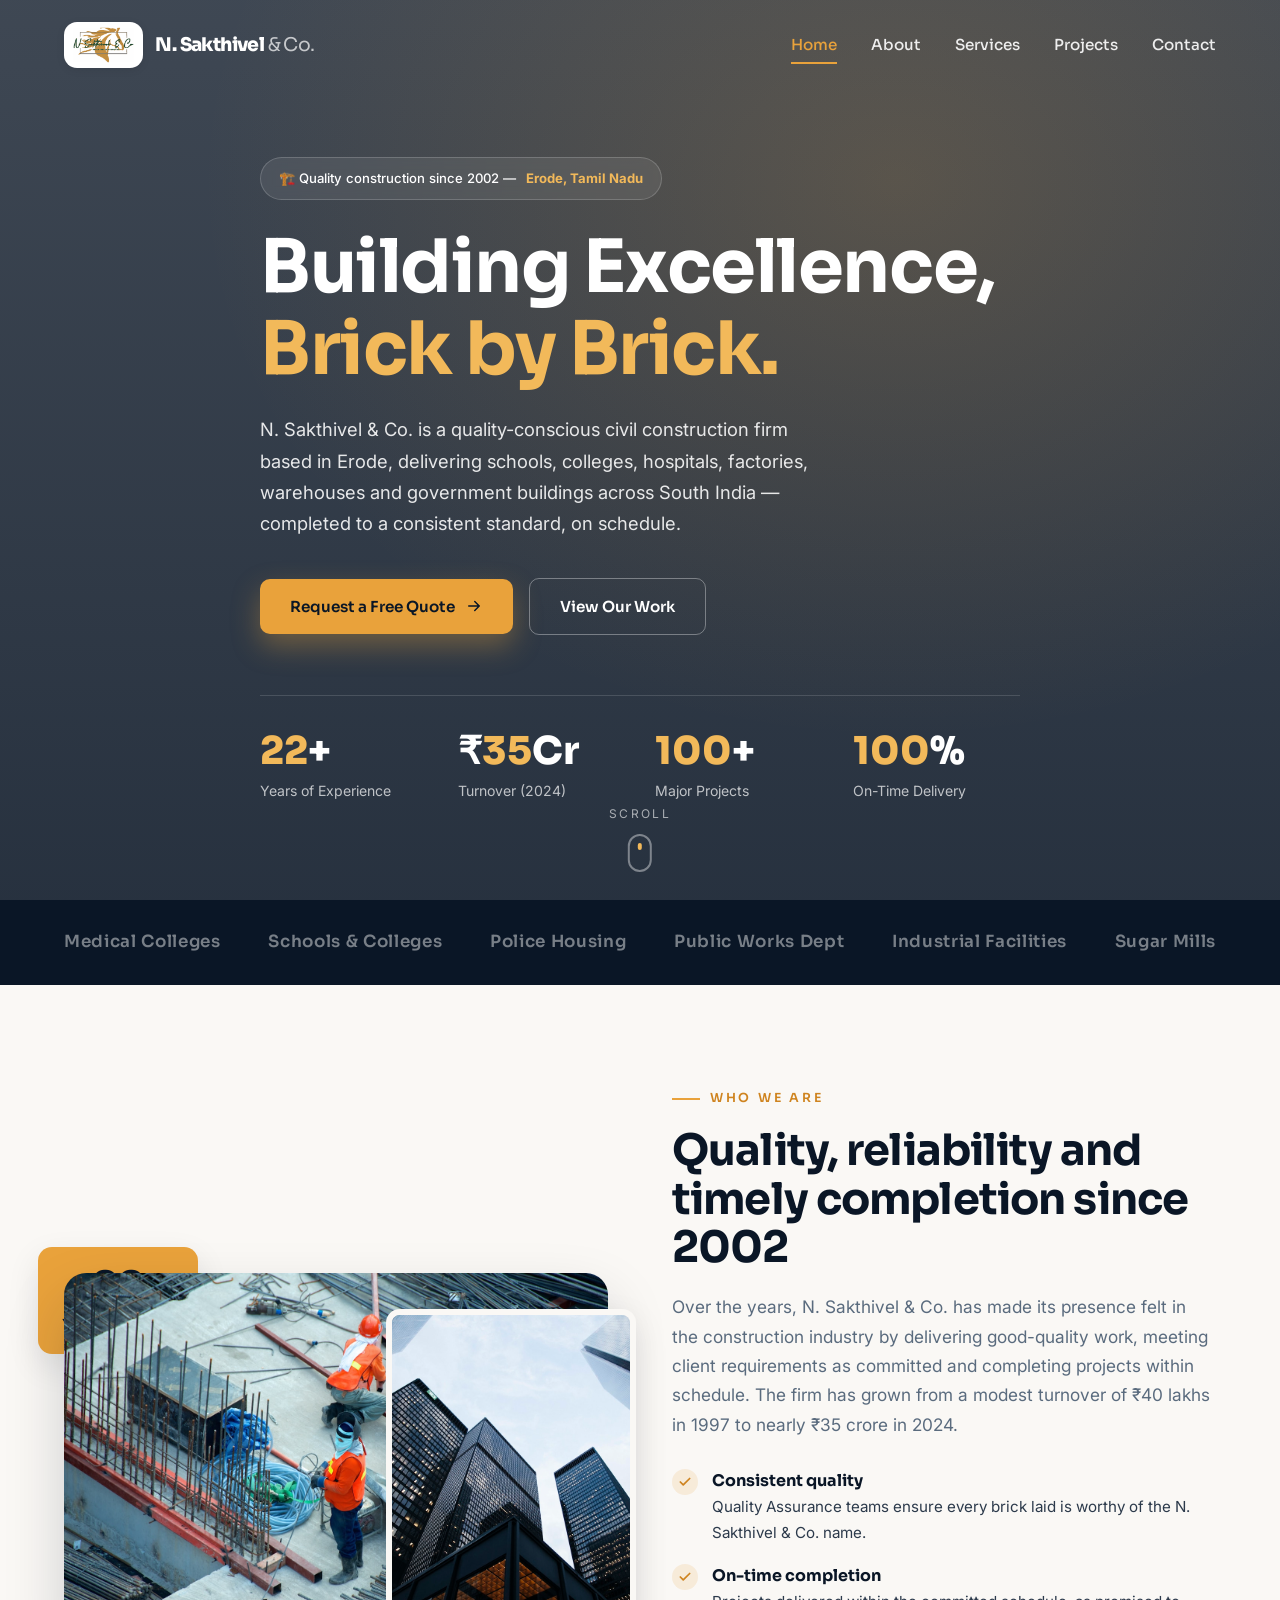
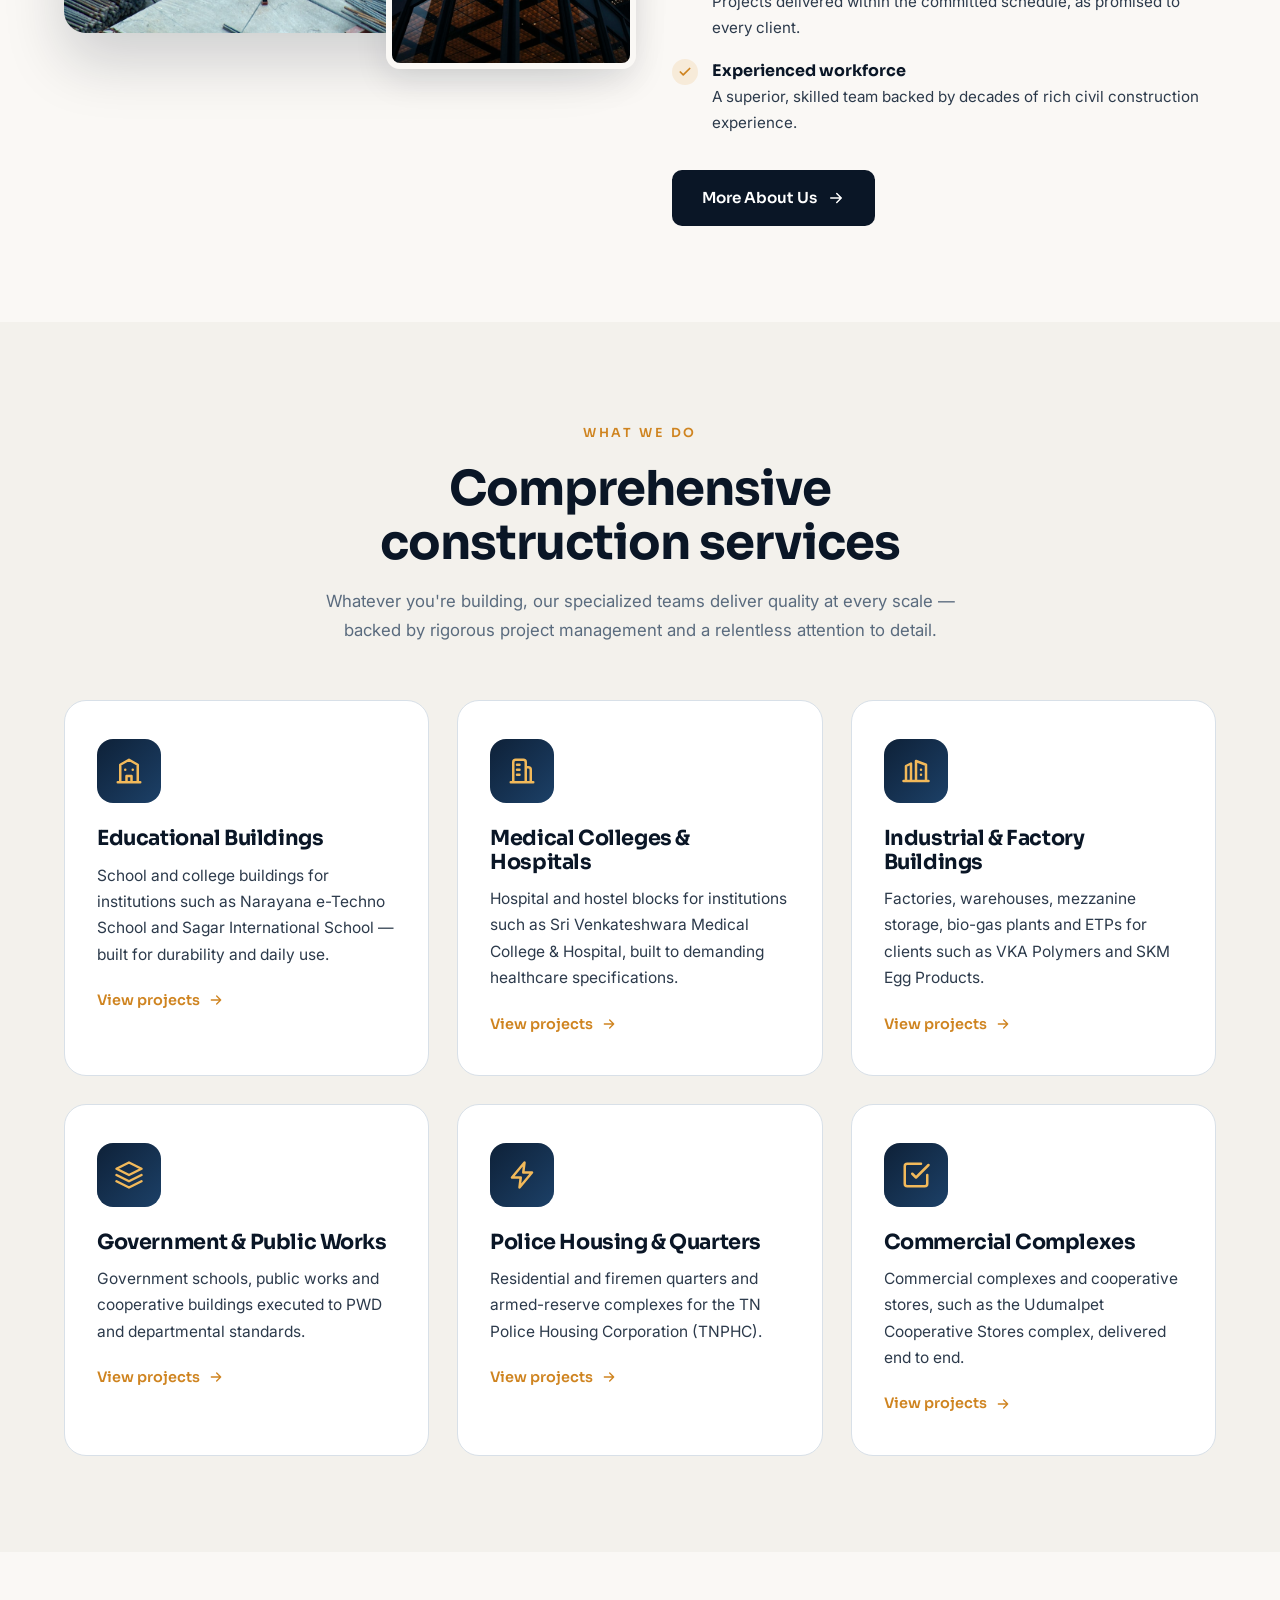
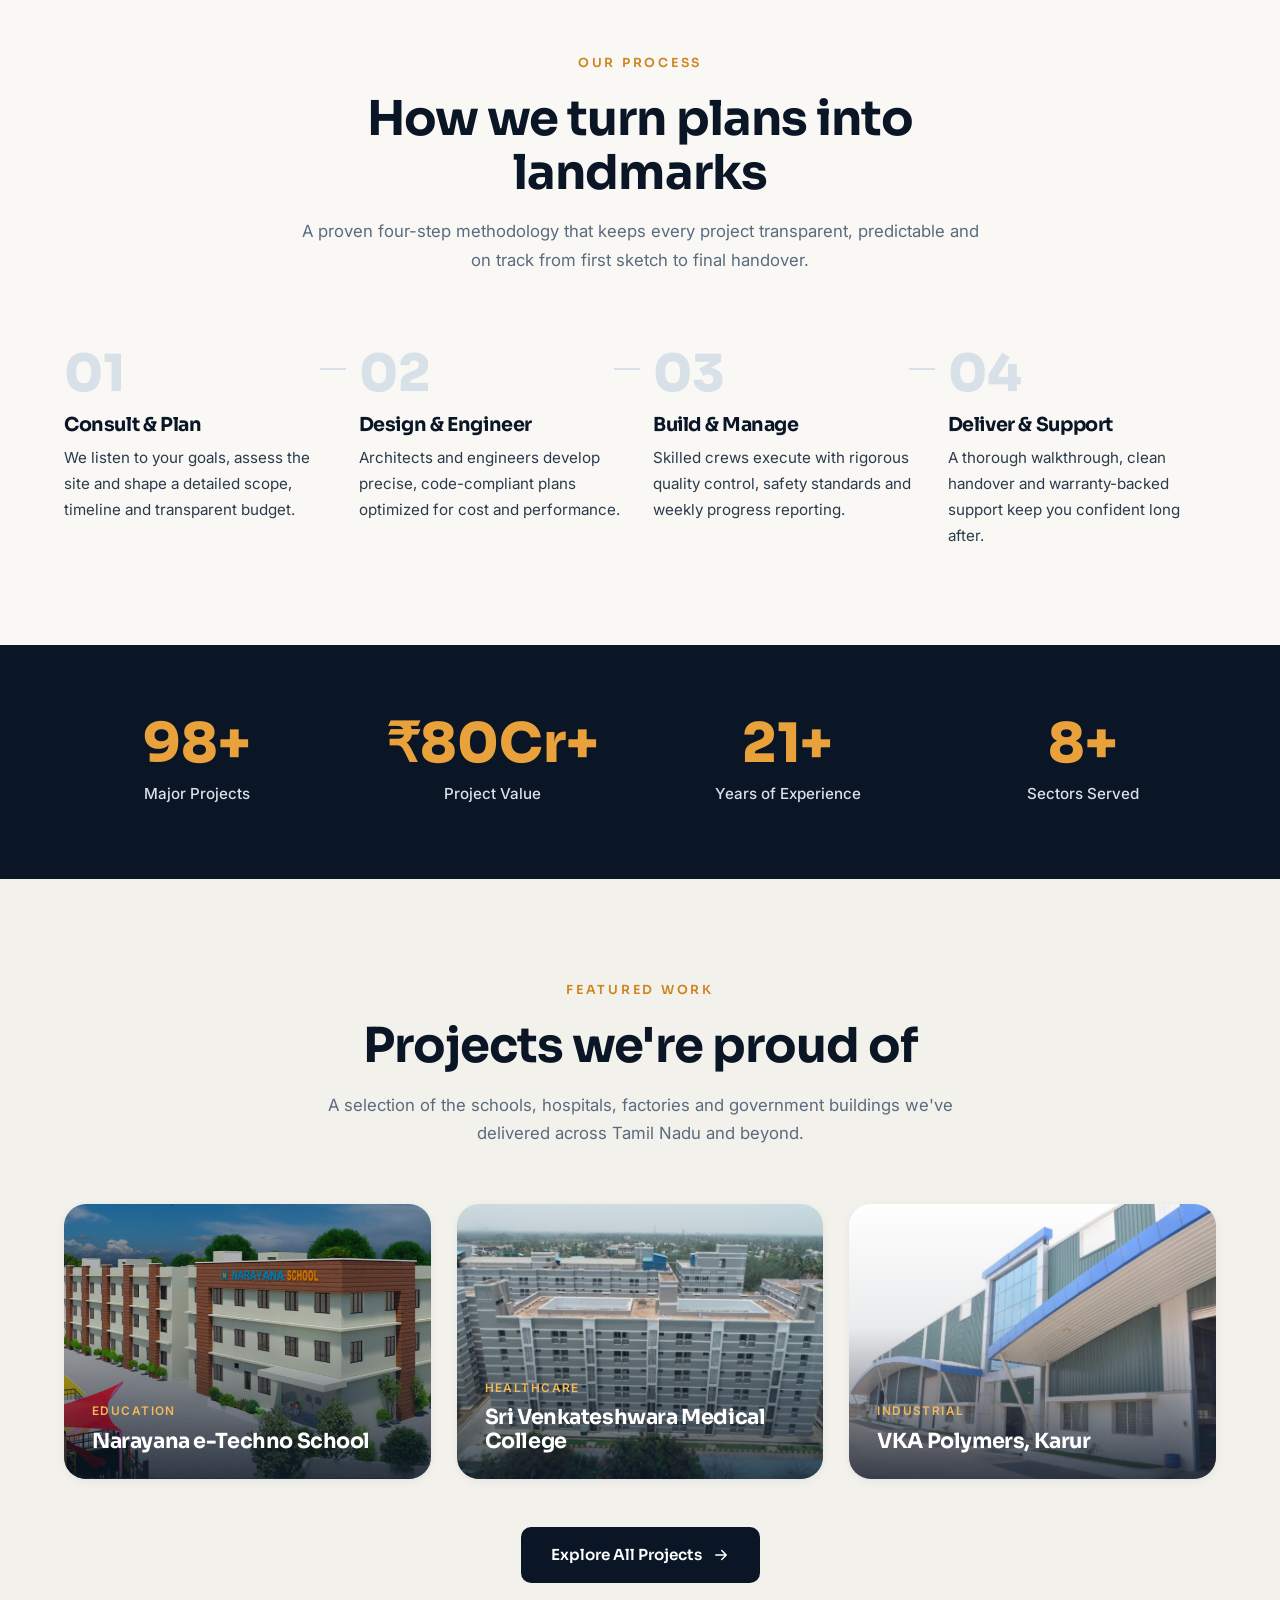
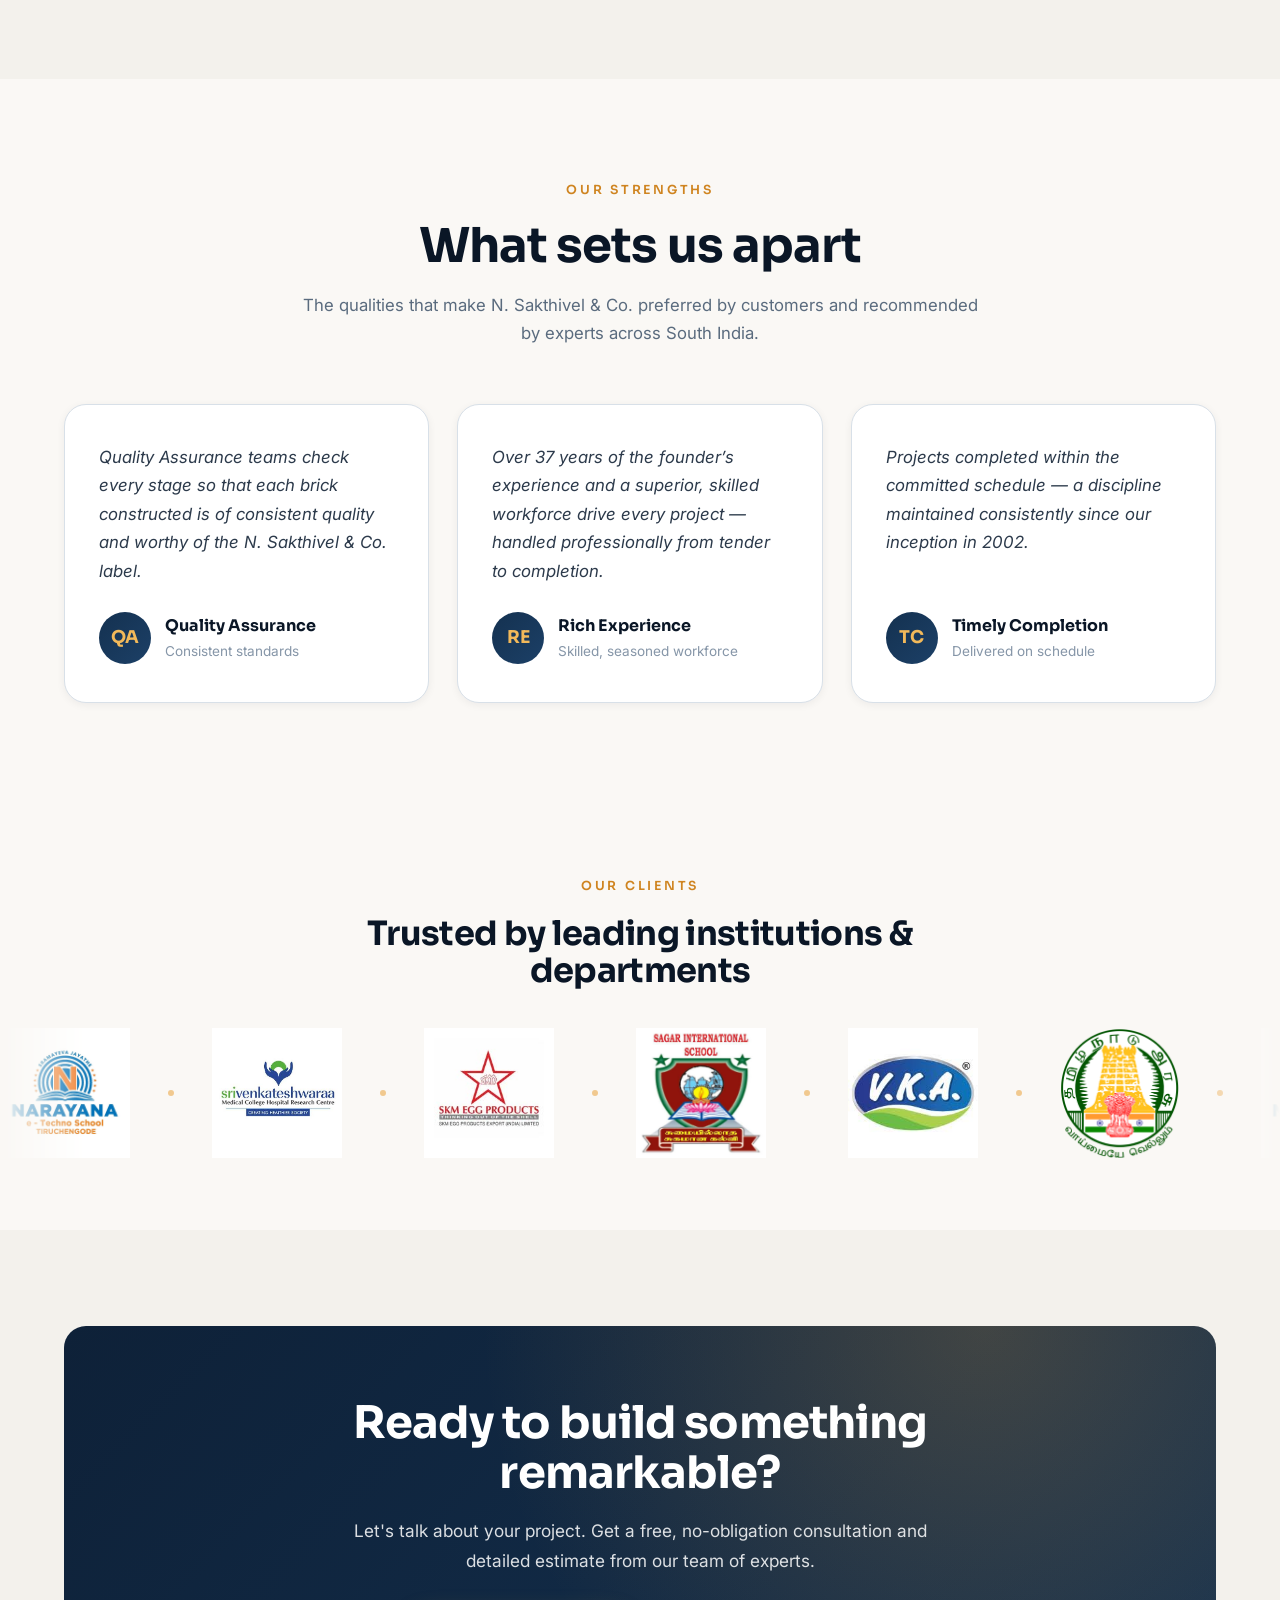
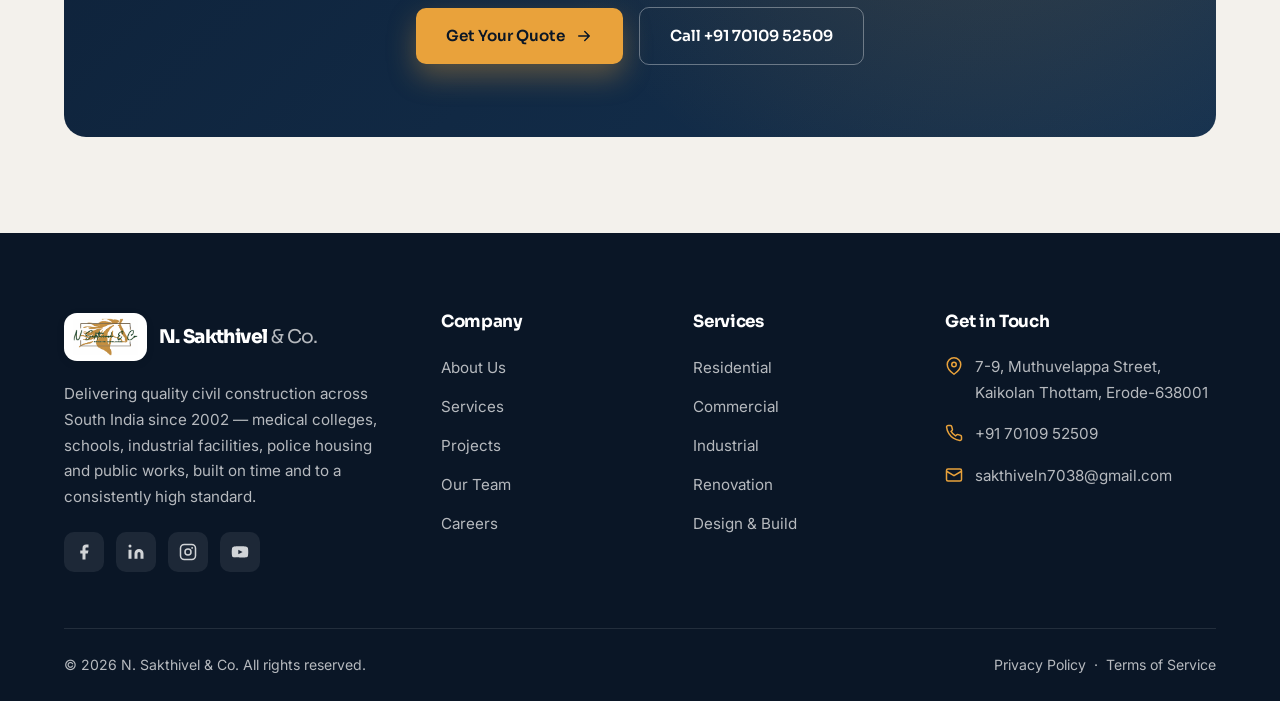
==== index.html @ d34180ec "Refine About images, logo chip, and client marquee - Swap About section to real construction/archite" ====
<!doctype html>
<html lang="en">

<head>
  <meta charset="UTF-8" />
  <meta name="viewport" content="width=device-width, initial-scale=1.0" />
  <title>N. Sakthivel &amp; Co. — Quality Civil Construction Since 2002</title>
  <meta name="description"
    content="N. Sakthivel & Co. is a quality-conscious civil construction firm in Erode, Tamil Nadu, delivering schools, colleges, hospitals, industrial and government projects across South India since 2002." />
  <link rel="preconnect" href="https://fonts.googleapis.com" />
  <link rel="preconnect" href="https://fonts.gstatic.com" crossorigin />
  <link
    href="https://fonts.googleapis.com/css2?family=Sora:wght@400;500;600;700;800&family=Inter:wght@400;500;600&display=swap"
    rel="stylesheet" />
  <link rel="stylesheet" href="css/style.css?v=12" />
  <link rel="icon" type="image/png" href="images/favicon.png" />
  <link rel="canonical" href="https://www.your-domain.com/" />
  <meta property="og:type" content="website" />
  <meta property="og:site_name" content="N. Sakthivel &amp; Co." />
  <meta property="og:title" content="N. Sakthivel &amp; Co. — Quality Civil Construction Since 2002" />
  <meta property="og:description"
    content="N. Sakthivel & Co. is a quality-conscious civil construction firm in Erode, Tamil Nadu, delivering schools, colleges, hospitals, industrial and government projects across South India since 2002." />
  <meta property="og:url" content="https://www.your-domain.com/" />
  <meta property="og:image" content="https://www.your-domain.com/images/logo.png" />
  <meta name="twitter:card" content="summary" />
  <meta name="twitter:title" content="N. Sakthivel &amp; Co. — Quality Civil Construction Since 2002" />
  <meta name="twitter:description"
    content="N. Sakthivel & Co. is a quality-conscious civil construction firm in Erode, Tamil Nadu, delivering schools, colleges, hospitals, industrial and government projects across South India since 2002." />
  <meta name="twitter:image" content="https://www.your-domain.com/images/logo.png" />
  <meta name="theme-color" content="#0a1626" />
  <script type="application/ld+json">
      {
        "@context": "https://schema.org",
        "@type": "GeneralContractor",
        "name": "N. Sakthivel & Co.",
        "alternateName": ["N Sakthivel and Co", "N. Sakthivel and Company", "N Sakthivel & Co"],
        "description": "Quality-conscious civil construction firm in Erode, Tamil Nadu, delivering schools, colleges, medical colleges, hospitals, industrial, government and commercial buildings across South India since 2002.",
        "url": "https://www.your-domain.com/",
        "logo": "https://www.your-domain.com/images/logo.png",
        "image": "https://www.your-domain.com/images/logo.png",
        "telephone": "+91-70109-52509",
        "email": "sakthiveln7038@gmail.com",
        "foundingDate": "2002",
        "priceRange": "₹₹",
        "address": {
          "@type": "PostalAddress",
          "streetAddress": "7-9, Muthuvelappa Street, Kaikolan Thottam",
          "addressLocality": "Erode",
          "addressRegion": "Tamil Nadu",
          "postalCode": "638001",
          "addressCountry": "IN"
        },
        "geo": {
          "@type": "GeoCoordinates",
          "latitude": 11.341,
          "longitude": 77.717
        },
        "areaServed": {
          "@type": "State",
          "name": "Tamil Nadu"
        },
        "contactPoint": [
          {
            "@type": "ContactPoint",
            "telephone": "+91-70109-52509",
            "contactType": "sales",
            "areaServed": "IN"
          },
          {
            "@type": "ContactPoint",
            "telephone": "+91-99655-27112",
            "contactType": "customer service",
            "areaServed": "IN"
          }
        ]
      }
    </script>
</head>

<body>
  <!-- ============ HEADER ============ -->
  <header class="header">
    <div class="container nav">
      <a href="index.html" class="brand">
        <img src="images/logo.png?v=3" class="brand__logo" alt="N. Sakthivel &amp; Co. — Building Contractor" />
        <span class="brand__name">N. Sakthivel <span>&amp; Co.</span></span>
      </a>
      <nav class="nav__links">
        <a href="index.html" class="active">Home</a>
        <a href="about.html">About</a>
        <a href="services.html">Services</a>
        <a href="projects.html">Projects</a>
        <a href="contact.html">Contact</a>
      </nav>

    </div>
  </header>

  <!-- ============ HERO ============ -->
  <section class="hero">
    <div class="container hero__inner">
      <span class="hero__badge">🏗️ Quality construction since 2002 — <b>Erode, Tamil Nadu</b></span>
      <h1>Building Excellence,<br /><span class="accent">Brick by Brick.</span></h1>
      <p>
        N. Sakthivel & Co. is a quality-conscious civil construction firm based in Erode, delivering schools, colleges,
        hospitals, factories, warehouses and government buildings across South India — completed to a
        consistent standard, on schedule.
      </p>
      <div class="hero__actions">
        <a href="contact.html" class="btn btn--primary">Request a Free Quote
          <svg viewBox="0 0 24 24" fill="none">
            <path d="M5 12h14M13 6l6 6-6 6" stroke="currentColor" stroke-width="2" stroke-linecap="round"
              stroke-linejoin="round" />
          </svg>
        </a>
        <a href="projects.html" class="btn btn--ghost">View Our Work</a>
      </div>
      <div class="hero__stats">
        <div class="hero__stat">
          <div class="num"><span data-count="22" data-suffix="">22</span>+</div>
          <div class="label">Years of Experience</div>
        </div>
        <div class="hero__stat">
          <div class="num">₹<span data-count="35" data-suffix="">35</span>Cr</div>
          <div class="label">Turnover (2024)</div>
        </div>
        <div class="hero__stat">
          <div class="num"><span data-count="100" data-suffix="">100</span>+</div>
          <div class="label">Major Projects</div>
        </div>
        <div class="hero__stat">
          <div class="num"><span data-count="100" data-suffix="">100</span>%</div>
          <div class="label">On-Time Delivery</div>
        </div>
      </div>
    </div>
    <div class="scroll-hint"><span>Scroll</span><span class="mouse"></span></div>
  </section>

  <!-- ============ TRUST BAR ============ -->
  <div class="trustbar">
    <div class="container trustbar__inner">
      <span>Medical Colleges</span>
      <span>Schools &amp; Colleges</span>
      <span>Police Housing</span>
      <span>Public Works Dept</span>
      <span>Industrial Facilities</span>
      <span>Sugar Mills</span>
    </div>
  </div>

  <!-- ============ ABOUT ============ -->
  <section class="section bg-paper">
    <div class="container split">
      <div class="split__media reveal">
        <div class="experience-badge">
          <div class="y">22</div>
          <div class="t">Years Strong</div>
        </div>
        <div class="split__frame">
          <img src="images/about-construction.jpg"
            alt="Construction site work in progress" />
        </div>
        <img class="accent-img"
          src="images/about-architecture.jpg"
          alt="Modern high-rise architecture" />
      </div>
      <div class="reveal" data-delay="1">
        <span class="eyebrow">Who We Are</span>
        <h2>Quality, reliability and timely completion since 2002</h2>
        <p class="lead">
          Over the years, N. Sakthivel & Co. has made its presence felt in the construction industry by delivering
          good-quality work, meeting client requirements as committed and completing projects within schedule.
          The firm has grown from a modest turnover of ₹40 lakhs in 1997 to nearly ₹35 crore in 2024.
        </p>
        <ul class="check-list">
          <li>
            <span class="ic"><svg viewBox="0 0 24 24" fill="none">
                <path d="M20 6 9 17l-5-5" stroke="currentColor" stroke-width="3" stroke-linecap="round"
                  stroke-linejoin="round" />
              </svg></span>
            <div>
              <b>Consistent quality</b>
              <p>Quality Assurance teams ensure every brick laid is worthy of the N. Sakthivel &amp; Co. name.</p>
            </div>
          </li>
          <li>
            <span class="ic"><svg viewBox="0 0 24 24" fill="none">
                <path d="M20 6 9 17l-5-5" stroke="currentColor" stroke-width="3" stroke-linecap="round"
                  stroke-linejoin="round" />
              </svg></span>
            <div>
              <b>On-time completion</b>
              <p>Projects delivered within the committed schedule, as promised to every client.</p>
            </div>
          </li>
          <li>
            <span class="ic"><svg viewBox="0 0 24 24" fill="none">
                <path d="M20 6 9 17l-5-5" stroke="currentColor" stroke-width="3" stroke-linecap="round"
                  stroke-linejoin="round" />
              </svg></span>
            <div>
              <b>Experienced workforce</b>
              <p>A superior, skilled team backed by decades of rich civil construction experience.</p>
            </div>
          </li>
        </ul>
        <a href="about.html" class="btn btn--dark">More About Us
          <svg viewBox="0 0 24 24" fill="none">
            <path d="M5 12h14M13 6l6 6-6 6" stroke="currentColor" stroke-width="2" stroke-linecap="round"
              stroke-linejoin="round" />
          </svg>
        </a>
      </div>
    </div>
  </section>

  <!-- ============ SERVICES ============ -->
  <section class="section bg-cloud">
    <div class="container">
      <div class="section-head center reveal">
        <span class="eyebrow">What We Do</span>
        <h2>Comprehensive construction services</h2>
        <p>Whatever you're building, our specialized teams deliver quality at every scale — backed by rigorous project
          management and a relentless attention to detail.</p>
      </div>
      <div class="grid-3">
        <article class="service-card reveal" data-href="projects.html?cat=education">
          <div class="service-card__icon">
            <svg viewBox="0 0 24 24" fill="none">
              <path d="M3 21h18M5 21V7l7-4 7 4v14M10 21v-5h4v5M9 11h.01M15 11h.01" stroke="currentColor"
                stroke-width="2" stroke-linecap="round" stroke-linejoin="round" />
            </svg>
          </div>
          <h3>Educational Buildings</h3>
          <p>School and college buildings for institutions such as Narayana e-Techno School and Sagar International
            School — built for durability and daily use.</p>
          <a href="projects.html?cat=education" class="more">View projects
            <svg viewBox="0 0 24 24" fill="none">
              <path d="M5 12h14M13 6l6 6-6 6" stroke="currentColor" stroke-width="2" stroke-linecap="round"
                stroke-linejoin="round" />
            </svg></a>
        </article>
        <article class="service-card reveal" data-delay="1" data-href="projects.html?cat=medical">
          <div class="service-card__icon">
            <svg viewBox="0 0 24 24" fill="none">
              <path d="M3 21h18M5 21V5a2 2 0 0 1 2-2h6a2 2 0 0 1 2 2v16M15 21V9h2a2 2 0 0 1 2 2v10M8 7h2M8 11h2M8 15h2"
                stroke="currentColor" stroke-width="2" stroke-linecap="round" stroke-linejoin="round" />
            </svg>
          </div>
          <h3>Medical Colleges &amp; Hospitals</h3>
          <p>Hospital and hostel blocks for institutions such as Sri Venkateshwara Medical College &amp; Hospital, built
            to demanding healthcare specifications.</p>
          <a href="projects.html?cat=medical" class="more">View projects
            <svg viewBox="0 0 24 24" fill="none">
              <path d="M5 12h14M13 6l6 6-6 6" stroke="currentColor" stroke-width="2" stroke-linecap="round"
                stroke-linejoin="round" />
            </svg></a>
        </article>
        <article class="service-card reveal" data-delay="2" data-href="projects.html?cat=industrial">
          <div class="service-card__icon">
            <svg viewBox="0 0 24 24" fill="none">
              <path d="M2 20h20M4 20V8l4-2v14M12 20V4l8 3v13M8 11h.01M8 15h.01M16 11h.01M16 15h.01"
                stroke="currentColor" stroke-width="2" stroke-linecap="round" stroke-linejoin="round" />
            </svg>
          </div>
          <h3>Industrial &amp; Factory Buildings</h3>
          <p>Factories, warehouses, mezzanine storage, bio-gas plants and ETPs for clients such as VKA Polymers and SKM
            Egg Products.</p>
          <a href="projects.html?cat=industrial" class="more">View projects
            <svg viewBox="0 0 24 24" fill="none">
              <path d="M5 12h14M13 6l6 6-6 6" stroke="currentColor" stroke-width="2" stroke-linecap="round"
                stroke-linejoin="round" />
            </svg></a>
        </article>
        <article class="service-card reveal" data-href="projects.html?cat=government">
          <div class="service-card__icon">
            <svg viewBox="0 0 24 24" fill="none">
              <path d="M12 2 2 7l10 5 10-5-10-5ZM2 17l10 5 10-5M2 12l10 5 10-5" stroke="currentColor" stroke-width="2"
                stroke-linecap="round" stroke-linejoin="round" />
            </svg>
          </div>
          <h3>Government &amp; Public Works</h3>
          <p>Government schools, public works and cooperative buildings executed to PWD and departmental standards.</p>
          <a href="projects.html?cat=government" class="more">View projects
            <svg viewBox="0 0 24 24" fill="none">
              <path d="M5 12h14M13 6l6 6-6 6" stroke="currentColor" stroke-width="2" stroke-linecap="round"
                stroke-linejoin="round" />
            </svg></a>
        </article>
        <article class="service-card reveal" data-delay="1" data-href="projects.html?cat=police">
          <div class="service-card__icon">
            <svg viewBox="0 0 24 24" fill="none">
              <path d="M14 2 4 14h7l-1 8 10-12h-7l1-8Z" stroke="currentColor" stroke-width="2" stroke-linecap="round"
                stroke-linejoin="round" />
            </svg>
          </div>
          <h3>Police Housing &amp; Quarters</h3>
          <p>Residential and firemen quarters and armed-reserve complexes for the TN Police Housing Corporation (TNPHC).
          </p>
          <a href="projects.html?cat=police" class="more">View projects
            <svg viewBox="0 0 24 24" fill="none">
              <path d="M5 12h14M13 6l6 6-6 6" stroke="currentColor" stroke-width="2" stroke-linecap="round"
                stroke-linejoin="round" />
            </svg></a>
        </article>
        <article class="service-card reveal" data-delay="2" data-href="projects.html?cat=commercial">
          <div class="service-card__icon">
            <svg viewBox="0 0 24 24" fill="none">
              <path d="M9 11l3 3L22 4M21 12v7a2 2 0 0 1-2 2H5a2 2 0 0 1-2-2V5a2 2 0 0 1 2-2h11" stroke="currentColor"
                stroke-width="2" stroke-linecap="round" stroke-linejoin="round" />
            </svg>
          </div>
          <h3>Commercial Complexes</h3>
          <p>Commercial complexes and cooperative stores, such as the Udumalpet Cooperative Stores complex, delivered
            end to end.</p>
          <a href="projects.html?cat=commercial" class="more">View projects
            <svg viewBox="0 0 24 24" fill="none">
              <path d="M5 12h14M13 6l6 6-6 6" stroke="currentColor" stroke-width="2" stroke-linecap="round"
                stroke-linejoin="round" />
            </svg></a>
        </article>
      </div>
    </div>
  </section>

  <!-- ============ WHY US / PROCESS ============ -->
  <section class="section bg-paper">
    <div class="container">
      <div class="section-head center reveal">
        <span class="eyebrow">Our Process</span>
        <h2>How we turn plans into landmarks</h2>
        <p>A proven four-step methodology that keeps every project transparent, predictable and on track from first
          sketch to final handover.</p>
      </div>
      <div class="process">
        <div class="process-step reveal">
          <div class="process-step__num">01</div>
          <h3>Consult &amp; Plan</h3>
          <p>We listen to your goals, assess the site and shape a detailed scope, timeline and transparent budget.</p>
        </div>
        <div class="process-step reveal" data-delay="1">
          <div class="process-step__num">02</div>
          <h3>Design &amp; Engineer</h3>
          <p>Architects and engineers develop precise, code-compliant plans optimized for cost and performance.</p>
        </div>
        <div class="process-step reveal" data-delay="2">
          <div class="process-step__num">03</div>
          <h3>Build &amp; Manage</h3>
          <p>Skilled crews execute with rigorous quality control, safety standards and weekly progress reporting.</p>
        </div>
        <div class="process-step reveal" data-delay="3">
          <div class="process-step__num">04</div>
          <h3>Deliver &amp; Support</h3>
          <p>A thorough walkthrough, clean handover and warranty-backed support keep you confident long after.</p>
        </div>
      </div>
    </div>
  </section>

  <!-- ============ STATS STRIP ============ -->
  <section class="section--tight bg-navy">
    <div class="container">
      <div class="stats-strip">
        <div class="stat-block reveal">
          <div class="num"><span data-count="100">100</span>+</div>
          <div class="label">Major Projects</div>
        </div>
        <div class="stat-block reveal" data-delay="1">
          <div class="num">₹<span data-count="82">82</span>Cr+</div>
          <div class="label">Project Value</div>
        </div>
        <div class="stat-block reveal" data-delay="2">
          <div class="num"><span data-count="22">22</span>+</div>
          <div class="label">Years of Experience</div>
        </div>
        <div class="stat-block reveal" data-delay="3">
          <div class="num"><span data-count="8">8</span>+</div>
          <div class="label">Sectors Served</div>
        </div>
      </div>
    </div>
  </section>

  <!-- ============ FEATURED PROJECTS ============ -->
  <section class="section bg-cloud">
    <div class="container">
      <div class="section-head center reveal">
        <span class="eyebrow">Featured Work</span>
        <h2>Projects we're proud of</h2>
        <p>A selection of the schools, hospitals, factories and government buildings we've delivered across Tamil Nadu
          and beyond.</p>
      </div>
      <div class="project-grid">
        <article class="project-card reveal">
          <img src="images/narayana-school.jpeg" alt="Narayana e-Techno School building" />
          <div class="project-card__body">
            <span class="project-card__tag">Education</span>
            <h3>Narayana e-Techno School</h3>
            <p>School building at Tiruchengode — 60,000 sq.ft.</p>
          </div>
        </article>
        <article class="project-card reveal" data-delay="1">
          <img src="images/venkateshwara-medical.jpeg" alt="Sri Venkateshwara Medical College hostel block" />
          <div class="project-card__body">
            <span class="project-card__tag">Healthcare</span>
            <h3>Sri Venkateshwara Medical College</h3>
            <p>Gents hostel block, Puducherry — 70,000 sq.ft.</p>
          </div>
        </article>
        <article class="project-card reveal" data-delay="2">
          <img src="images/vka-factory.jpeg" alt="VKA Polymers factory and warehouse" />
          <div class="project-card__body">
            <span class="project-card__tag">Industrial</span>
            <h3>VKA Polymers, Karur</h3>
            <p>Factory building &amp; warehouse, Karur.</p>
          </div>
        </article>
      </div>
      <div style="text-align: center; margin-top: 48px" class="reveal">
        <a href="projects.html" class="btn btn--dark">Explore All Projects
          <svg viewBox="0 0 24 24" fill="none">
            <path d="M5 12h14M13 6l6 6-6 6" stroke="currentColor" stroke-width="2" stroke-linecap="round"
              stroke-linejoin="round" />
          </svg>
        </a>
      </div>
    </div>
  </section>

  <!-- ============ TESTIMONIALS ============ -->
  <section class="section bg-paper">
    <div class="container">
      <div class="section-head center reveal">
        <span class="eyebrow">Our Strengths</span>
        <h2>What sets us apart</h2>
        <p>The qualities that make N. Sakthivel & Co. preferred by customers and recommended by experts across South
          India.</p>
      </div>
      <div class="grid-3">
        <div class="testimonial-card reveal">
          <p class="quote">Quality Assurance teams check every stage so that each brick constructed is of consistent
            quality and worthy of the N. Sakthivel &amp; Co. label.</p>
          <div class="who">
            <div class="avatar">QA</div>
            <div>
              <div class="name">Quality Assurance</div>
              <div class="role">Consistent standards</div>
            </div>
          </div>
        </div>
        <div class="testimonial-card reveal" data-delay="1">
          <p class="quote">Over 37 years of the founder’s experience and a superior, skilled workforce drive every
            project — handled professionally from tender to completion.</p>
          <div class="who">
            <div class="avatar">RE</div>
            <div>
              <div class="name">Rich Experience</div>
              <div class="role">Skilled, seasoned workforce</div>
            </div>
          </div>
        </div>
        <div class="testimonial-card reveal" data-delay="2">
          <p class="quote">Projects completed within the committed schedule — a discipline maintained consistently since
            our inception in 2002.</p>
          <div class="who">
            <div class="avatar">TC</div>
            <div>
              <div class="name">Timely Completion</div>
              <div class="role">Delivered on schedule</div>
            </div>
          </div>
        </div>
      </div>
    </div>
  </section>

  <!-- ============ CLIENTS MARQUEE ============ -->
  <section class="section--tight bg-paper clients">
    <div class="container">
      <div class="section-head center reveal" style="margin-bottom: 38px">
        <span class="eyebrow">Our Clients</span>
        <h2 style="font-size: clamp(1.5rem, 3vw, 2.1rem)">Trusted by leading institutions &amp; departments</h2>
      </div>
    </div>
    <div class="marquee reveal" aria-label="Clients and partners">
      <div class="marquee__track">
        <span class="marquee__item">
          <img class="marquee__logo" src="images/clients/narayana.jpg" alt="Narayana e-Techno School" onerror="this.remove()" />
          <span class="marquee__label">Narayana e-Techno School</span>
        </span>
        
        <span class="marquee__item">
          <img class="marquee__logo" src="images/clients/sri-venkateshwara.jpeg" alt="Sri Venkateshwara Medical College" onerror="this.remove()" />
          <span class="marquee__label">Sri Venkateshwara Medical College</span>
        </span>

        <span class="marquee__item">
          <img class="marquee__logo" src="images/clients/skm.jpg" alt="SKM Egg Products" onerror="this.remove()" />
          <span class="marquee__label">SKM Egg Products</span>
        </span>

        <span class="marquee__item">
          <img class="marquee__logo" src="images/clients/sagar.jpeg" alt="Sagar International School" onerror="this.remove()" />
          <span class="marquee__label">Sagar International School</span>
        </span>

        <span class="marquee__item">
          <img class="marquee__logo" src="images/clients/vka.jpeg" alt="VKA Polymers" onerror="this.remove()" />
          <span class="marquee__label">VKA Polymers</span>
        </span>

        <span class="marquee__item">
          <img class="marquee__logo" src="images/clients/pwd.png" alt="TN Police Housing Corporation" onerror="this.remove()" />
          <span class="marquee__label">TN Police Housing Corporation</span>
        </span>

      </div>
    </div>
  </section>

  <!-- ============ CTA ============ -->
  <section class="section bg-cloud">
    <div class="container">
      <div class="cta-band reveal">
        <div class="cta-band__inner">
          <h2>Ready to build something remarkable?</h2>
          <p>Let's talk about your project. Get a free, no-obligation consultation and detailed estimate from our team
            of experts.</p>
          <div class="hero__actions">
            <a href="contact.html" class="btn btn--primary">Get Your Quote
              <svg viewBox="0 0 24 24" fill="none">
                <path d="M5 12h14M13 6l6 6-6 6" stroke="currentColor" stroke-width="2" stroke-linecap="round"
                  stroke-linejoin="round" />
              </svg>
            </a>
            <a href="tel:+917010952509" class="btn btn--ghost">Call +91 70109 52509</a>
          </div>
        </div>
      </div>
    </div>
  </section>

  <!-- ============ FOOTER ============ -->
  <footer class="footer">
    <div class="container">
      <div class="footer__grid">
        <div class="footer__about">
          <a href="index.html" class="brand">
            <img src="images/logo.png?v=3" class="brand__logo" alt="N. Sakthivel &amp; Co. — Building Contractor" />
            <span class="brand__name">N. Sakthivel <span>&amp; Co.</span></span>
          </a>
          <p>
            Delivering quality civil construction across South India since 2002 — medical colleges, schools, industrial
            facilities, police housing and public works, built on time and to a consistently high standard.
          </p>
          <div class="footer__social">
            <a href="#" aria-label="Facebook"><svg viewBox="0 0 24 24" fill="currentColor">
                <path d="M18 2h-3a5 5 0 0 0-5 5v3H7v4h3v8h4v-8h3l1-4h-4V7a1 1 0 0 1 1-1h3z" />
              </svg></a>
            <a href="#" aria-label="LinkedIn"><svg viewBox="0 0 24 24" fill="currentColor">
                <path
                  d="M16 8a6 6 0 0 1 6 6v7h-4v-7a2 2 0 0 0-4 0v7h-4v-7a6 6 0 0 1 6-6zM6 9H2v12h4zM4 6a2 2 0 1 0 0-4 2 2 0 0 0 0 4z" />
              </svg></a>
            <a href="#" aria-label="Instagram"><svg viewBox="0 0 24 24" fill="none">
                <rect x="2" y="2" width="20" height="20" rx="5" stroke="currentColor" stroke-width="2" />
                <circle cx="12" cy="12" r="4" stroke="currentColor" stroke-width="2" />
                <circle cx="17.5" cy="6.5" r="1.2" fill="currentColor" />
              </svg></a>
            <a href="#" aria-label="YouTube"><svg viewBox="0 0 24 24" fill="currentColor">
                <path
                  d="M23 12s0-3.5-.45-5.18a2.78 2.78 0 0 0-1.96-1.96C18.88 4.4 12 4.4 12 4.4s-6.88 0-8.59.46A2.78 2.78 0 0 0 1.45 6.82C1 8.5 1 12 1 12s0 3.5.45 5.18a2.78 2.78 0 0 0 1.96 1.96C5.12 19.6 12 19.6 12 19.6s6.88 0 8.59-.46a2.78 2.78 0 0 0 1.96-1.96C23 15.5 23 12 23 12zM9.75 15.02V8.98L15.5 12z" />
              </svg></a>
          </div>
        </div>
        <div>
          <h4>Company</h4>
          <ul class="footer__links">
            <li><a href="about.html">About Us</a></li>
            <li><a href="services.html">Services</a></li>
            <li><a href="projects.html">Projects</a></li>
            <li><a href="about.html#team">Our Team</a></li>
            <li><a href="contact.html">Careers</a></li>
          </ul>
        </div>
        <div>
          <h4>Services</h4>
          <ul class="footer__links">
            <li><a href="services.html">Residential</a></li>
            <li><a href="services.html">Commercial</a></li>
            <li><a href="services.html">Industrial</a></li>
            <li><a href="services.html">Renovation</a></li>
            <li><a href="services.html">Design &amp; Build</a></li>
          </ul>
        </div>
        <div>
          <h4>Get in Touch</h4>
          <ul class="footer__contact">
            <li>
              <svg viewBox="0 0 24 24" fill="none">
                <path d="M21 10c0 7-9 13-9 13s-9-6-9-13a9 9 0 0 1 18 0Z" stroke="currentColor" stroke-width="2" />
                <circle cx="12" cy="10" r="3" stroke="currentColor" stroke-width="2" />
              </svg>
              7-9, Muthuvelappa Street, Kaikolan Thottam, Erode-638001
            </li>
            <li>
              <svg viewBox="0 0 24 24" fill="none">
                <path
                  d="M22 16.92v3a2 2 0 0 1-2.18 2 19.79 19.79 0 0 1-8.63-3.07 19.5 19.5 0 0 1-6-6 19.79 19.79 0 0 1-3.07-8.67A2 2 0 0 1 4.11 2h3a2 2 0 0 1 2 1.72c.13.96.36 1.9.7 2.81a2 2 0 0 1-.45 2.11L8.09 9.91a16 16 0 0 0 6 6l1.27-1.27a2 2 0 0 1 2.11-.45c.91.34 1.85.57 2.81.7A2 2 0 0 1 22 16.92Z"
                  stroke="currentColor" stroke-width="2" />
              </svg>
              +91 70109 52509
            </li>
            <li>
              <svg viewBox="0 0 24 24" fill="none">
                <rect x="2" y="4" width="20" height="16" rx="2" stroke="currentColor" stroke-width="2" />
                <path d="m22 7-10 6L2 7" stroke="currentColor" stroke-width="2" />
              </svg>
              sakthiveln7038@gmail.com
            </li>
          </ul>
        </div>
      </div>
      <div class="footer__bottom">
        <span>© <span id="year">2026</span> N. Sakthivel &amp; Co. All rights reserved.</span>
        <span><a href="#">Privacy Policy</a> &nbsp;·&nbsp; <a href="#">Terms of Service</a></span>
      </div>
    </div>
  </footer>

  <a href="#" class="to-top" aria-label="Back to top"><svg viewBox="0 0 24 24" fill="none">
      <path d="M12 19V5M5 12l7-7 7 7" stroke="currentColor" stroke-width="2" stroke-linecap="round"
        stroke-linejoin="round" />
    </svg></a>

  <script src="js/main.js?v=8"></script>
</body>

</html>
---- css/style.css ----
/* =================================================================
   CORNERSTONE CONSTRUCTIONS — Global Stylesheet
   Palette: Deep Navy · Warm Amber-Gold · Clean Off-White · Slate
   ================================================================= */

/* ---------- Design Tokens ---------- */
:root {
  /* Brand */
  --navy-900: #0a1626;
  --navy-800: #0e2138;
  --navy-700: #143150;
  --navy-600: #1c4067;
  --amber-500: #e9a23b;
  --amber-400: #f2b95a;
  --amber-600: #cf8420;

  /* Neutrals */
  --ink: #0c1420;
  --slate-700: #2c3a4b;
  --slate-500: #5a6b7e;
  --slate-400: #8696a8;
  --slate-200: #d8e0e8;
  --cloud: #f3f1ec;
  --paper: #faf8f5;
  --white: #ffffff;

  /* Functional */
  --bg: var(--paper);
  --text: var(--slate-700);
  --heading: var(--navy-900);

  /* Type */
  --font-display: "Sora", "Segoe UI", sans-serif;
  --font-body: "Inter", "Segoe UI", sans-serif;

  /* Effects */
  --shadow-sm: 0 2px 8px rgba(10, 22, 38, 0.06);
  --shadow-md: 0 12px 32px rgba(10, 22, 38, 0.1);
  --shadow-lg: 0 28px 60px rgba(10, 22, 38, 0.18);
  --radius: 14px;
  --radius-lg: 22px;
  --container: 1200px;
  --ease: cubic-bezier(0.22, 1, 0.36, 1);
}

/* ---------- Reset ---------- */
*,
*::before,
*::after {
  box-sizing: border-box;
  margin: 0;
  padding: 0;
}

html {
  scroll-behavior: smooth;
  -webkit-text-size-adjust: 100%;
}

body {
  font-family: var(--font-body);
  color: var(--text);
  background: var(--bg);
  line-height: 1.7;
  font-size: 16px;
  overflow-x: hidden;
}

img {
  max-width: 100%;
  display: block;
}

a {
  color: inherit;
  text-decoration: none;
}

ul {
  list-style: none;
}

button {
  font-family: inherit;
  cursor: pointer;
  border: none;
  background: none;
}

h1,
h2,
h3,
h4 {
  font-family: var(--font-display);
  color: var(--heading);
  line-height: 1.12;
  font-weight: 700;
  letter-spacing: -0.02em;
}

/* ---------- Layout Helpers ---------- */
.container {
  width: 100%;
  max-width: var(--container);
  margin-inline: auto;
  padding-inline: 24px;
}

.section {
  padding: 96px 0;
}

.section--tight {
  padding: 72px 0;
}

.bg-paper {
  background: var(--paper);
}

.bg-cloud {
  background: var(--cloud);
}

.bg-navy {
  background: var(--navy-900);
}

.eyebrow {
  display: inline-flex;
  align-items: center;
  gap: 10px;
  font-family: var(--font-display);
  font-weight: 600;
  font-size: 0.78rem;
  letter-spacing: 0.22em;
  text-transform: uppercase;
  color: var(--amber-600);
  margin-bottom: 18px;
}

.eyebrow::before {
  content: "";
  width: 28px;
  height: 2px;
  background: var(--amber-500);
}

.bg-navy .eyebrow {
  color: var(--amber-400);
}

.section-head {
  max-width: 680px;
  margin-bottom: 56px;
}

.section-head.center {
  margin-inline: auto;
  text-align: center;
}

.section-head.center .eyebrow::before {
  display: none;
}

.section-head h2 {
  font-size: clamp(1.9rem, 4vw, 3rem);
  margin-bottom: 18px;
}

.section-head p {
  font-size: 1.05rem;
  color: var(--slate-500);
}

.bg-navy .section-head h2 {
  color: var(--white);
}

.bg-navy .section-head p {
  color: var(--slate-200);
}

/* ---------- Buttons ---------- */
.btn {
  display: inline-flex;
  align-items: center;
  gap: 10px;
  padding: 15px 30px;
  font-family: var(--font-display);
  font-weight: 600;
  font-size: 0.95rem;
  border-radius: 10px;
  transition:
    transform 0.3s var(--ease),
    box-shadow 0.3s var(--ease),
    background 0.3s var(--ease),
    color 0.3s var(--ease);
  white-space: nowrap;
}

.btn svg {
  width: 18px;
  height: 18px;
  transition: transform 0.3s var(--ease);
}

.btn:hover svg {
  transform: translateX(4px);
}

.btn--primary {
  background: var(--amber-500);
  color: var(--navy-900);
  box-shadow: 0 12px 28px rgba(233, 162, 59, 0.35);
  position: relative;
  overflow: hidden;
}

.btn--primary::after {
  content: "";
  position: absolute;
  top: 0;
  left: -100%;
  width: 50%;
  height: 100%;
  background: linear-gradient(to right, rgba(255,255,255,0) 0%, rgba(255,255,255,0.3) 50%, rgba(255,255,255,0) 100%);
  transform: skewX(-20deg);
  transition: all 0.6s ease;
}

.btn--primary:hover::after {
  left: 150%;
}

.btn--primary:hover {
  background: var(--amber-400);
  transform: translateY(-3px);
  box-shadow: 0 18px 36px rgba(233, 162, 59, 0.45);
}

.btn--dark {
  background: var(--navy-900);
  color: var(--white);
  position: relative;
  overflow: hidden;
}

.btn--dark::after {
  content: "";
  position: absolute;
  top: 0;
  left: -100%;
  width: 50%;
  height: 100%;
  background: linear-gradient(to right, rgba(255,255,255,0) 0%, rgba(255,255,255,0.15) 50%, rgba(255,255,255,0) 100%);
  transform: skewX(-20deg);
  transition: all 0.6s ease;
}

.btn--dark:hover::after {
  left: 150%;
}

.btn--dark:hover {
  background: var(--navy-700);
  transform: translateY(-3px);
  box-shadow: var(--shadow-md);
}

.btn--ghost {
  border: 1.5px solid rgba(255, 255, 255, 0.35);
  color: var(--white);
  position: relative;
  overflow: hidden;
}

.btn--ghost::after {
  content: "";
  position: absolute;
  top: 0;
  left: -100%;
  width: 50%;
  height: 100%;
  background: linear-gradient(to right, rgba(255, 255, 255, 0) 0%, rgba(255, 255, 255, 0.25) 50%, rgba(255, 255, 255, 0) 100%);
  transform: skewX(-20deg);
  transition: all 0.6s ease;
}

.btn--ghost:hover::after {
  left: 150%;
}

.btn--ghost:hover {
  background: rgba(255, 255, 255, 0.1);
  border-color: var(--white);
}

.btn--outline {
  border: 1.5px solid var(--slate-200);
  color: var(--navy-900);
  position: relative;
  overflow: hidden;
}

.btn--outline::after {
  content: "";
  position: absolute;
  top: 0;
  left: -100%;
  width: 50%;
  height: 100%;
  background: linear-gradient(to right, rgba(15, 23, 42, 0) 0%, rgba(15, 23, 42, 0.08) 50%, rgba(15, 23, 42, 0) 100%);
  transform: skewX(-20deg);
  transition: all 0.6s ease;
}

.btn--outline:hover::after {
  left: 150%;
}

.btn--outline:hover {
  border-color: var(--navy-900);
  transform: translateY(-3px);
}

/* ---------- Header / Nav ---------- */
.header {
  position: fixed;
  top: 0;
  left: 0;
  right: 0;
  z-index: 100;
  transition:
    background 0.4s var(--ease),
    box-shadow 0.4s var(--ease),
    padding 0.4s var(--ease);
  padding: 22px 0;
}

.header.scrolled {
  background: rgba(250, 248, 245, 0.92);
  backdrop-filter: blur(14px);
  box-shadow: var(--shadow-sm);
  padding: 14px 0;
}

.nav {
  display: flex;
  align-items: center;
  justify-content: space-between;
}

.brand {
  display: flex;
  align-items: center;
  gap: 12px;
  font-family: var(--font-display);
  font-weight: 800;
  font-size: 1.25rem;
  color: var(--white);
  letter-spacing: -0.03em;
}

.header.scrolled .brand {
  color: var(--navy-900);
}

.brand__logo {
  height: 46px;
  width: auto;
  display: block;
  flex-shrink: 0;
  background: #fff;
  border-radius: 13px;
  padding: 3px 7px;
  box-shadow: 0 2px 8px rgba(0, 0, 0, 0.08);
  transition:
    transform 0.4s var(--ease),
    box-shadow 0.4s var(--ease);
}

.brand:hover .brand__logo {
  transform: scale(1.06) rotate(-2deg);
}

.header.scrolled .brand__logo {
  box-shadow: none;
  border: 1px solid var(--slate-200);
}

.footer .brand__logo {
  height: 48px;
}

.brand__name {
  font-family: var(--font-display);
  font-size: 1.18rem;
  line-height: 1.1;
  white-space: nowrap;
}

.brand .brand__name {
  font-weight: 800;
  opacity: 1;
}

.brand__mark {
  width: 40px;
  height: 40px;
  border-radius: 10px;
  flex-shrink: 0;
  background: linear-gradient(135deg, var(--amber-500), var(--amber-600));
  display: grid;
  place-items: center;
  box-shadow: 0 6px 16px rgba(233, 162, 59, 0.4);
}

.brand__mark svg {
  width: 22px;
  height: 22px;
}

.brand span {
  font-weight: 400;
  opacity: 0.7;
}

.nav__links {
  display: flex;
  align-items: center;
  gap: 34px;
}

.nav__links a {
  font-family: var(--font-display);
  font-weight: 500;
  font-size: 0.95rem;
  color: rgba(255, 255, 255, 0.9);
  position: relative;
  padding: 4px 0;
  transition: color 0.25s;
}

.header.scrolled .nav__links a {
  color: var(--slate-700);
}

.nav__links a::after {
  content: "";
  position: absolute;
  left: 0;
  bottom: -2px;
  height: 2px;
  width: 0;
  background: var(--amber-500);
  transition: width 0.3s var(--ease);
}

.nav__links a:hover::after,
.nav__links a.active::after {
  width: 100%;
}

.nav__links a:hover,
.nav__links a.active {
  color: var(--amber-500);
}

.header.scrolled .nav__links a.active {
  color: var(--amber-600);
}

.nav__cta {
  display: flex;
  align-items: center;
  gap: 18px;
}

.nav__phone {
  display: flex;
  align-items: center;
  gap: 9px;
  font-family: var(--font-display);
  font-weight: 600;
  font-size: 0.92rem;
  color: var(--white);
}

.header.scrolled .nav__phone {
  color: var(--navy-900);
}

.nav__phone svg {
  width: 18px;
  height: 18px;
  color: var(--amber-500);
}

.nav__toggle {
  display: none;
  flex-direction: column;
  gap: 5px;
  width: 28px;
}

.nav__toggle span {
  height: 2.5px;
  background: var(--white);
  border-radius: 2px;
  transition: 0.3s;
}

.header.scrolled .nav__toggle span {
  background: var(--navy-900);
}

/* ---------- Hero ---------- */
.hero {
  position: relative;
  min-height: 100vh;
  display: flex;
  align-items: center;
  color: var(--white);
  overflow: hidden;
  background:
    linear-gradient(180deg, rgba(10, 22, 38, 0.78), rgba(10, 22, 38, 0.88)),
    url("https://images.unsplash.com/photo-1503387762-592deb58ef4e?auto=format&fit=crop&w=1920&q=80") center/cover;
}

.hero::after {
  content: "";
  position: absolute;
  inset: 0;
  background: radial-gradient(ellipse at 70% 20%, rgba(233, 162, 59, 0.18), transparent 55%);
}

.hero__inner {
  position: relative;
  z-index: 2;
  padding: 140px 0 80px;
  max-width: 760px;
}

.hero__badge {
  display: inline-flex;
  align-items: center;
  gap: 10px;
  padding: 9px 18px;
  background: rgba(255, 255, 255, 0.08);
  border: 1px solid rgba(255, 255, 255, 0.18);
  border-radius: 100px;
  font-size: 0.82rem;
  font-weight: 500;
  margin-bottom: 26px;
  backdrop-filter: blur(6px);
}

.hero__badge b {
  color: var(--amber-400);
  font-weight: 700;
}

.hero h1 {
  font-size: clamp(2.6rem, 6vw, 4.6rem);
  color: var(--white);
  margin-bottom: 24px;
}

.hero h1 .accent {
  color: var(--amber-400);
}

.hero p {
  font-size: 1.15rem;
  color: rgba(255, 255, 255, 0.88);
  max-width: 560px;
  margin-bottom: 38px;
}

.hero__actions {
  display: flex;
  flex-wrap: wrap;
  gap: 16px;
  align-items: center;
}

.hero__stats {
  position: relative;
  z-index: 2;
  display: grid;
  grid-template-columns: repeat(4, 1fr);
  gap: 30px;
  border-top: 1px solid rgba(255, 255, 255, 0.14);
  padding-top: 36px;
  margin-top: 60px;
}

.hero__stat .num {
  font-family: var(--font-display);
  font-weight: 800;
  font-size: 2.4rem;
  color: var(--white);
  line-height: 1;
}

.hero__stat .num span {
  color: var(--amber-400);
}

.hero__stat .label {
  font-size: 0.88rem;
  color: rgba(255, 255, 255, 0.7);
  margin-top: 8px;
}

.scroll-hint {
  position: absolute;
  bottom: 28px;
  left: 50%;
  transform: translateX(-50%);
  z-index: 2;
  color: rgba(255, 255, 255, 0.6);
  font-size: 0.75rem;
  letter-spacing: 0.2em;
  text-transform: uppercase;
  display: flex;
  flex-direction: column;
  align-items: center;
  gap: 10px;
}

.scroll-hint .mouse {
  width: 24px;
  height: 38px;
  border: 2px solid rgba(255, 255, 255, 0.4);
  border-radius: 14px;
  position: relative;
}

.scroll-hint .mouse::after {
  content: "";
  position: absolute;
  top: 7px;
  left: 50%;
  transform: translateX(-50%);
  width: 4px;
  height: 7px;
  background: var(--amber-400);
  border-radius: 4px;
  animation: wheel 1.6s infinite;
}

@keyframes wheel {
  0% {
    opacity: 1;
    top: 7px;
  }

  100% {
    opacity: 0;
    top: 18px;
  }
}

/* ---------- Page Banner (interior pages) ---------- */
.banner {
  position: relative;
  color: var(--white);
  padding: 200px 0 90px;
  text-align: center;
  background:
    linear-gradient(180deg, rgba(10, 22, 38, 0.82), rgba(10, 22, 38, 0.92)),
    url("https://images.unsplash.com/photo-1541888946425-d81bb19240f5?auto=format&fit=crop&w=1920&q=80") center/cover;
}

.banner h1 {
  font-size: clamp(2.2rem, 5vw, 3.6rem);
  color: var(--white);
  margin-bottom: 16px;
}

.banner p {
  color: rgba(255, 255, 255, 0.85);
  max-width: 580px;
  margin-inline: auto;
}

.crumbs {
  display: flex;
  justify-content: center;
  gap: 10px;
  margin-top: 22px;
  font-size: 0.88rem;
  color: rgba(255, 255, 255, 0.7);
}

.crumbs a:hover {
  color: var(--amber-400);
}

.crumbs .sep {
  color: var(--amber-500);
}

/* ---------- Trust Bar ---------- */
.trustbar {
  background: var(--navy-900);
  padding: 28px 0;
}

.trustbar__inner {
  display: flex;
  flex-wrap: wrap;
  align-items: center;
  justify-content: space-between;
  gap: 28px;
}

.trustbar span {
  font-family: var(--font-display);
  font-weight: 600;
  color: rgba(255, 255, 255, 0.45);
  font-size: 1.05rem;
  letter-spacing: 0.04em;
  display: inline-block;
  transition: color 0.3s, transform 0.4s var(--ease);
}

.trustbar span:hover {
  color: var(--amber-400);
  transform: translateY(-3px) scale(1.02);
}

/* ---------- Clients marquee (auto-scrolling loop) ---------- */
.marquee {
  position: relative;
  overflow: hidden;
  -webkit-mask-image: linear-gradient(to right, transparent, #000 7%, #000 93%, transparent);
  mask-image: linear-gradient(to right, transparent, #000 7%, #000 93%, transparent);
}
.marquee__track {
  display: flex;
  width: max-content;
  animation: marquee-scroll 40s linear infinite;
}
.marquee:hover .marquee__track {
  animation-play-state: paused;
}
.marquee__item {
  flex: 0 0 auto;
  display: flex;
  align-items: center;
  gap: 38px;
  padding-right: 38px;
  font-family: var(--font-display);
  font-weight: 700;
  font-size: 1.15rem;
  color: var(--slate-400);
  white-space: nowrap;
  transition: color 0.3s;
}
.marquee__item::after {
  content: "";
  width: 6px;
  height: 6px;
  border-radius: 50%;
  background: var(--amber-500);
  opacity: 0.55;
  flex-shrink: 0;
}
.marquee__item:hover {
  color: var(--navy-900);
}
.marquee__logo {
  height: 130px;
  width: auto;
  max-width: 320px;
  object-fit: contain;
  transition: transform 0.3s var(--ease);
}
.marquee__item:hover .marquee__logo {
  transform: translateY(-4px) scale(1.03);
}
/* Show the text label only when the logo image is absent (missing/failed) */
.marquee__logo + .marquee__label {
  display: none;
}
@keyframes marquee-scroll {
  from {
    transform: translateX(0);
  }
  to {
    transform: translateX(-50%);
  }
}
@media (prefers-reduced-motion: reduce) {
  .marquee__track {
    animation: none;
  }
}

/* ---------- Feature / About split ---------- */
.split {
  display: grid;
  grid-template-columns: 1fr 1fr;
  gap: 64px;
  align-items: center;
}

.split__media {
  position: relative;
}

.split__media img {
  border-radius: var(--radius-lg);
  box-shadow: var(--shadow-lg);
  width: 100%;
  height: 100%;
  object-fit: cover;
}

/* Frame clips the slow zoom to the rounded corners */
.split__frame {
  position: relative;
  height: 100%;
  border-radius: var(--radius-lg);
  box-shadow: var(--shadow-lg);
  overflow: hidden;
}

.split__frame img {
  border-radius: 0;
  box-shadow: none;
  animation: ken-burns 22s ease-in-out infinite alternate;
}

.split__media:hover .split__frame img {
  transform: scale(1.1);
  transition: transform 0.6s var(--ease);
}

@keyframes ken-burns {
  from {
    transform: scale(1);
  }
  to {
    transform: scale(1.08);
  }
}

.split__media .accent-img {
  position: absolute;
  bottom: -36px;
  right: -28px;
  width: 46%;
  border: 6px solid var(--paper);
  border-radius: var(--radius);
  box-shadow: var(--shadow-md);
  animation: float-soft 6s ease-in-out infinite;
}

@keyframes float-soft {
  0%,
  100% {
    transform: translateY(0);
  }
  50% {
    transform: translateY(-12px);
  }
}

.experience-badge {
  position: absolute;
  top: -26px;
  left: -26px;
  background: var(--amber-500);
  color: var(--navy-900);
  border-radius: var(--radius);
  padding: 20px 24px;
  box-shadow: var(--shadow-md);
  text-align: center;
}

.experience-badge .y {
  font-family: var(--font-display);
  font-weight: 800;
  font-size: 2.6rem;
  line-height: 1;
}

.experience-badge .t {
  font-size: 0.78rem;
  font-weight: 600;
  text-transform: uppercase;
  letter-spacing: 0.1em;
  margin-top: 4px;
}

.split h2 {
  font-size: clamp(1.8rem, 3.5vw, 2.7rem);
  margin-bottom: 20px;
}

.lead {
  font-size: 1.08rem;
  color: var(--slate-500);
  margin-bottom: 26px;
}

.check-list {
  display: grid;
  gap: 16px;
  margin: 28px 0 34px;
}

.check-list li {
  display: flex;
  gap: 14px;
  align-items: flex-start;
  transition: transform 0.3s var(--ease);
}

.check-list li:hover {
  transform: translateX(6px);
}

.check-list .ic {
  flex-shrink: 0;
  width: 26px;
  height: 26px;
  border-radius: 50%;
  background: rgba(233, 162, 59, 0.15);
  display: grid;
  place-items: center;
  margin-top: 2px;
  transition: transform 0.4s var(--ease), background 0.4s var(--ease);
}

.check-list li:hover .ic {
  transform: scale(1.15) rotate(10deg);
  background: var(--amber-500);
}

.check-list .ic svg {
  width: 14px;
  height: 14px;
  color: var(--amber-600);
  transition: color 0.4s var(--ease);
}

.check-list li:hover .ic svg {
  color: var(--navy-900);
}

.check-list b {
  color: var(--heading);
  font-family: var(--font-display);
  display: block;
  font-size: 1rem;
}

.check-list p {
  font-size: 0.95rem;
  margin: 0;
}

/* ---------- Service Cards ---------- */
.grid-3 {
  display: grid;
  grid-template-columns: repeat(3, 1fr);
  gap: 28px;
}

.grid-2 {
  display: grid;
  grid-template-columns: repeat(2, 1fr);
  gap: 28px;
}

.service-card {
  background: var(--white);
  border: 1px solid var(--slate-200);
  border-radius: var(--radius-lg);
  padding: 38px 32px;
  transition:
    transform 0.4s var(--ease),
    box-shadow 0.4s var(--ease),
    border-color 0.4s;
  position: relative;
  overflow: hidden;
}

.service-card::before {
  content: "";
  position: absolute;
  top: 0;
  left: 0;
  width: 100%;
  height: 4px;
  background: var(--amber-500);
  transform: scaleX(0);
  transform-origin: left;
  transition: transform 0.8s var(--ease);
}

.service-card[data-href] {
  cursor: pointer;
}

.service-card:hover {
  transform: translateY(-8px);
  box-shadow: var(--shadow-lg);
  border-color: transparent;
}

.service-card:hover::before {
  transform: scaleX(1);
}

.service-card__icon {
  width: 64px;
  height: 64px;
  border-radius: 16px;
  margin-bottom: 24px;
  background: linear-gradient(135deg, var(--navy-800), var(--navy-600));
  display: grid;
  place-items: center;
  transition: background 0.4s;
}

.service-card:hover .service-card__icon {
  background: linear-gradient(135deg, var(--amber-500), var(--amber-600));
}

.service-card__icon svg {
  width: 30px;
  height: 30px;
  color: var(--amber-400);
  transition: color 0.4s;
}

@keyframes icon-bounce {
  0%, 100% { transform: translateY(0); }
  50% { transform: translateY(-4px); }
}

.service-card:hover .service-card__icon svg {
  color: var(--navy-900);
  animation: icon-bounce 1.2s ease-in-out infinite;
}

.service-card h3 {
  font-size: 1.3rem;
  margin-bottom: 12px;
}

.service-card p {
  font-size: 0.97rem;
  margin-bottom: 18px;
}

.service-card .more {
  font-family: var(--font-display);
  font-weight: 600;
  font-size: 0.9rem;
  color: var(--amber-600);
  display: inline-flex;
  gap: 8px;
  align-items: center;
}

.service-card .more svg {
  width: 16px;
  height: 16px;
  transition: transform 0.3s;
}

.service-card:hover .more svg {
  transform: translateX(4px);
}

/* ---------- Stats strip ---------- */
.stats-strip {
  display: grid;
  grid-template-columns: repeat(4, 1fr);
  gap: 30px;
}

.stat-block {
  text-align: center;
}

.stat-block .num {
  font-family: var(--font-display);
  font-weight: 800;
  font-size: clamp(2.4rem, 5vw, 3.4rem);
  color: var(--amber-500);
  line-height: 1;
}

.stat-block .label {
  color: var(--slate-200);
  font-size: 0.95rem;
  margin-top: 10px;
  font-weight: 500;
}

.bg-paper .stat-block .label {
  color: var(--slate-500);
}

.bg-paper .stat-block .num {
  color: var(--navy-900);
}

/* ---------- Process ---------- */
.process {
  display: grid;
  grid-template-columns: repeat(4, 1fr);
  gap: 26px;
}

.process-step {
  position: relative;
  padding-top: 18px;
}

.process-step__num {
  font-family: var(--font-display);
  font-weight: 800;
  font-size: 3.2rem;
  color: var(--slate-200);
  line-height: 1;
  display: inline-block;
  transition: color 0.4s var(--ease), transform 0.4s var(--ease);
}

.process-step:hover .process-step__num {
  color: var(--amber-500);
  transform: translateY(-6px) scale(1.05);
}

.process-step h3 {
  font-size: 1.2rem;
  margin: 14px 0 10px;
}

.process-step p {
  font-size: 0.95rem;
}

.process-step::after {
  content: "";
  position: absolute;
  top: 38px;
  right: -13px;
  width: 26px;
  height: 2px;
  background: var(--slate-200);
}

.process-step:last-child::after {
  display: none;
}

/* ---------- Project Gallery ---------- */
.project-filters {
  display: flex;
  flex-wrap: wrap;
  gap: 12px;
  justify-content: center;
  margin-bottom: 44px;
}

.filter-btn {
  font-family: var(--font-display);
  font-weight: 600;
  font-size: 0.9rem;
  padding: 10px 22px;
  border-radius: 100px;
  border: 1.5px solid var(--slate-200);
  color: var(--slate-500);
  transition: 0.3s;
}

.filter-btn:hover {
  border-color: var(--navy-900);
  color: var(--navy-900);
}

.filter-btn.active {
  background: var(--navy-900);
  color: var(--white);
  border-color: var(--navy-900);
}

.project-grid {
  display: grid;
  grid-template-columns: repeat(3, 1fr);
  gap: 26px;
}

.project-card {
  position: relative;
  border-radius: var(--radius-lg);
  overflow: hidden;
  aspect-ratio: 4/3;
  box-shadow: var(--shadow-sm);
  transition:
    transform 0.4s var(--ease),
    box-shadow 0.4s var(--ease);
}

.project-card img {
  width: 100%;
  height: 100%;
  object-fit: cover;
  transition: transform 0.6s var(--ease);
}

.project-card::after {
  content: "";
  position: absolute;
  inset: 0;
  background: linear-gradient(to top, rgba(10, 22, 38, 0.92) 0%, rgba(10, 22, 38, 0.1) 55%, transparent 100%);
  opacity: 0.85;
  transition: opacity 0.4s;
}

.project-card:hover {
  transform: translateY(-6px);
  box-shadow: var(--shadow-lg);
}

.project-card:hover img {
  transform: scale(1.08);
}

.project-card__body {
  position: absolute;
  bottom: 0;
  left: 0;
  right: 0;
  padding: 28px;
  z-index: 2;
  color: var(--white);
  transform: translateY(8px);
  transition: transform 0.4s var(--ease);
}

.project-card:hover .project-card__body {
  transform: translateY(0);
}

.project-card__tag {
  display: inline-block;
  font-size: 0.74rem;
  font-weight: 600;
  letter-spacing: 0.12em;
  text-transform: uppercase;
  color: var(--amber-400);
  margin-bottom: 8px;
}

/* Status badge — set data-status="completed" or "ongoing" on a .project-card */
.project-card[data-status]::before {
  content: attr(data-status);
  position: absolute;
  top: 14px;
  left: 14px;
  z-index: 3;
  font-family: var(--font-display);
  font-weight: 700;
  font-size: 0.72rem;
  text-transform: capitalize;
  letter-spacing: 0.02em;
  padding: 6px 13px;
  border-radius: 100px;
  color: #fff;
  box-shadow: 0 4px 12px rgba(10, 22, 38, 0.28);
}

.project-card[data-status="completed"]::before {
  background: #2e9e5b;
}

.project-card[data-status="ongoing"]::before {
  background: var(--amber-500);
  color: var(--navy-900);
}

/* Multi-image slider inside a project card */
.pcard-slider {
  position: absolute;
  inset: 0;
}

.pcard-slider img {
  position: absolute;
  inset: 0;
  width: 100%;
  height: 100%;
  object-fit: cover;
  opacity: 0;
  transition: opacity 0.5s var(--ease);
}

.pcard-slider img.is-active {
  opacity: 1;
}

.pcard-slider:not(.js-ready) img:first-child {
  opacity: 1;
}

/* fallback shown before JS runs */
.project-card::after {
  z-index: 1;
  pointer-events: none;
}

/* gradient above slides, never blocks clicks */
.pcard-nav {
  position: absolute;
  top: 50%;
  transform: translateY(-50%);
  z-index: 4;
  width: 38px;
  height: 38px;
  border-radius: 50%;
  border: none;
  cursor: pointer;
  background: rgba(10, 22, 38, 0.6);
  color: #fff;
  display: grid;
  place-items: center;
  box-shadow: 0 2px 10px rgba(10, 22, 38, 0.35);
  opacity: 0.92;
  transition:
    background 0.25s,
    opacity 0.25s,
    transform 0.25s;
}

.pcard-nav svg {
  width: 18px;
  height: 18px;
}

.pcard-nav:hover {
  background: var(--amber-500);
  color: var(--navy-900);
  opacity: 1;
  transform: translateY(-50%) scale(1.08);
}

.pcard-nav--prev {
  left: 12px;
}

.pcard-nav--next {
  right: 12px;
}

.pcard-dots {
  position: absolute;
  top: 16px;
  right: 14px;
  z-index: 4;
  display: flex;
  gap: 6px;
}

.pcard-dots span {
  width: 8px;
  height: 8px;
  border-radius: 50%;
  cursor: pointer;
  background: rgba(255, 255, 255, 0.55);
  box-shadow: 0 1px 3px rgba(10, 22, 38, 0.4);
  transition:
    background 0.25s,
    transform 0.25s;
}

.pcard-dots span.is-active {
  background: #fff;
  transform: scale(1.25);
}

.project-card h3 {
  color: var(--white);
  font-size: 1.3rem;
  margin-bottom: 6px;
}

.project-card p {
  color: rgba(255, 255, 255, 0.75);
  font-size: 0.9rem;
  opacity: 0;
  max-height: 0;
  transition:
    opacity 0.4s,
    max-height 0.4s;
}

.project-card:hover p {
  opacity: 1;
  max-height: 60px;
}

/* ---------- Testimonials ---------- */
.testimonial-card {
  background: var(--white);
  border-radius: var(--radius-lg);
  padding: 38px 34px;
  box-shadow: var(--shadow-sm);
  border: 1px solid var(--slate-200);
  height: 100%;
  display: flex;
  flex-direction: column;
  transition: transform 0.4s var(--ease), box-shadow 0.4s var(--ease);
}

.testimonial-card:hover {
  transform: translateY(-6px);
  box-shadow: var(--shadow-md);
}

.testimonial-card .stars {
  color: var(--amber-500);
  font-size: 1.05rem;
  letter-spacing: 2px;
  margin-bottom: 18px;
}

.testimonial-card .quote {
  font-size: 1.05rem;
  color: var(--slate-700);
  font-style: italic;
  margin-bottom: 26px;
  flex-grow: 1;
}

.testimonial-card .who {
  display: flex;
  align-items: center;
  gap: 14px;
}

.testimonial-card .avatar {
  width: 52px;
  height: 52px;
  border-radius: 50%;
  background: linear-gradient(135deg, var(--navy-700), var(--navy-600));
  display: grid;
  place-items: center;
  color: var(--amber-400);
  font-family: var(--font-display);
  font-weight: 700;
  font-size: 1.1rem;
  transition: transform 0.5s var(--ease), box-shadow 0.5s var(--ease);
}

.testimonial-card:hover .avatar {
  transform: scale(1.1) rotate(-8deg);
  box-shadow: 0 4px 12px rgba(10, 22, 38, 0.15);
}

.testimonial-card .name {
  font-family: var(--font-display);
  font-weight: 700;
  color: var(--heading);
}

.testimonial-card .role {
  font-size: 0.85rem;
  color: var(--slate-400);
}

/* ---------- CTA Band ---------- */
@keyframes gradient-shift {
  0% { background-position: 0% 50%; }
  50% { background-position: 100% 50%; }
  100% { background-position: 0% 50%; }
}

.cta-band {
  position: relative;
  color: var(--white);
  text-align: center;
  overflow: hidden;
  background: linear-gradient(135deg, var(--navy-800), var(--navy-700), var(--navy-900), var(--navy-600));
  background-size: 300% 300%;
  animation: gradient-shift 12s ease infinite;
  border-radius: var(--radius-lg);
  padding: 72px 40px;
}

.cta-band::before {
  content: "";
  position: absolute;
  inset: 0;
  background: radial-gradient(circle at 80% 0%, rgba(233, 162, 59, 0.22), transparent 50%);
}

.cta-band__inner {
  position: relative;
  z-index: 2;
  max-width: 640px;
  margin-inline: auto;
}

.cta-band h2 {
  color: var(--white);
  font-size: clamp(1.8rem, 4vw, 2.8rem);
  margin-bottom: 18px;
}

.cta-band p {
  color: rgba(255, 255, 255, 0.85);
  margin-bottom: 32px;
  font-size: 1.08rem;
}

.cta-band .hero__actions {
  justify-content: center;
}

/* ---------- Team ---------- */
.team-card {
  text-align: center;
}

.team-card__photo {
  position: relative;
  border-radius: var(--radius-lg);
  overflow: hidden;
  aspect-ratio: 3/4;
  margin-bottom: 18px;
  box-shadow: var(--shadow-sm);
}

.team-card__photo img {
  width: 100%;
  height: 100%;
  object-fit: cover;
  transition: transform 0.5s var(--ease);
}

.team-card:hover .team-card__photo img {
  transform: scale(1.06);
}

.team-card__social {
  position: absolute;
  bottom: 14px;
  left: 50%;
  transform: translateX(-50%) translateY(20px);
  display: flex;
  gap: 10px;
  opacity: 0;
  transition: 0.4s var(--ease);
}

.team-card:hover .team-card__social {
  opacity: 1;
  transform: translateX(-50%) translateY(0);
}

.team-card__social a {
  width: 38px;
  height: 38px;
  border-radius: 50%;
  background: var(--white);
  display: grid;
  place-items: center;
  color: var(--navy-900);
  box-shadow: var(--shadow-sm);
}

.team-card__social a:hover {
  background: var(--amber-500);
}

.team-card__social svg {
  width: 16px;
  height: 16px;
}

.team-card h3 {
  font-size: 1.2rem;
}

.team-card .role {
  color: var(--amber-600);
  font-family: var(--font-display);
  font-weight: 600;
  font-size: 0.9rem;
}

/* Centre the two-partner team grid (smaller cards) */
.grid-3.team-grid {
  grid-template-columns: repeat(2, minmax(0, 240px));
  justify-content: center;
  gap: 40px;
  max-width: 600px;
  margin-inline: auto;
}

@media (max-width: 540px) {
  .grid-3.team-grid {
    grid-template-columns: minmax(0, 260px);
  }
}

/* ---------- Accordion (FAQ) ---------- */
.accordion {
  max-width: 820px;
  margin-inline: auto;
}

.acc-item {
  background: var(--white);
  border: 1px solid var(--slate-200);
  border-radius: var(--radius);
  margin-bottom: 14px;
  overflow: hidden;
}

.acc-head {
  width: 100%;
  text-align: left;
  display: flex;
  justify-content: space-between;
  align-items: center;
  gap: 20px;
  padding: 22px 26px;
  font-family: var(--font-display);
  font-weight: 600;
  font-size: 1.05rem;
  color: var(--heading);
}

.acc-head .plus {
  flex-shrink: 0;
  width: 26px;
  height: 26px;
  position: relative;
  transition: transform 0.3s;
}

.acc-head .plus::before,
.acc-head .plus::after {
  content: "";
  position: absolute;
  top: 50%;
  left: 50%;
  transform: translate(-50%, -50%);
  background: var(--amber-600);
}

.acc-head .plus::before {
  width: 14px;
  height: 2px;
}

.acc-head .plus::after {
  width: 2px;
  height: 14px;
  transition: transform 0.3s;
}

.acc-item.open .acc-head .plus::after {
  transform: translate(-50%, -50%) scaleY(0);
}

.acc-body {
  max-height: 0;
  overflow: hidden;
  transition: max-height 0.4s var(--ease);
}

.acc-body p {
  padding: 0 26px 24px;
  font-size: 0.98rem;
}

/* ---------- Contact ---------- */
.contact-grid {
  display: grid;
  grid-template-columns: 1fr 1.15fr;
  gap: 48px;
  align-items: start;
}

.contact-intro {
  max-width: 660px;
  margin: 0 auto 48px;
  text-align: center;
}

.contact-info {
  display: grid;
  gap: 22px;
}

.contact-info--row {
  grid-template-columns: repeat(auto-fit, minmax(260px, 1fr));
}

.contact-info--row .contact-info__item {
  flex-direction: column;
  align-items: center;
  text-align: center;
  padding: 32px 24px;
}

.contact-info__item {
  display: flex;
  gap: 18px;
  align-items: flex-start;
  background: var(--white);
  border: 1px solid var(--slate-200);
  border-radius: var(--radius);
  padding: 22px 24px;
}

.contact-info__item .ic {
  flex-shrink: 0;
  width: 50px;
  height: 50px;
  border-radius: 12px;
  background: rgba(233, 162, 59, 0.14);
  display: grid;
  place-items: center;
}

.contact-info__item .ic svg {
  width: 22px;
  height: 22px;
  color: var(--amber-600);
}

.contact-info__item h4 {
  font-size: 1.05rem;
  margin-bottom: 4px;
}

.contact-info__item p {
  font-size: 0.95rem;
  margin: 0;
}

.form-card {
  background: var(--white);
  border: 1px solid var(--slate-200);
  border-radius: var(--radius-lg);
  padding: 40px;
  box-shadow: var(--shadow-sm);
}

.form-row {
  display: grid;
  grid-template-columns: 1fr 1fr;
  gap: 18px;
}

.field {
  margin-bottom: 18px;
}

.field label {
  display: block;
  font-family: var(--font-display);
  font-weight: 500;
  font-size: 0.9rem;
  color: var(--heading);
  margin-bottom: 8px;
}

.field input,
.field select,
.field textarea {
  width: 100%;
  padding: 14px 16px;
  border: 1.5px solid var(--slate-200);
  border-radius: 10px;
  font-family: var(--font-body);
  font-size: 0.96rem;
  color: var(--ink);
  background: var(--paper);
  transition:
    border-color 0.25s,
    box-shadow 0.25s;
}

.field input:focus,
.field select:focus,
.field textarea:focus {
  outline: none;
  border-color: var(--amber-500);
  box-shadow: 0 0 0 4px rgba(233, 162, 59, 0.14);
}

.field textarea {
  resize: vertical;
  min-height: 130px;
}

.form-note {
  font-size: 0.85rem;
  color: var(--slate-400);
  margin-top: 8px;
}

.form-success {
  display: none;
  background: rgba(40, 160, 90, 0.1);
  border: 1px solid rgba(40, 160, 90, 0.3);
  color: #1f7a47;
  padding: 14px 18px;
  border-radius: 10px;
  margin-bottom: 18px;
  font-size: 0.95rem;
}

.form-success.show {
  display: block;
}

.map-wrap {
  border-radius: var(--radius-lg);
  overflow: hidden;
  box-shadow: var(--shadow-sm);
  border: 1px solid var(--slate-200);
}

.map-wrap iframe {
  width: 100%;
  height: 420px;
  border: 0;
  display: block;
}

/* ---------- Footer ---------- */
.footer {
  background: var(--navy-900);
  color: rgba(255, 255, 255, 0.7);
  padding: 80px 0 0;
}

.footer__grid {
  display: grid;
  grid-template-columns: 1.6fr 1fr 1fr 1.3fr;
  gap: 44px;
  padding-bottom: 56px;
}

.footer .brand {
  color: var(--white);
  margin-bottom: 20px;
}

.footer__about p {
  font-size: 0.95rem;
  margin-bottom: 22px;
}

.footer__social {
  display: flex;
  gap: 12px;
}

.footer__social a {
  width: 40px;
  height: 40px;
  border-radius: 10px;
  background: rgba(255, 255, 255, 0.08);
  display: grid;
  place-items: center;
  color: rgba(255, 255, 255, 0.8);
  transition: 0.3s;
}

.footer__social a:hover {
  background: var(--amber-500);
  color: var(--navy-900);
  transform: translateY(-3px);
}

.footer__social svg {
  width: 18px;
  height: 18px;
}

.footer h4 {
  color: var(--white);
  font-size: 1.05rem;
  margin-bottom: 22px;
}

.footer__links li {
  margin-bottom: 12px;
}

.footer__links a {
  font-size: 0.95rem;
  transition:
    color 0.25s,
    padding 0.25s;
}

.footer__links a:hover {
  color: var(--amber-400);
  padding-left: 6px;
}

.footer__contact li {
  display: flex;
  gap: 12px;
  margin-bottom: 16px;
  font-size: 0.95rem;
  align-items: flex-start;
}

.footer__contact svg {
  width: 18px;
  height: 18px;
  color: var(--amber-500);
  flex-shrink: 0;
  margin-top: 3px;
}

.footer__bottom {
  border-top: 1px solid rgba(255, 255, 255, 0.1);
  padding: 24px 0;
  display: flex;
  flex-wrap: wrap;
  justify-content: space-between;
  gap: 14px;
  font-size: 0.88rem;
}

.footer__bottom a:hover {
  color: var(--amber-400);
}

/* ---------- Scroll reveal ---------- */
.reveal {
  opacity: 0;
  transform: translateY(34px);
  transition:
    opacity 0.8s var(--ease),
    transform 0.8s var(--ease);
  will-change: opacity, transform;
}

.reveal.visible {
  opacity: 1;
  transform: none;
  will-change: auto;
}

.reveal[data-delay="1"] {
  transition-delay: 0.1s;
}

.reveal[data-delay="2"] {
  transition-delay: 0.2s;
}

.reveal[data-delay="3"] {
  transition-delay: 0.3s;
}

/* ---------- Entrance animations ---------- */
@keyframes intro-up {
  from {
    opacity: 0;
    transform: translateY(28px);
  }
  to {
    opacity: 1;
    transform: none;
  }
}

/* Hero (homepage) — staggered entrance on load */
.hero__badge,
.hero h1,
.hero p,
.hero__actions,
.hero__stats {
  opacity: 0;
  animation: intro-up 0.9s var(--ease) forwards;
}

.hero__badge {
  animation-delay: 0.15s;
}
.hero h1 {
  animation-delay: 0.3s;
}
.hero p {
  animation-delay: 0.45s;
}
.hero__actions {
  animation-delay: 0.6s;
}
.hero__stats {
  animation-delay: 0.75s;
}

/* Inner-page banners — lighter staggered entrance */
.banner h1,
.banner p,
.banner .crumbs {
  opacity: 0;
  animation: intro-up 0.8s var(--ease) forwards;
}

.banner h1 {
  animation-delay: 0.1s;
}
.banner p {
  animation-delay: 0.25s;
}
.banner .crumbs {
  animation-delay: 0.4s;
}

/* Scroll hint fades out once the hero is scrolled past */
.scroll-hint {
  transition: opacity 0.4s ease;
}
.scroll-hint.hide {
  opacity: 0;
  pointer-events: none;
}

/* Counter "pop" when the number finishes counting */
@keyframes count-pop {
  0% {
    transform: scale(1);
  }
  45% {
    transform: scale(1.13);
  }
  100% {
    transform: scale(1);
  }
}
[data-count].count-done {
  display: inline-block;
  animation: count-pop 0.5s var(--ease);
}

/* Respect users who prefer reduced motion */
@media (prefers-reduced-motion: reduce) {
  *,
  *::before,
  *::after {
    animation-duration: 0.001ms !important;
    animation-iteration-count: 1 !important;
    transition-duration: 0.001ms !important;
    scroll-behavior: auto !important;
  }

  .reveal {
    opacity: 1;
    transform: none;
  }

  .hero__badge,
  .hero h1,
  .hero p,
  .hero__actions,
  .hero__stats,
  .banner h1,
  .banner p,
  .banner .crumbs {
    opacity: 1;
  }
}

/* Back to top */
.to-top {
  position: fixed;
  bottom: 28px;
  right: 28px;
  width: 50px;
  height: 50px;
  border-radius: 12px;
  background: var(--amber-500);
  color: var(--navy-900);
  display: grid;
  place-items: center;
  box-shadow: var(--shadow-md);
  opacity: 0;
  pointer-events: none;
  transform: translateY(20px);
  transition: 0.3s var(--ease);
  z-index: 90;
}

.to-top.show {
  opacity: 1;
  pointer-events: auto;
  transform: none;
}

.to-top svg {
  width: 22px;
  height: 22px;
}

.to-top:hover {
  background: var(--amber-400);
  transform: translateY(-3px);
}

/* =================================================================
   Responsive
   ================================================================= */
@media (max-width: 992px) {
  .split,
  .contact-grid {
    grid-template-columns: 1fr;
    gap: 40px;
  }

  .grid-3,
  .process,
  .project-grid {
    grid-template-columns: repeat(2, 1fr);
  }

  .footer__grid {
    grid-template-columns: 1fr 1fr;
    gap: 36px;
  }

  .process-step::after {
    display: none;
  }

  .split__media {
    max-width: 560px;
    margin-inline: auto;
  }

  .banner {
    padding: 170px 0 80px;
  }
}

@media (max-width: 768px) {
  .section {
    padding: 72px 0;
  }

  .nav__links {
    position: fixed;
    top: 0;
    right: -100%;
    width: min(82vw, 320px);
    height: 100vh;
    background: var(--navy-900);
    flex-direction: column;
    align-items: flex-start;
    padding: 100px 36px;
    gap: 26px;
    transition: right 0.4s var(--ease);
    box-shadow: var(--shadow-lg);
    overflow-y: auto;
  }

  .nav__links.open {
    right: 0;
  }

  .nav__links a {
    color: var(--white);
    font-size: 1.1rem;
    opacity: 0;
    transform: translateX(24px);
    transition:
      opacity 0.35s var(--ease),
      transform 0.35s var(--ease);
  }

  .nav__links.open a {
    opacity: 1;
    transform: none;
  }

  .nav__links.open a:nth-child(1) {
    transition-delay: 0.12s;
  }
  .nav__links.open a:nth-child(2) {
    transition-delay: 0.18s;
  }
  .nav__links.open a:nth-child(3) {
    transition-delay: 0.24s;
  }
  .nav__links.open a:nth-child(4) {
    transition-delay: 0.3s;
  }
  .nav__links.open a:nth-child(5) {
    transition-delay: 0.36s;
  }

  .header.scrolled .nav__links a {
    color: var(--white);
  }

  .nav__toggle {
    display: flex;
    z-index: 110;
  }

  .nav__toggle.open span:nth-child(1) {
    transform: translateY(7.5px) rotate(45deg);
  }

  .nav__toggle.open span:nth-child(2) {
    opacity: 0;
  }

  .nav__toggle.open span:nth-child(3) {
    transform: translateY(-7.5px) rotate(-45deg);
  }

  .header.scrolled .nav__toggle.open span {
    background: var(--white);
  }

  .nav__phone {
    display: none;
  }

  .hero__inner {
    padding: 120px 0 64px;
  }

  .hero p {
    font-size: 1.05rem;
  }

  .hero__stats {
    grid-template-columns: repeat(2, 1fr);
    gap: 26px;
    margin-top: 44px;
    padding-top: 28px;
  }

  .stats-strip {
    grid-template-columns: repeat(2, 1fr);
    gap: 28px;
  }

  .form-row {
    grid-template-columns: 1fr;
  }

  .split__media .accent-img {
    display: none;
  }

  .banner {
    padding: 150px 0 70px;
  }

  .cta-band {
    padding: 56px 28px;
  }

  .map-wrap iframe {
    height: 360px;
  }
}

@media (max-width: 540px) {
  .container {
    padding-inline: 18px;
  }

  .section {
    padding: 56px 0;
  }

  .section--tight {
    padding: 52px 0;
  }

  .grid-3,
  .grid-2,
  .process,
  .project-grid {
    grid-template-columns: 1fr;
  }

  .footer__grid {
    grid-template-columns: 1fr;
    gap: 30px;
  }

  .hero__actions {
    width: 100%;
  }

  .hero__actions .btn {
    width: 100%;
    justify-content: center;
  }

  .hero__inner {
    padding: 110px 0 52px;
  }

  .hero__stats {
    gap: 22px 18px;
  }

  .hero__stat .num {
    font-size: 1.95rem;
  }

  .section-head h2 {
    font-size: 1.7rem;
  }

  .lead,
  .hero p,
  .cta-band p {
    font-size: 1rem;
  }

  .trustbar__inner {
    justify-content: center;
    gap: 14px 22px;
  }

  .trustbar span {
    font-size: 0.92rem;
  }

  .service-card {
    padding: 30px 24px;
  }

  .testimonial-card {
    padding: 30px 26px;
  }

  .cta-band {
    padding: 48px 22px;
  }

  .form-card {
    padding: 24px 20px;
  }

  .experience-badge {
    padding: 14px 18px;
    top: -18px;
    left: -18px;
  }

  .experience-badge .y {
    font-size: 2rem;
  }

  .project-filters {
    gap: 8px;
    margin-bottom: 32px;
  }

  .filter-btn {
    padding: 8px 16px;
    font-size: 0.82rem;
  }

  .acc-head {
    padding: 18px;
    font-size: 0.98rem;
    gap: 14px;
  }

  .acc-body p {
    padding: 0 18px 20px;
  }

  .map-wrap iframe {
    height: 300px;
  }

  .footer {
    padding-top: 56px;
  }

  .footer__bottom {
    justify-content: center;
    text-align: center;
  }

  .to-top {
    bottom: 18px;
    right: 18px;
    width: 44px;
    height: 44px;
  }
}

@media (max-width: 380px) {
  .hero h1 {
    font-size: 2.25rem;
  }

  .brand__logo {
    height: 38px;
    padding: 3px 6px;
  }

  .footer .brand__logo {
    height: 42px;
  }
}
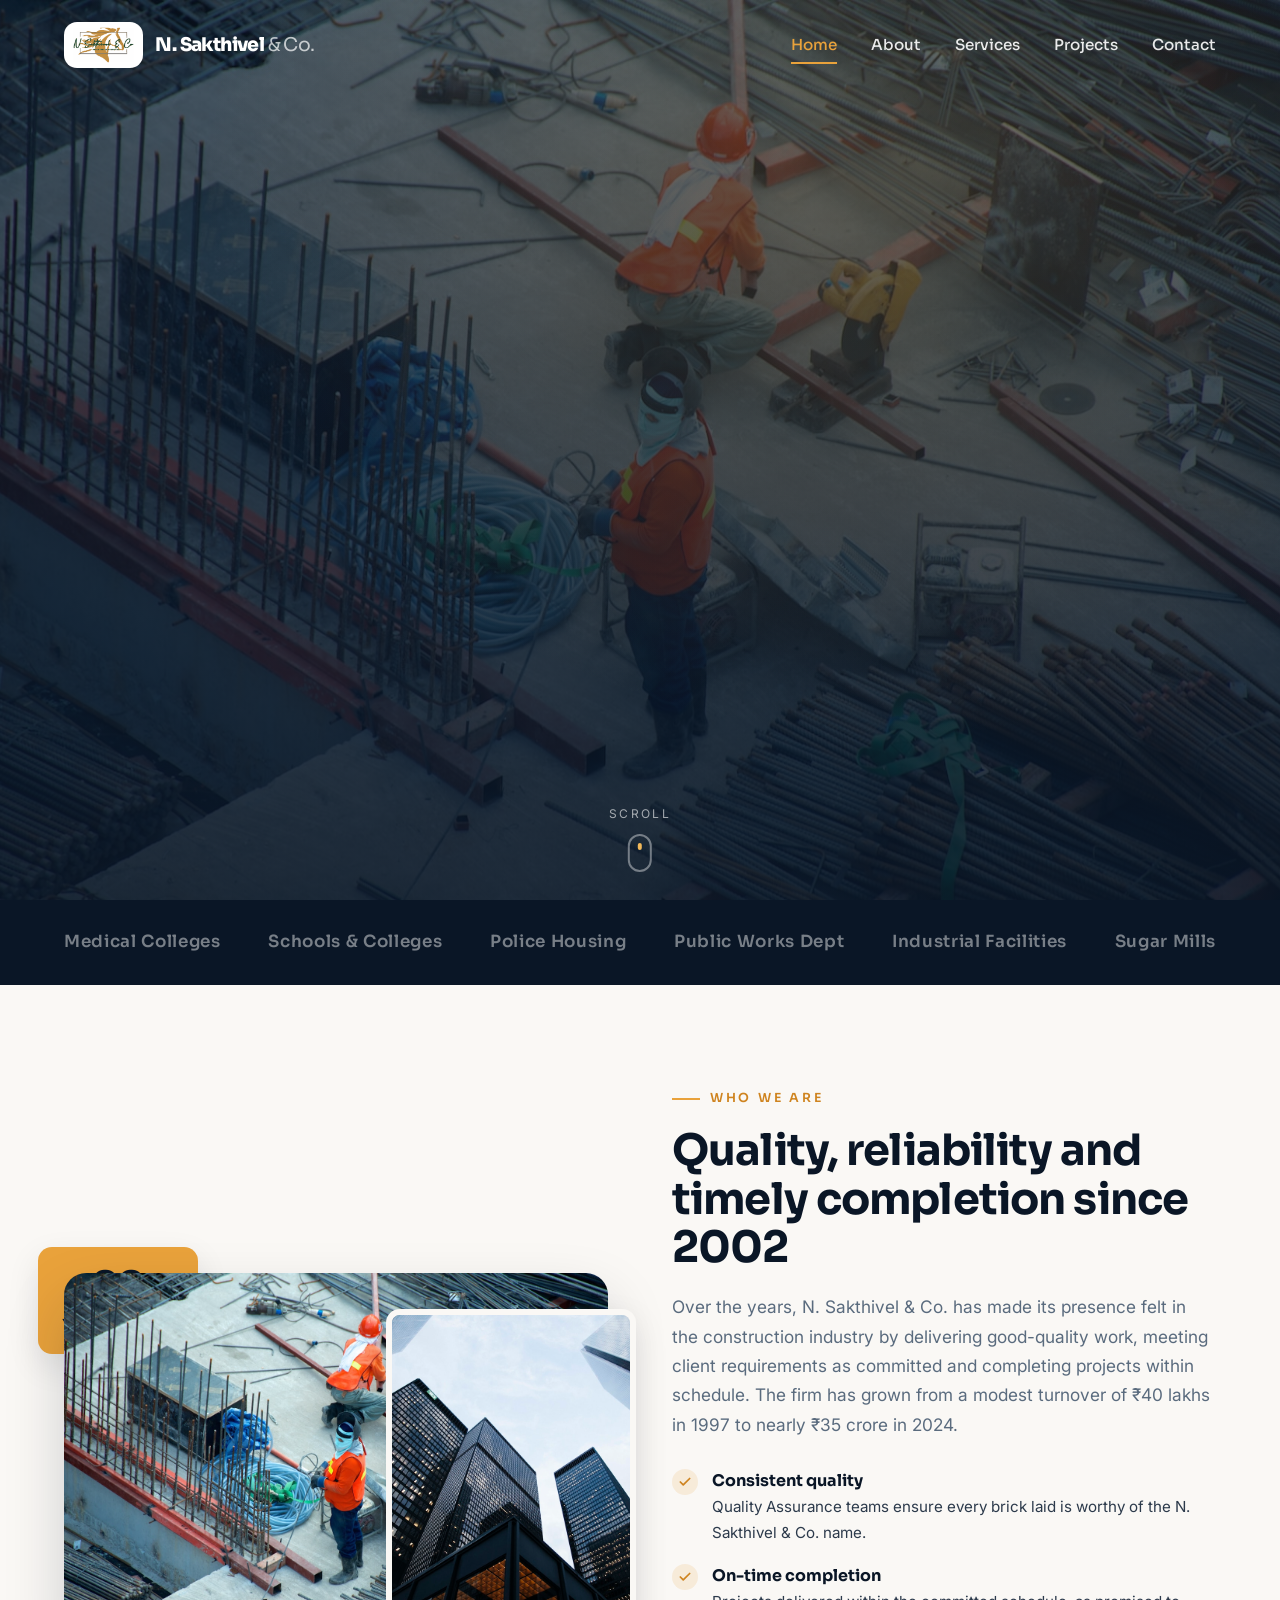
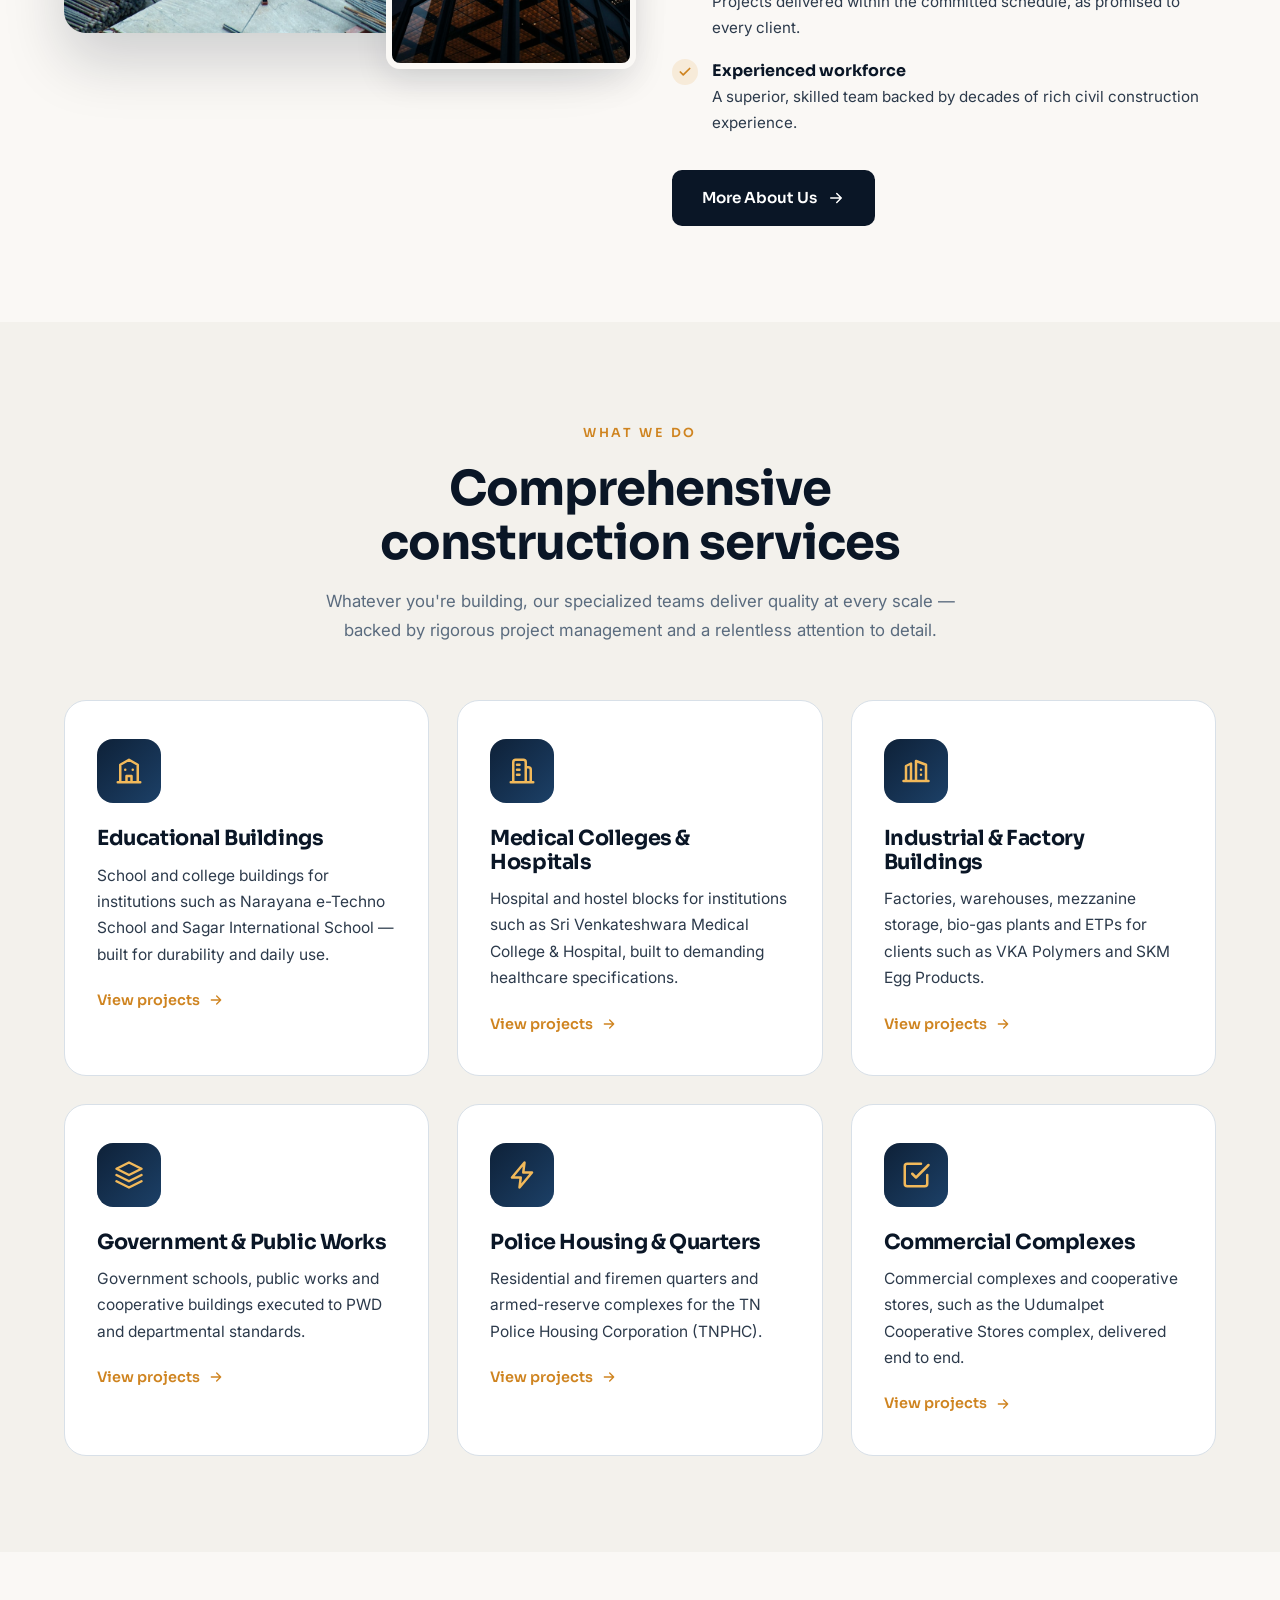
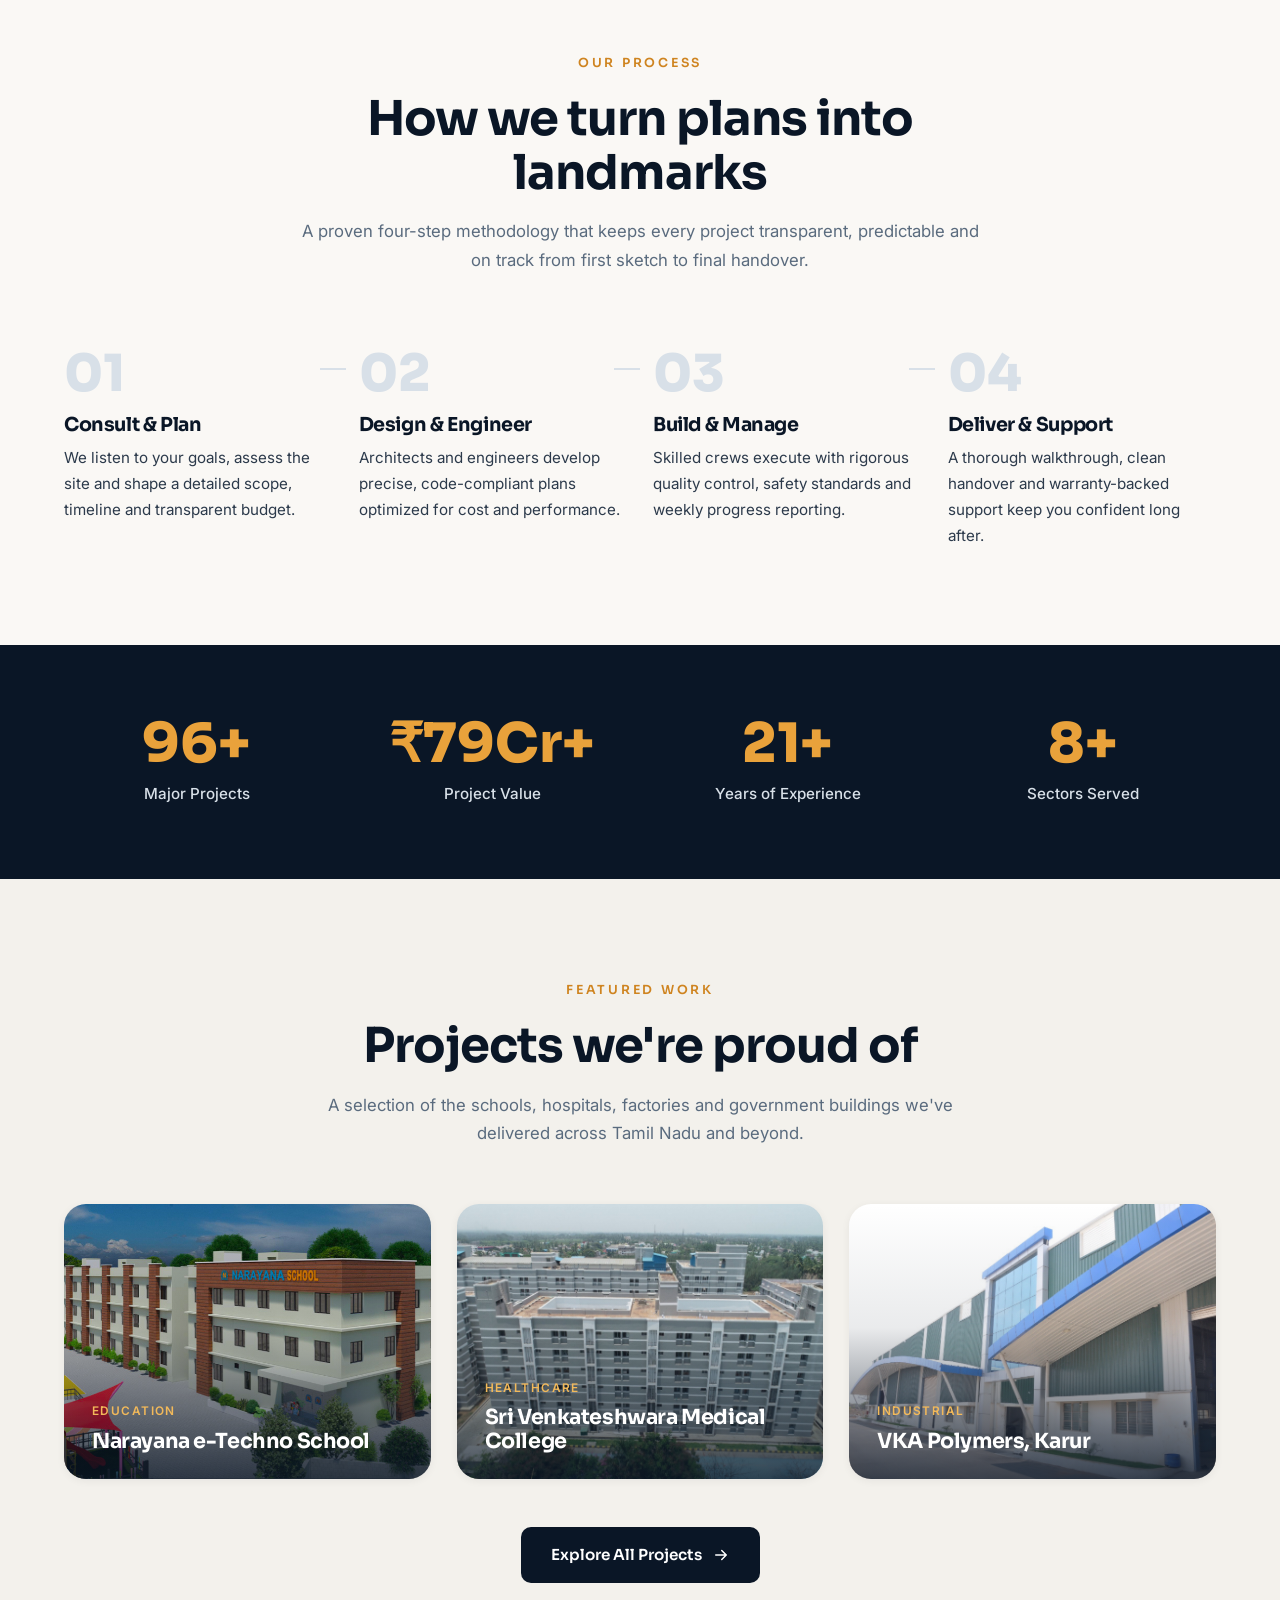
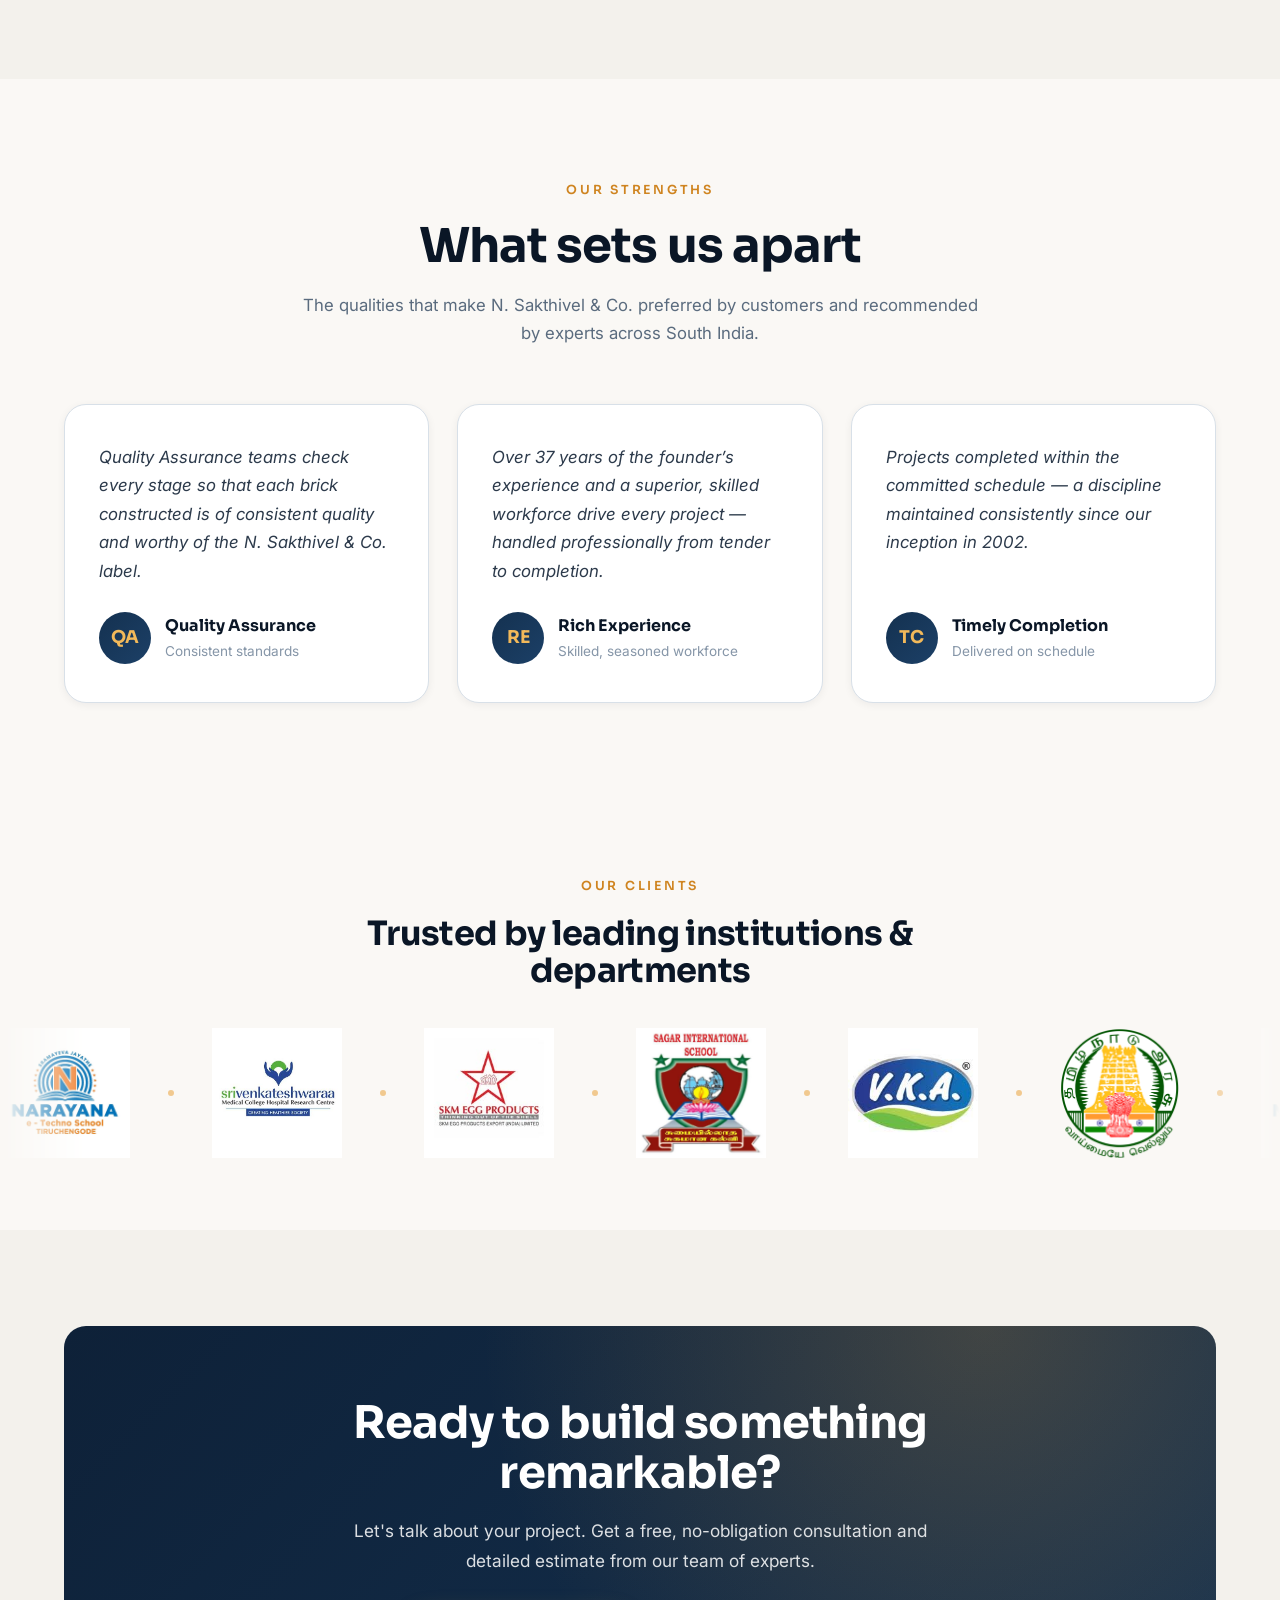
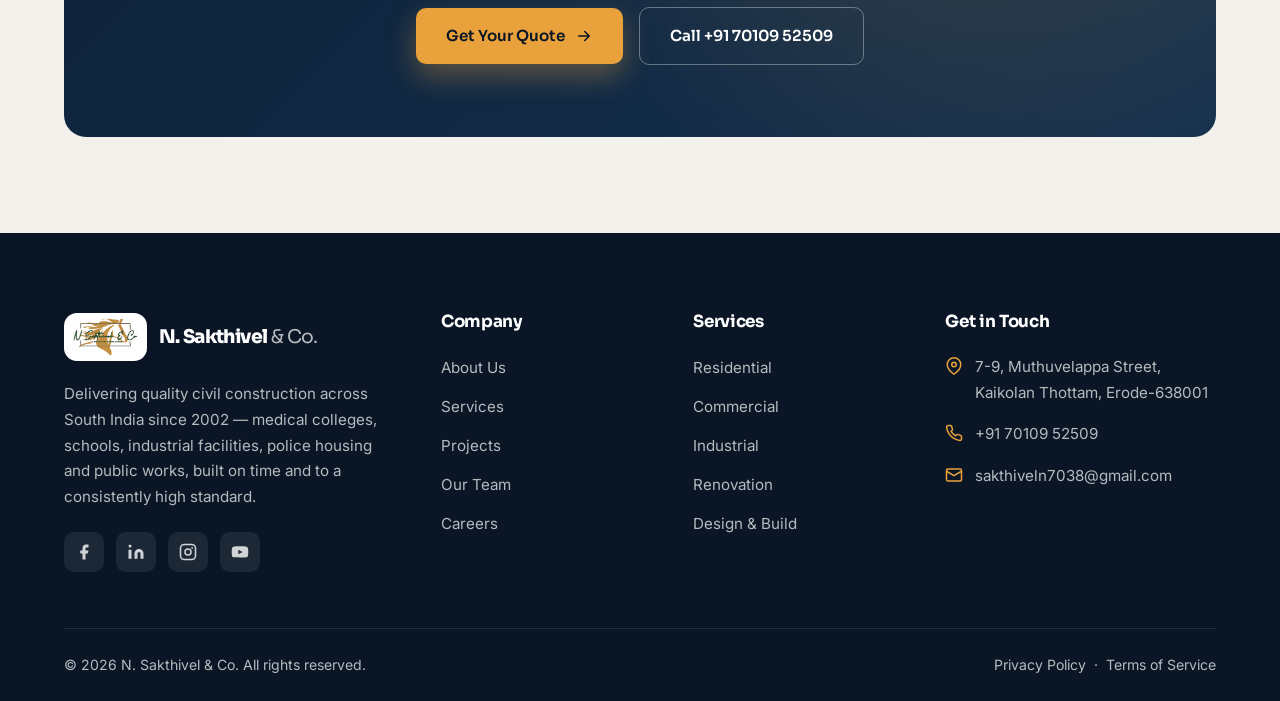
==== commit bbf535ad: "Add cinematic drone-video hero with timed captions - Replace hero background image with a looping mu" ====
--- a/index.html
+++ b/index.html
@@ -12,7 +12,7 @@
   <link
     href="https://fonts.googleapis.com/css2?family=Sora:wght@400;500;600;700;800&family=Inter:wght@400;500;600&display=swap"
     rel="stylesheet" />
-  <link rel="stylesheet" href="css/style.css?v=12" />
+  <link rel="stylesheet" href="css/style.css?v=13" />
   <link rel="icon" type="image/png" href="images/favicon.png" />
   <link rel="canonical" href="https://www.your-domain.com/" />
   <meta property="og:type" content="website" />
@@ -98,7 +98,14 @@
 
   <!-- ============ HERO ============ -->
   <section class="hero">
+    <video class="hero__video" autoplay muted loop playsinline preload="auto" poster="images/about-construction.jpg">
+      <source src="images/hero-drone.mp4" type="video/mp4" />
+    </video>
     <div class="container hero__inner">
+      <div class="hero__captions" aria-hidden="true">
+        <span class="hero__caption">Quality civil construction since 2002.</span>
+        <span class="hero__caption">Schools, hospitals, factories &amp; public works.</span>
+      </div>
       <span class="hero__badge">🏗️ Quality construction since 2002 — <b>Erode, Tamil Nadu</b></span>
       <h1>Building Excellence,<br /><span class="accent">Brick by Brick.</span></h1>
       <p>
@@ -633,7 +640,7 @@
         stroke-linejoin="round" />
     </svg></a>
 
-  <script src="js/main.js?v=8"></script>
+  <script src="js/main.js?v=9"></script>
 </body>
 
 </html>
--- a/css/style.css
+++ b/css/style.css
@@ -524,15 +524,31 @@
   align-items: center;
   color: var(--white);
   overflow: hidden;
-  background:
-    linear-gradient(180deg, rgba(10, 22, 38, 0.78), rgba(10, 22, 38, 0.88)),
-    url("https://images.unsplash.com/photo-1503387762-592deb58ef4e?auto=format&fit=crop&w=1920&q=80") center/cover;
+  background: var(--navy-900);
+}
+
+.hero__video {
+  position: absolute;
+  inset: 0;
+  width: 100%;
+  height: 100%;
+  object-fit: cover;
+  z-index: 0;
+}
+
+.hero::before {
+  content: "";
+  position: absolute;
+  inset: 0;
+  z-index: 1;
+  background: linear-gradient(180deg, rgba(10, 22, 38, 0.68), rgba(10, 22, 38, 0.9));
 }
 
 .hero::after {
   content: "";
   position: absolute;
   inset: 0;
+  z-index: 1;
   background: radial-gradient(ellipse at 70% 20%, rgba(233, 162, 59, 0.18), transparent 55%);
 }
 
@@ -1988,30 +2004,72 @@
   }
 }
 
-/* Hero (homepage) — staggered entrance on load */
-.hero__badge,
-.hero h1,
-.hero p,
-.hero__actions,
-.hero__stats {
+/* Hero (homepage) — cinematic reveal synced to the drone video.
+   Content is hidden only when JS adds .cinematic, so it stays visible without JS. */
+.hero.cinematic .hero__badge,
+.hero.cinematic h1,
+.hero.cinematic p,
+.hero.cinematic .hero__actions,
+.hero.cinematic .hero__stats {
   opacity: 0;
+}
+
+.hero.cinematic.content-in .hero__badge,
+.hero.cinematic.content-in h1,
+.hero.cinematic.content-in p,
+.hero.cinematic.content-in .hero__actions,
+.hero.cinematic.content-in .hero__stats {
   animation: intro-up 0.9s var(--ease) forwards;
 }
 
-.hero__badge {
-  animation-delay: 0.15s;
-}
-.hero h1 {
-  animation-delay: 0.3s;
-}
-.hero p {
-  animation-delay: 0.45s;
-}
-.hero__actions {
-  animation-delay: 0.6s;
-}
-.hero__stats {
-  animation-delay: 0.75s;
+.hero.cinematic.content-in .hero__badge {
+  animation-delay: 0.05s;
+}
+.hero.cinematic.content-in h1 {
+  animation-delay: 0.2s;
+}
+.hero.cinematic.content-in p {
+  animation-delay: 0.35s;
+}
+.hero.cinematic.content-in .hero__actions {
+  animation-delay: 0.5s;
+}
+.hero.cinematic.content-in .hero__stats {
+  animation-delay: 0.65s;
+}
+
+/* Timed caption lines that play during the drone descent */
+.hero__captions {
+  position: absolute;
+  top: 50%;
+  transform: translateY(-50%);
+  max-width: 720px;
+  z-index: 3;
+  pointer-events: none;
+}
+
+.hero__caption {
+  position: absolute;
+  top: 0;
+  left: 0;
+  margin: 0;
+  font-family: var(--font-display);
+  font-weight: 800;
+  font-size: clamp(2rem, 5vw, 3.6rem);
+  line-height: 1.12;
+  letter-spacing: -0.02em;
+  color: var(--white);
+  text-shadow: 0 2px 24px rgba(0, 0, 0, 0.4);
+  opacity: 0;
+  transform: translateY(26px);
+  transition:
+    opacity 0.7s var(--ease),
+    transform 0.7s var(--ease);
+}
+
+.hero__caption.is-active {
+  opacity: 1;
+  transform: none;
 }
 
 /* Inner-page banners — lighter staggered entrance */
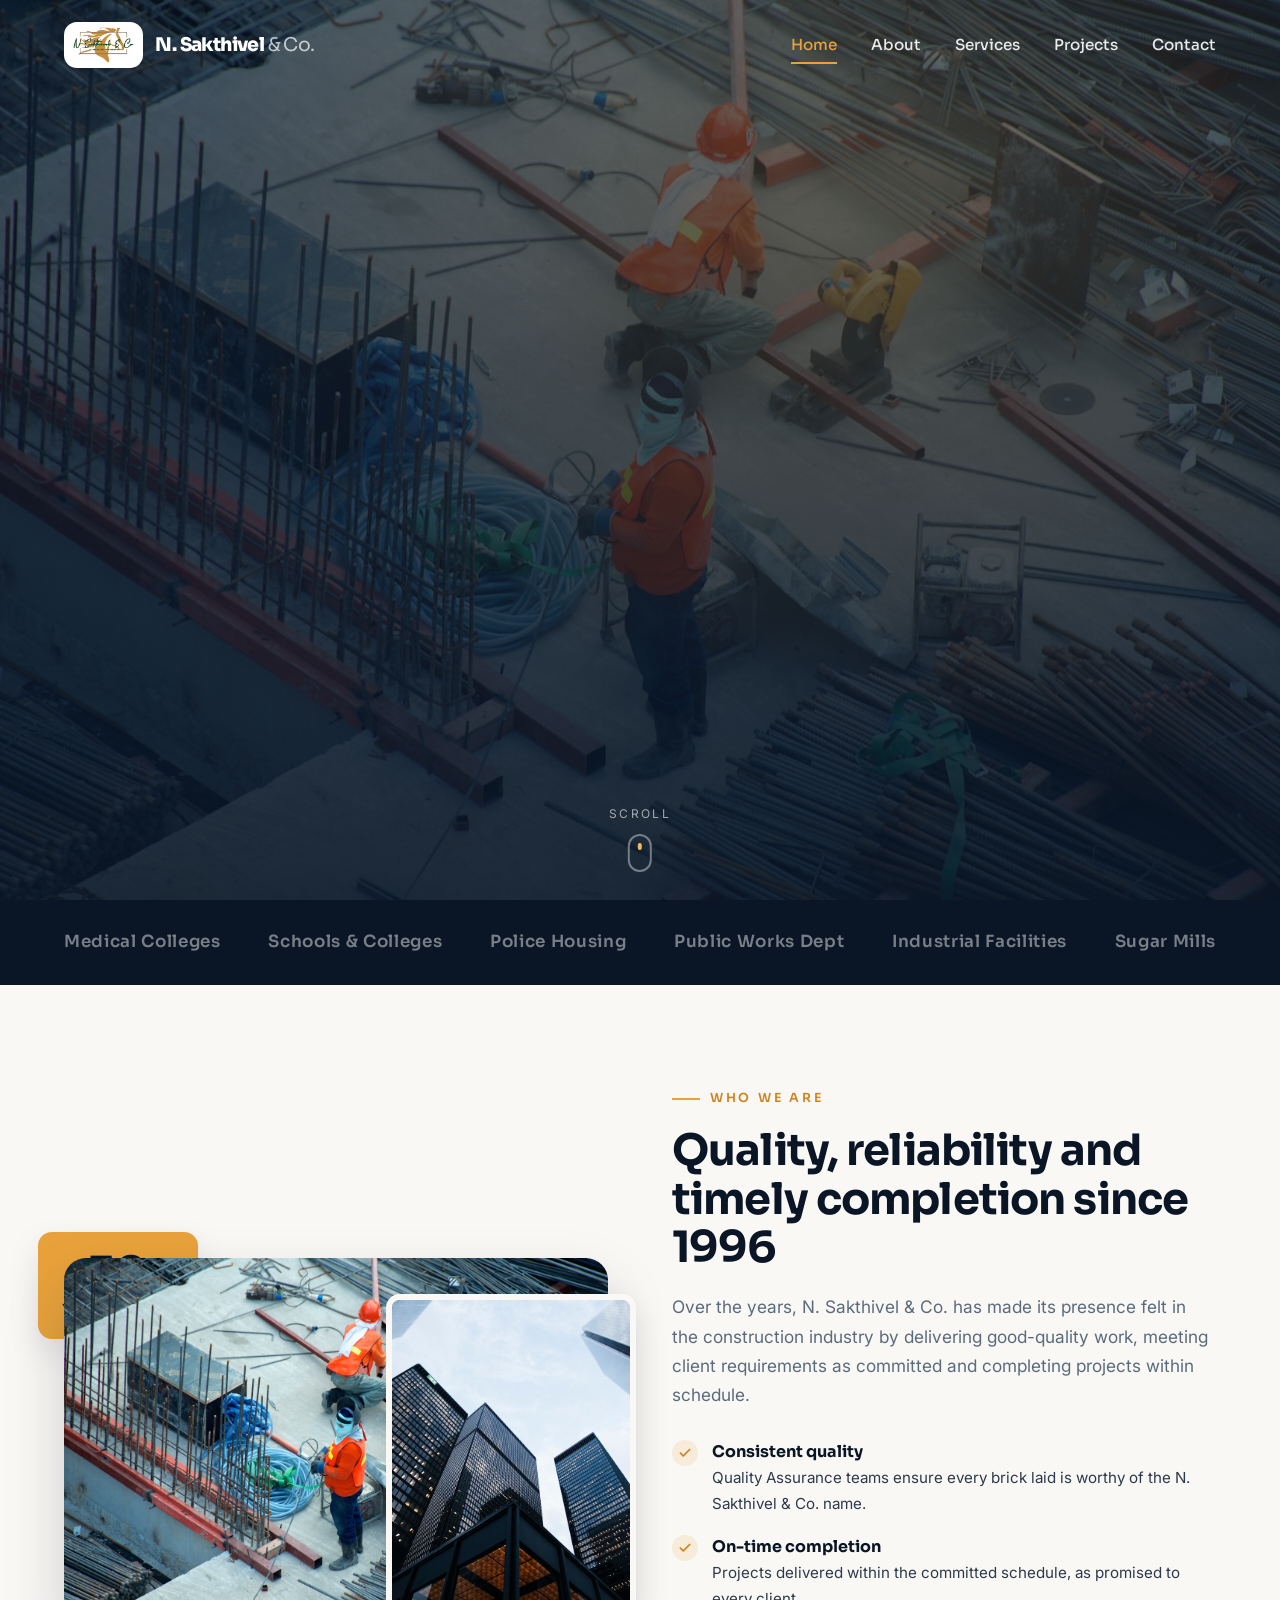
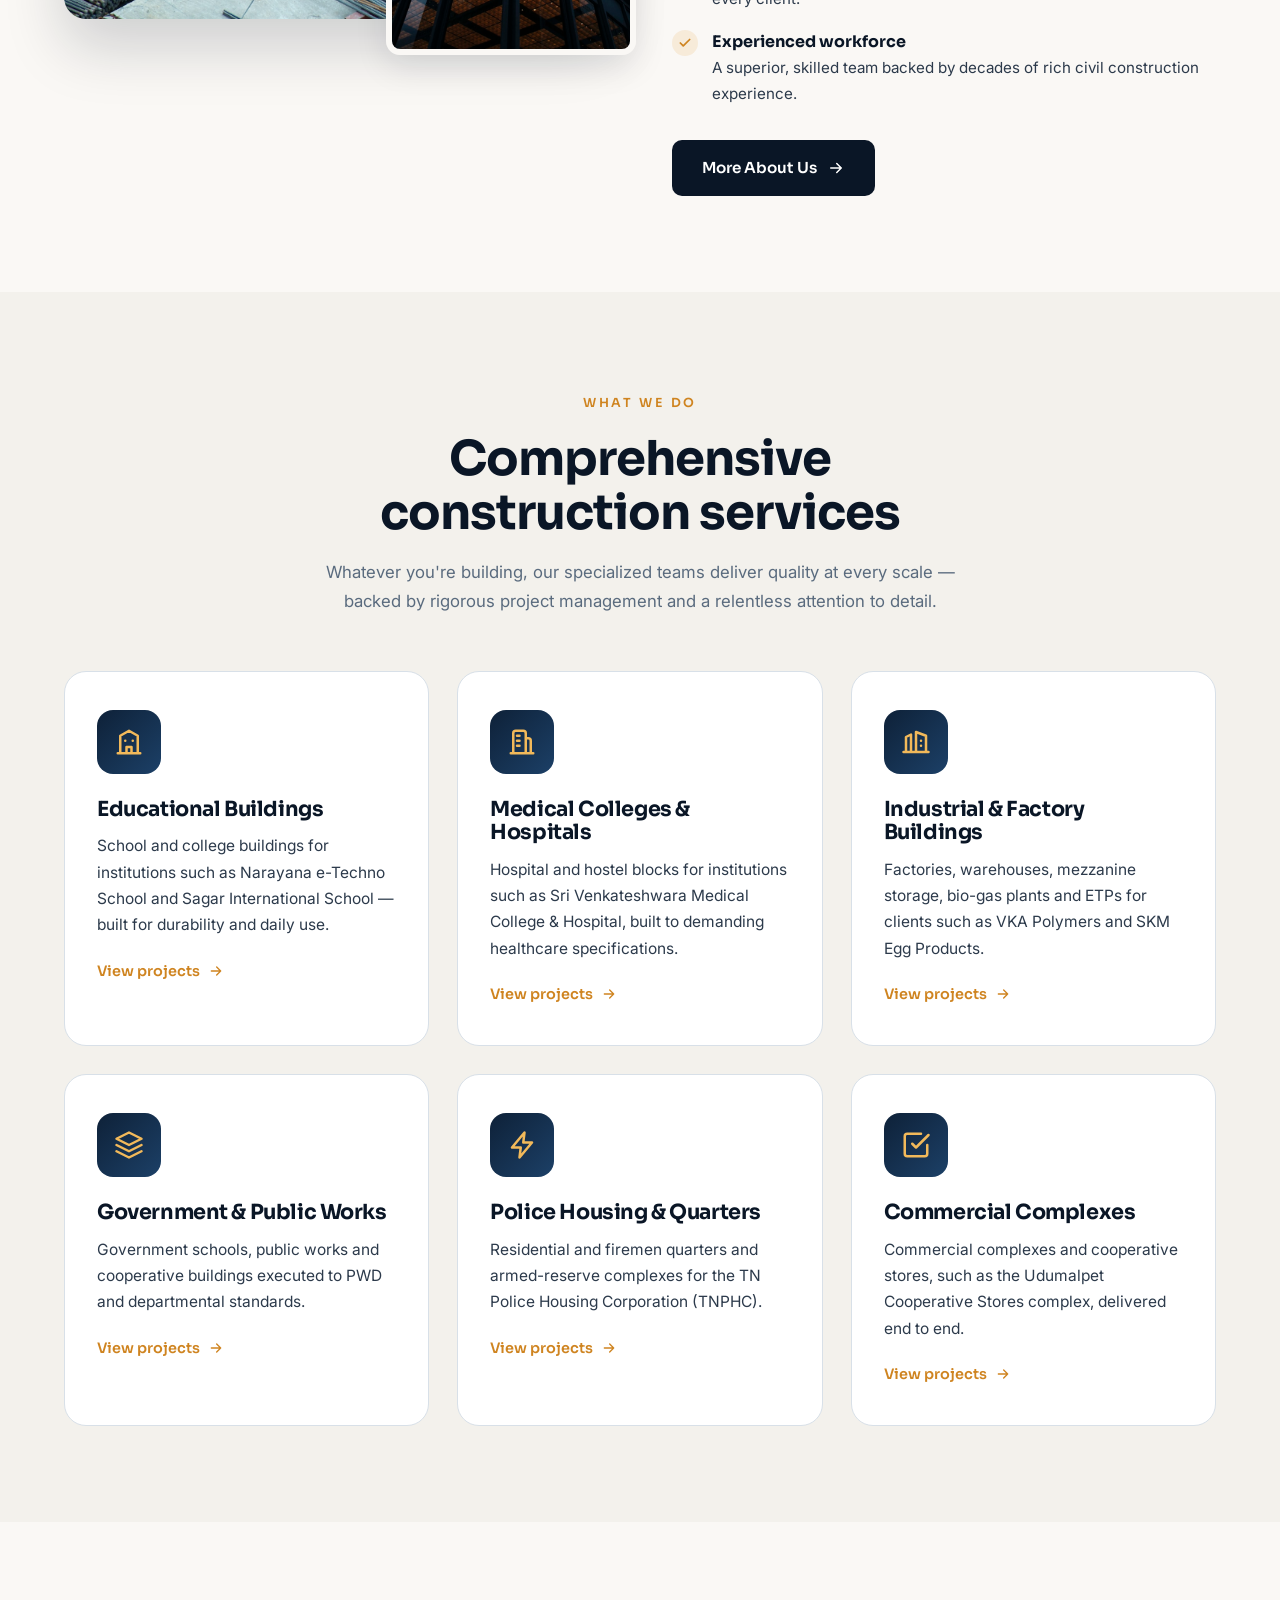
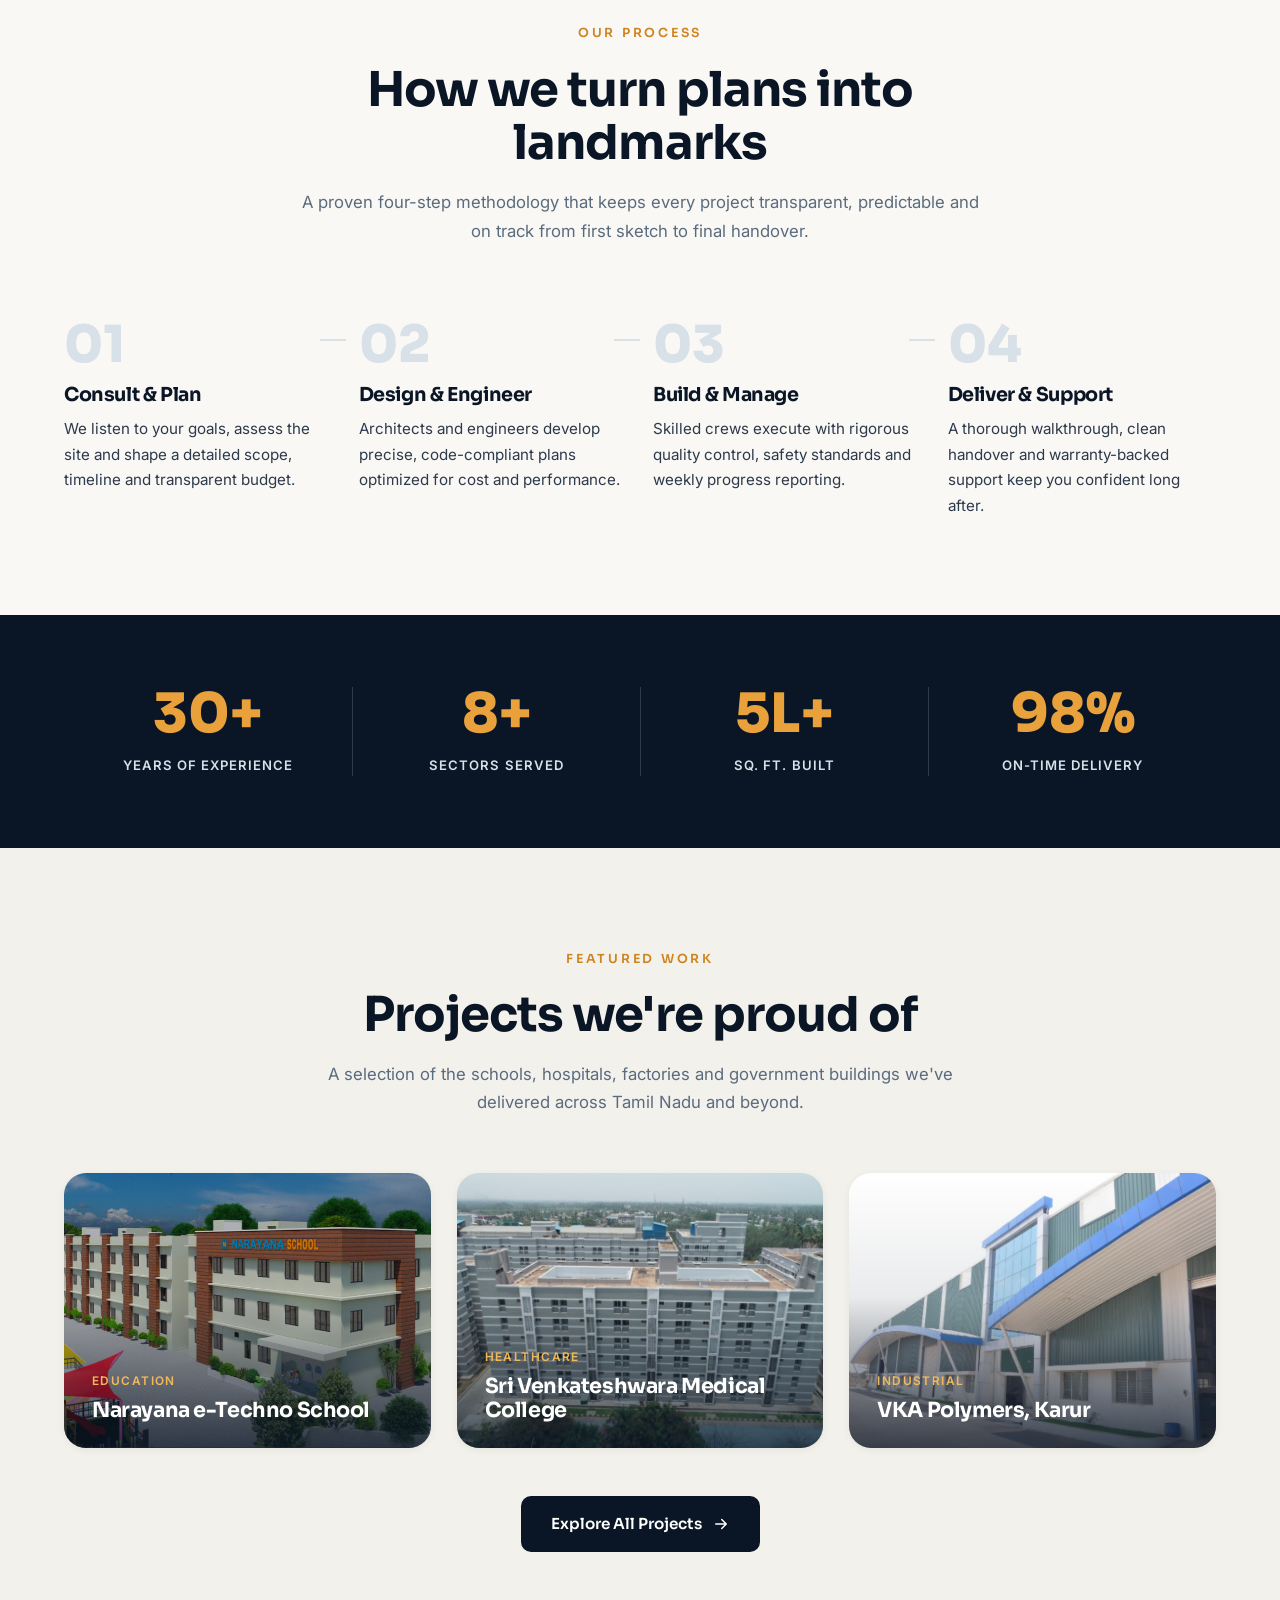
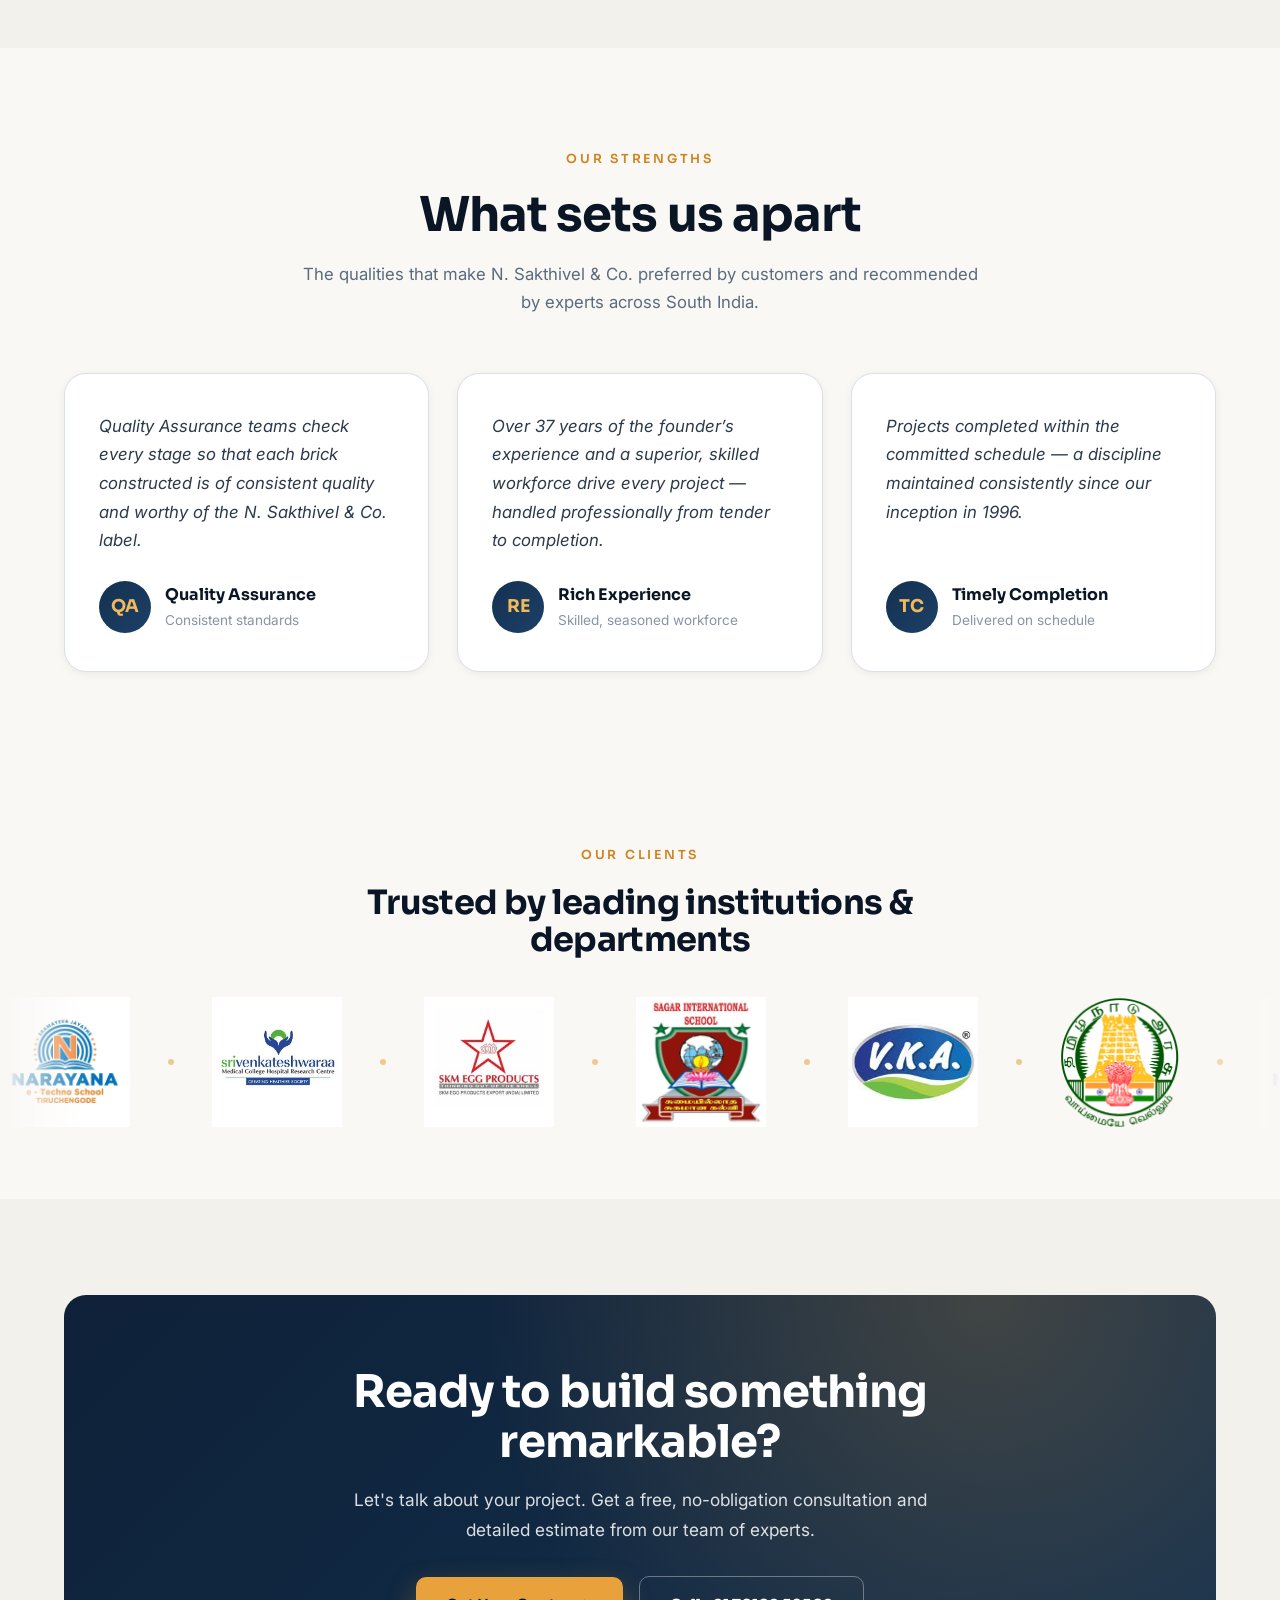
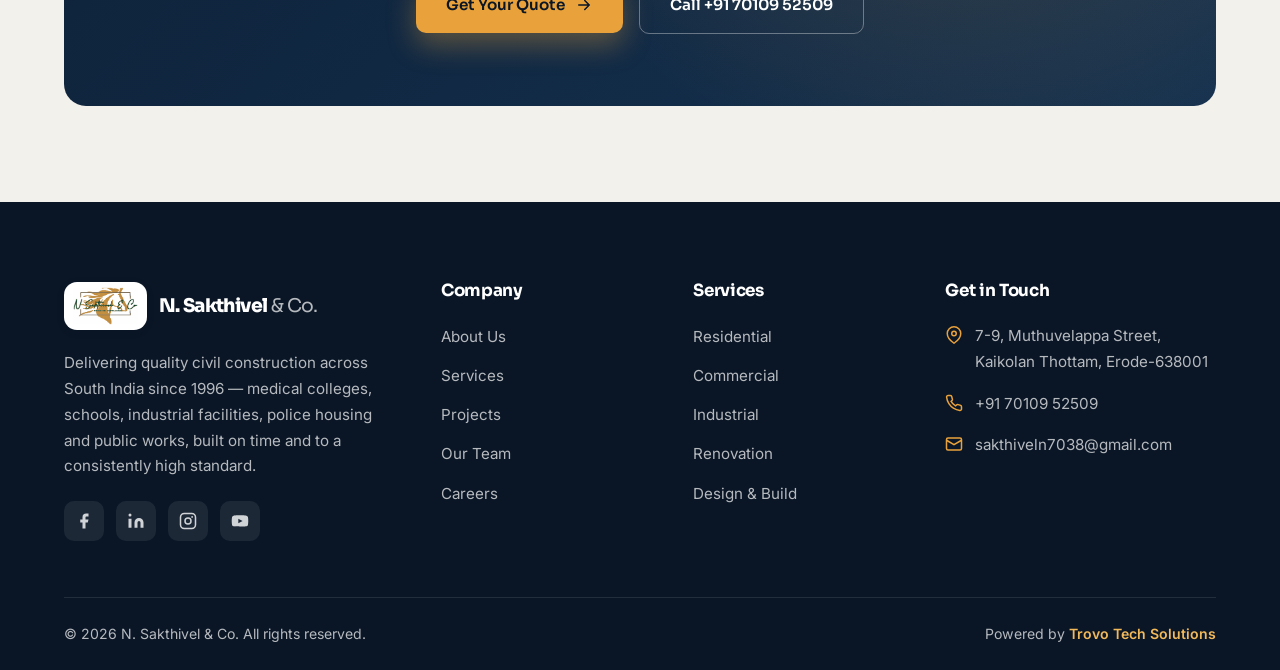
==== commit 071ac2fd: "Correct founding year to 1996, rework stats, footer credit link - Change founding year from 2002 to " ====
--- a/index.html
+++ b/index.html
@@ -4,28 +4,28 @@
 <head>
   <meta charset="UTF-8" />
   <meta name="viewport" content="width=device-width, initial-scale=1.0" />
-  <title>N. Sakthivel &amp; Co. — Quality Civil Construction Since 2002</title>
+  <title>N. Sakthivel &amp; Co. — Quality Civil Construction Since 1996</title>
   <meta name="description"
-    content="N. Sakthivel & Co. is a quality-conscious civil construction firm in Erode, Tamil Nadu, delivering schools, colleges, hospitals, industrial and government projects across South India since 2002." />
+    content="N. Sakthivel & Co. is a quality-conscious civil construction firm in Erode, Tamil Nadu, delivering schools, colleges, hospitals, industrial and government projects across South India since 1996." />
   <link rel="preconnect" href="https://fonts.googleapis.com" />
   <link rel="preconnect" href="https://fonts.gstatic.com" crossorigin />
   <link
     href="https://fonts.googleapis.com/css2?family=Sora:wght@400;500;600;700;800&family=Inter:wght@400;500;600&display=swap"
     rel="stylesheet" />
-  <link rel="stylesheet" href="css/style.css?v=13" />
+  <link rel="stylesheet" href="css/style.css?v=16" />
   <link rel="icon" type="image/png" href="images/favicon.png" />
   <link rel="canonical" href="https://www.your-domain.com/" />
   <meta property="og:type" content="website" />
   <meta property="og:site_name" content="N. Sakthivel &amp; Co." />
-  <meta property="og:title" content="N. Sakthivel &amp; Co. — Quality Civil Construction Since 2002" />
+  <meta property="og:title" content="N. Sakthivel &amp; Co. — Quality Civil Construction Since 1996" />
   <meta property="og:description"
-    content="N. Sakthivel & Co. is a quality-conscious civil construction firm in Erode, Tamil Nadu, delivering schools, colleges, hospitals, industrial and government projects across South India since 2002." />
+    content="N. Sakthivel & Co. is a quality-conscious civil construction firm in Erode, Tamil Nadu, delivering schools, colleges, hospitals, industrial and government projects across South India since 1996." />
   <meta property="og:url" content="https://www.your-domain.com/" />
   <meta property="og:image" content="https://www.your-domain.com/images/logo.png" />
   <meta name="twitter:card" content="summary" />
-  <meta name="twitter:title" content="N. Sakthivel &amp; Co. — Quality Civil Construction Since 2002" />
+  <meta name="twitter:title" content="N. Sakthivel &amp; Co. — Quality Civil Construction Since 1996" />
   <meta name="twitter:description"
-    content="N. Sakthivel & Co. is a quality-conscious civil construction firm in Erode, Tamil Nadu, delivering schools, colleges, hospitals, industrial and government projects across South India since 2002." />
+    content="N. Sakthivel & Co. is a quality-conscious civil construction firm in Erode, Tamil Nadu, delivering schools, colleges, hospitals, industrial and government projects across South India since 1996." />
   <meta name="twitter:image" content="https://www.your-domain.com/images/logo.png" />
   <meta name="theme-color" content="#0a1626" />
   <script type="application/ld+json">
@@ -34,13 +34,13 @@
         "@type": "GeneralContractor",
         "name": "N. Sakthivel & Co.",
         "alternateName": ["N Sakthivel and Co", "N. Sakthivel and Company", "N Sakthivel & Co"],
-        "description": "Quality-conscious civil construction firm in Erode, Tamil Nadu, delivering schools, colleges, medical colleges, hospitals, industrial, government and commercial buildings across South India since 2002.",
+        "description": "Quality-conscious civil construction firm in Erode, Tamil Nadu, delivering schools, colleges, medical colleges, hospitals, industrial, government and commercial buildings across South India since 1996.",
         "url": "https://www.your-domain.com/",
         "logo": "https://www.your-domain.com/images/logo.png",
         "image": "https://www.your-domain.com/images/logo.png",
         "telephone": "+91-70109-52509",
         "email": "sakthiveln7038@gmail.com",
-        "foundingDate": "2002",
+        "foundingDate": "1996",
         "priceRange": "₹₹",
         "address": {
           "@type": "PostalAddress",
@@ -103,10 +103,10 @@
     </video>
     <div class="container hero__inner">
       <div class="hero__captions" aria-hidden="true">
-        <span class="hero__caption">Quality civil construction since 2002.</span>
+        <span class="hero__caption">Quality civil construction since 1996.</span>
         <span class="hero__caption">Schools, hospitals, factories &amp; public works.</span>
       </div>
-      <span class="hero__badge">🏗️ Quality construction since 2002 — <b>Erode, Tamil Nadu</b></span>
+      <span class="hero__badge">🏗️ Quality construction since 1996 — <b>Erode, Tamil Nadu</b></span>
       <h1>Building Excellence,<br /><span class="accent">Brick by Brick.</span></h1>
       <p>
         N. Sakthivel & Co. is a quality-conscious civil construction firm based in Erode, delivering schools, colleges,
@@ -124,16 +124,16 @@
       </div>
       <div class="hero__stats">
         <div class="hero__stat">
-          <div class="num"><span data-count="22" data-suffix="">22</span>+</div>
+          <div class="num"><span data-count="30" data-suffix="" data-since="1996">30</span>+</div>
           <div class="label">Years of Experience</div>
         </div>
         <div class="hero__stat">
-          <div class="num">₹<span data-count="35" data-suffix="">35</span>Cr</div>
-          <div class="label">Turnover (2024)</div>
+          <div class="num"><span data-count="8" data-suffix="">8</span>+</div>
+          <div class="label">Sectors Served</div>
         </div>
         <div class="hero__stat">
-          <div class="num"><span data-count="100" data-suffix="">100</span>+</div>
-          <div class="label">Major Projects</div>
+          <div class="num"><span data-count="5" data-suffix="">5</span>L+</div>
+          <div class="label">Sq. Ft. Built</div>
         </div>
         <div class="hero__stat">
           <div class="num"><span data-count="100" data-suffix="">100</span>%</div>
@@ -161,7 +161,7 @@
     <div class="container split">
       <div class="split__media reveal">
         <div class="experience-badge">
-          <div class="y">22</div>
+          <div class="y" data-since="1996">30</div>
           <div class="t">Years Strong</div>
         </div>
         <div class="split__frame">
@@ -174,11 +174,10 @@
       </div>
       <div class="reveal" data-delay="1">
         <span class="eyebrow">Who We Are</span>
-        <h2>Quality, reliability and timely completion since 2002</h2>
+        <h2>Quality, reliability and timely completion since 1996</h2>
         <p class="lead">
           Over the years, N. Sakthivel & Co. has made its presence felt in the construction industry by delivering
           good-quality work, meeting client requirements as committed and completing projects within schedule.
-          The firm has grown from a modest turnover of ₹40 lakhs in 1997 to nearly ₹35 crore in 2024.
         </p>
         <ul class="check-list">
           <li>
@@ -370,20 +369,20 @@
     <div class="container">
       <div class="stats-strip">
         <div class="stat-block reveal">
-          <div class="num"><span data-count="100">100</span>+</div>
-          <div class="label">Major Projects</div>
+          <div class="num"><span data-count="30" data-since="1996">30</span>+</div>
+          <div class="label">Years of Experience</div>
         </div>
         <div class="stat-block reveal" data-delay="1">
-          <div class="num">₹<span data-count="82">82</span>Cr+</div>
-          <div class="label">Project Value</div>
-        </div>
-        <div class="stat-block reveal" data-delay="2">
-          <div class="num"><span data-count="22">22</span>+</div>
-          <div class="label">Years of Experience</div>
-        </div>
-        <div class="stat-block reveal" data-delay="3">
           <div class="num"><span data-count="8">8</span>+</div>
           <div class="label">Sectors Served</div>
+        </div>
+        <div class="stat-block reveal" data-delay="2">
+          <div class="num"><span data-count="5">5</span>L+</div>
+          <div class="label">Sq. Ft. Built</div>
+        </div>
+        <div class="stat-block reveal" data-delay="3">
+          <div class="num"><span data-count="100">100</span>%</div>
+          <div class="label">On-Time Delivery</div>
         </div>
       </div>
     </div>
@@ -469,7 +468,7 @@
         </div>
         <div class="testimonial-card reveal" data-delay="2">
           <p class="quote">Projects completed within the committed schedule — a discipline maintained consistently since
-            our inception in 2002.</p>
+            our inception in 1996.</p>
           <div class="who">
             <div class="avatar">TC</div>
             <div>
@@ -558,7 +557,7 @@
             <span class="brand__name">N. Sakthivel <span>&amp; Co.</span></span>
           </a>
           <p>
-            Delivering quality civil construction across South India since 2002 — medical colleges, schools, industrial
+            Delivering quality civil construction across South India since 1996 — medical colleges, schools, industrial
             facilities, police housing and public works, built on time and to a consistently high standard.
           </p>
           <div class="footer__social">
@@ -630,7 +629,7 @@
       </div>
       <div class="footer__bottom">
         <span>© <span id="year">2026</span> N. Sakthivel &amp; Co. All rights reserved.</span>
-        <span><a href="#">Privacy Policy</a> &nbsp;·&nbsp; <a href="#">Terms of Service</a></span>
+        <span>Powered by <a href="https://www.trovotechsolutions.in" target="_blank" rel="noopener">Trovo Tech Solutions</a></span>
       </div>
     </div>
   </footer>
--- a/css/style.css
+++ b/css/style.css
@@ -607,16 +607,26 @@
   z-index: 2;
   display: grid;
   grid-template-columns: repeat(4, 1fr);
-  gap: 30px;
+  gap: 0;
   border-top: 1px solid rgba(255, 255, 255, 0.14);
   padding-top: 36px;
   margin-top: 60px;
 }
 
+.hero__stat {
+  padding: 0 22px;
+}
+.hero__stat:first-child {
+  padding-left: 0;
+}
+.hero__stat + .hero__stat {
+  border-left: 1px solid rgba(255, 255, 255, 0.18);
+}
+
 .hero__stat .num {
   font-family: var(--font-display);
   font-weight: 800;
-  font-size: 2.4rem;
+  font-size: 2.2rem;
   color: var(--white);
   line-height: 1;
 }
@@ -626,9 +636,11 @@
 }
 
 .hero__stat .label {
-  font-size: 0.88rem;
-  color: rgba(255, 255, 255, 0.7);
-  margin-top: 8px;
+  font-size: 0.78rem;
+  text-transform: uppercase;
+  letter-spacing: 0.1em;
+  color: rgba(255, 255, 255, 0.62);
+  margin-top: 12px;
 }
 
 .scroll-hint {
@@ -1101,11 +1113,16 @@
 .stats-strip {
   display: grid;
   grid-template-columns: repeat(4, 1fr);
-  gap: 30px;
+  gap: 0;
 }
 
 .stat-block {
   text-align: center;
+  padding: 0 30px;
+}
+
+.stat-block + .stat-block {
+  border-left: 1px solid rgba(255, 255, 255, 0.16);
 }
 
 .stat-block .num {
@@ -1118,9 +1135,11 @@
 
 .stat-block .label {
   color: var(--slate-200);
-  font-size: 0.95rem;
-  margin-top: 10px;
-  font-weight: 500;
+  font-size: 0.82rem;
+  text-transform: uppercase;
+  letter-spacing: 0.08em;
+  margin-top: 12px;
+  font-weight: 600;
 }
 
 .bg-paper .stat-block .label {
@@ -1960,8 +1979,13 @@
   font-size: 0.88rem;
 }
 
+.footer__bottom a {
+  color: var(--amber-400);
+  font-weight: 600;
+}
+
 .footer__bottom a:hover {
-  color: var(--amber-400);
+  text-decoration: underline;
 }
 
 /* ---------- Scroll reveal ---------- */
@@ -2310,14 +2334,24 @@
 
   .hero__stats {
     grid-template-columns: repeat(2, 1fr);
-    gap: 26px;
+    gap: 26px 18px;
     margin-top: 44px;
     padding-top: 28px;
   }
 
   .stats-strip {
     grid-template-columns: repeat(2, 1fr);
-    gap: 28px;
+    gap: 30px 18px;
+  }
+
+  /* No dividers/horizontal padding when stats wrap to a 2-column grid */
+  .hero__stat,
+  .stat-block {
+    padding: 0;
+  }
+  .hero__stat + .hero__stat,
+  .stat-block + .stat-block {
+    border-left: none;
   }
 
   .form-row {
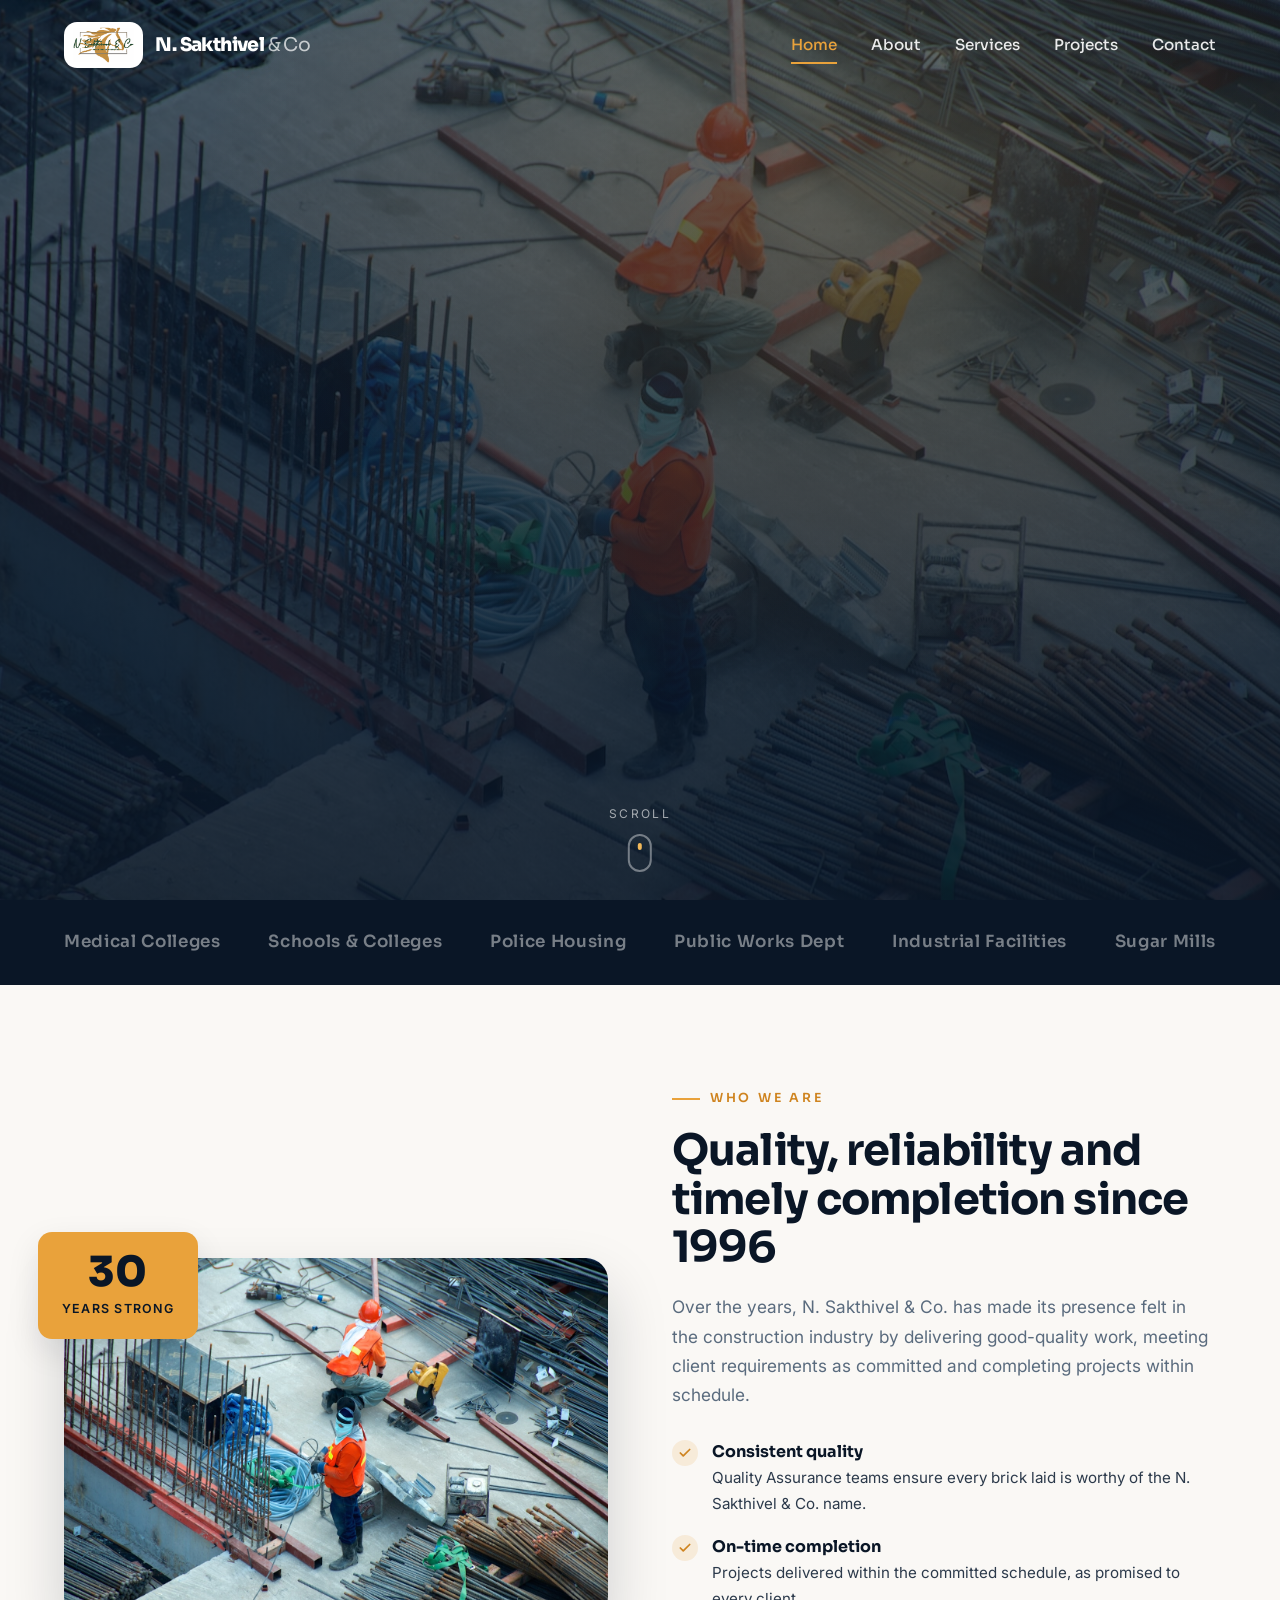
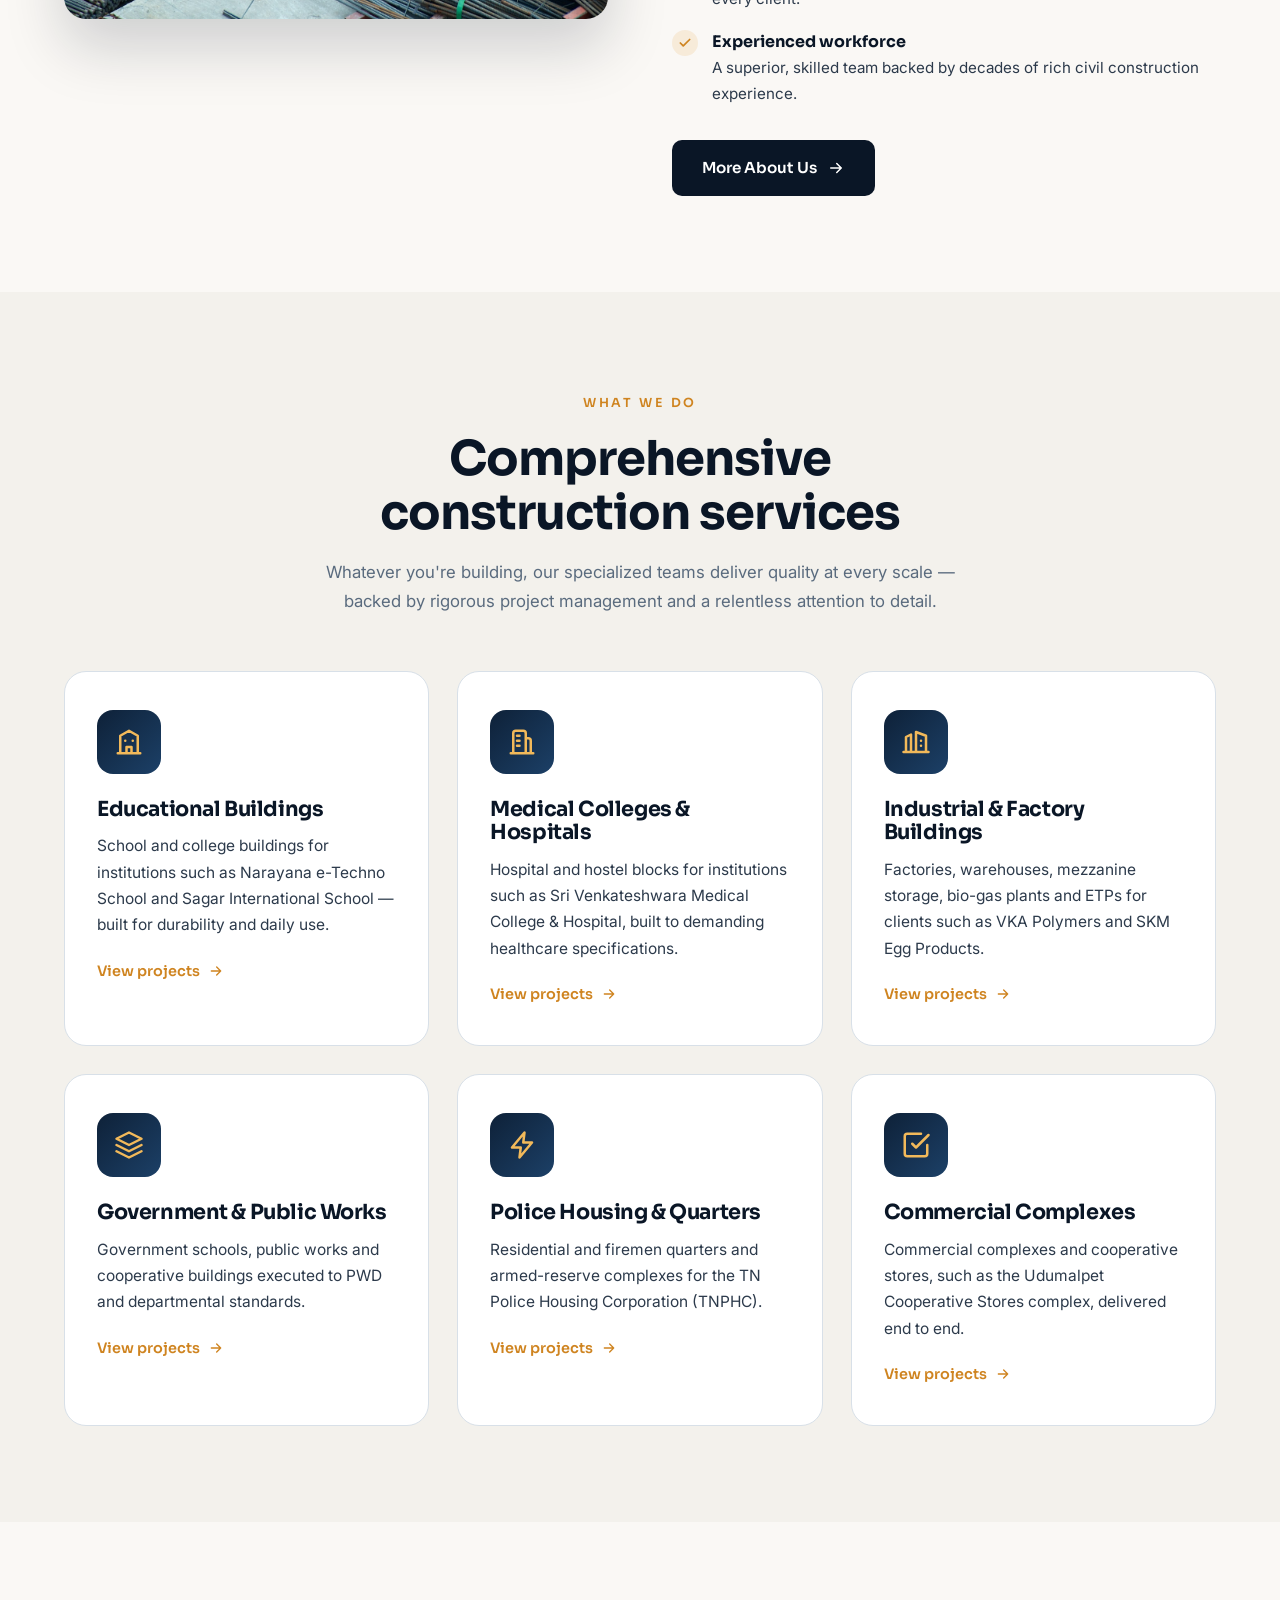
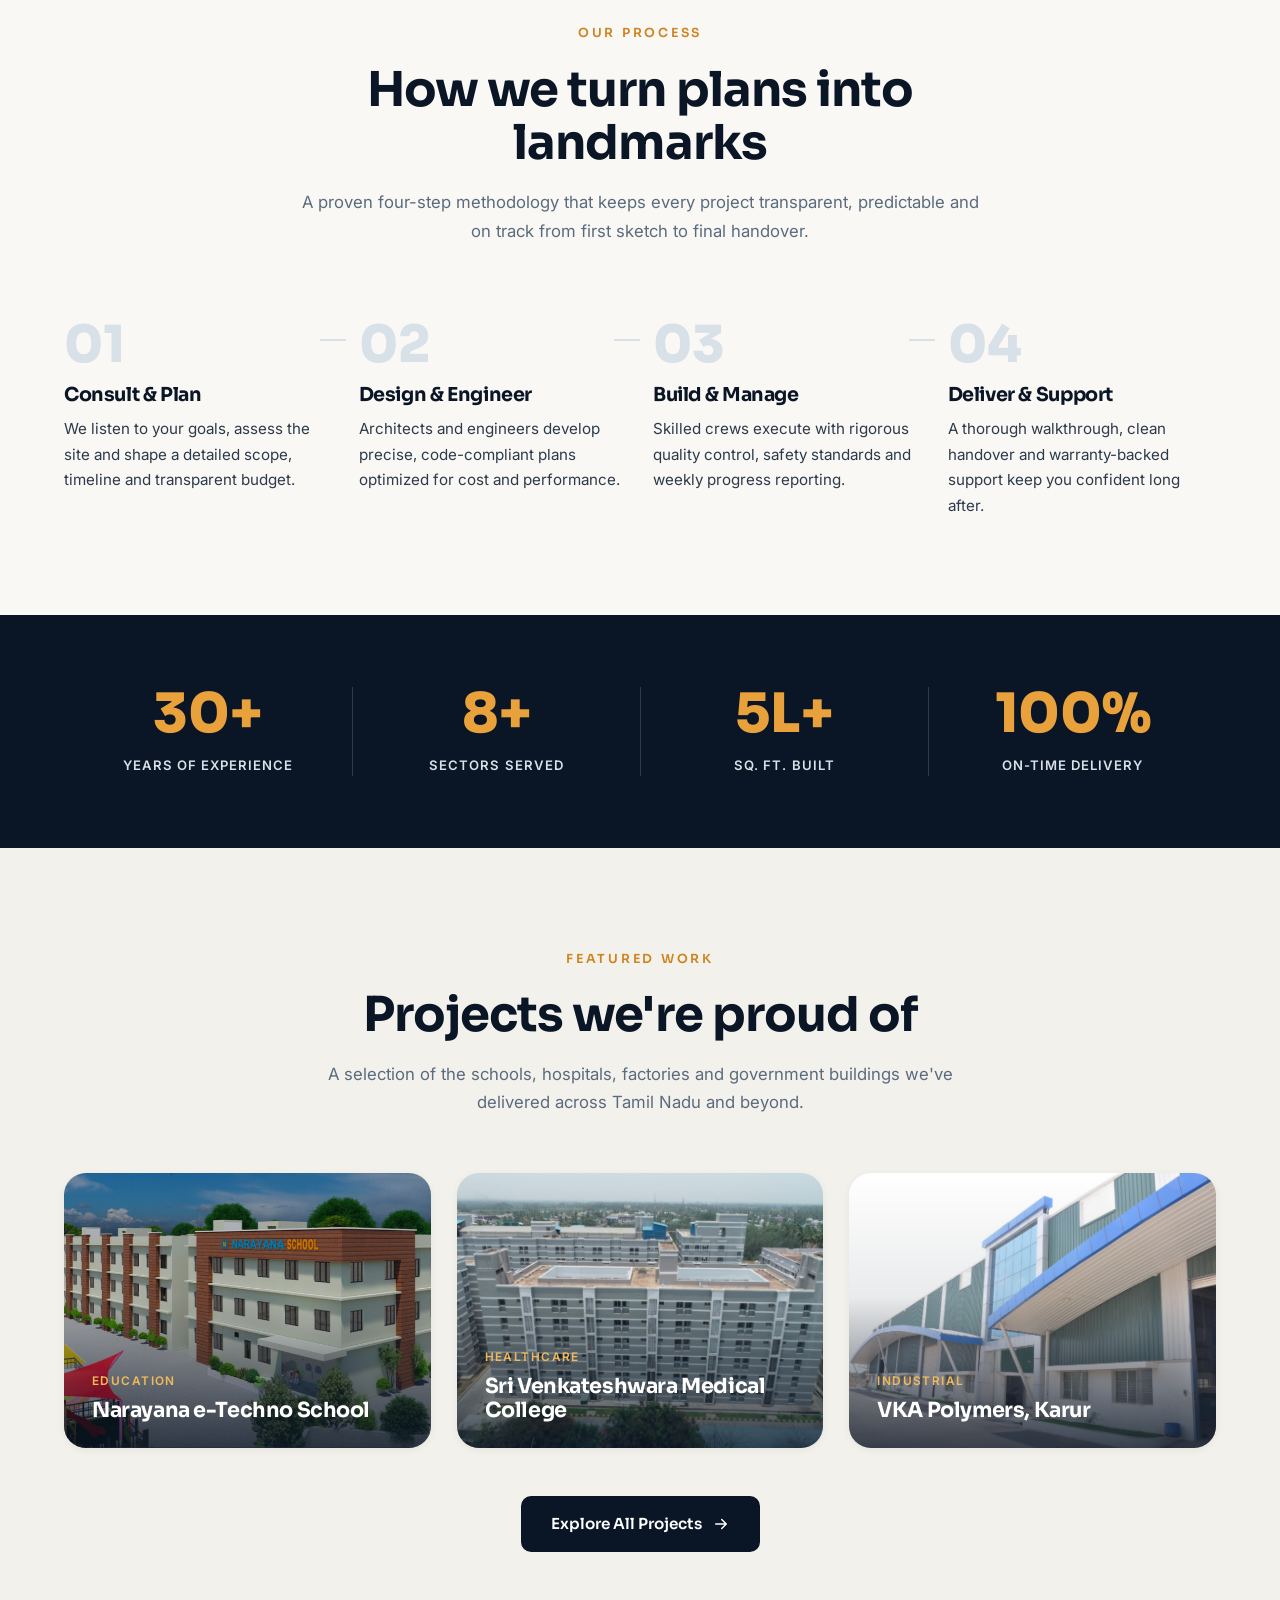
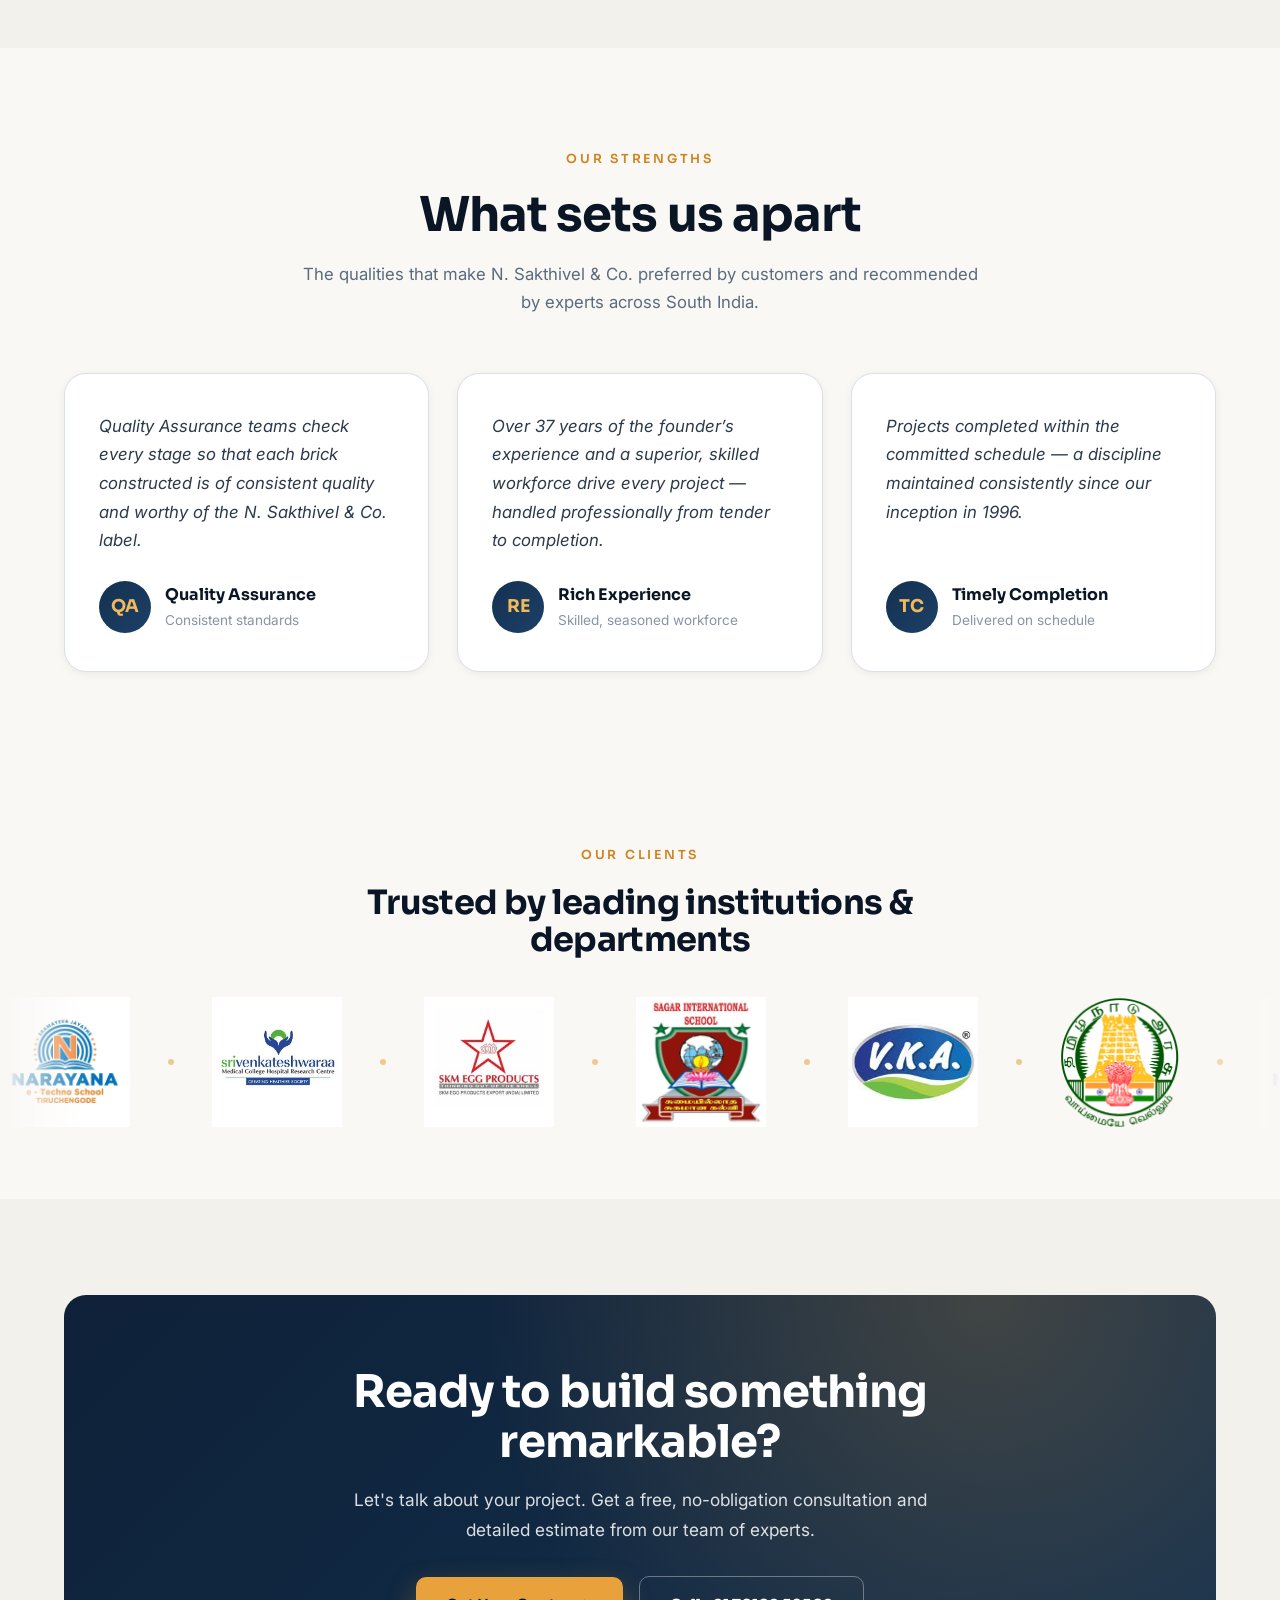
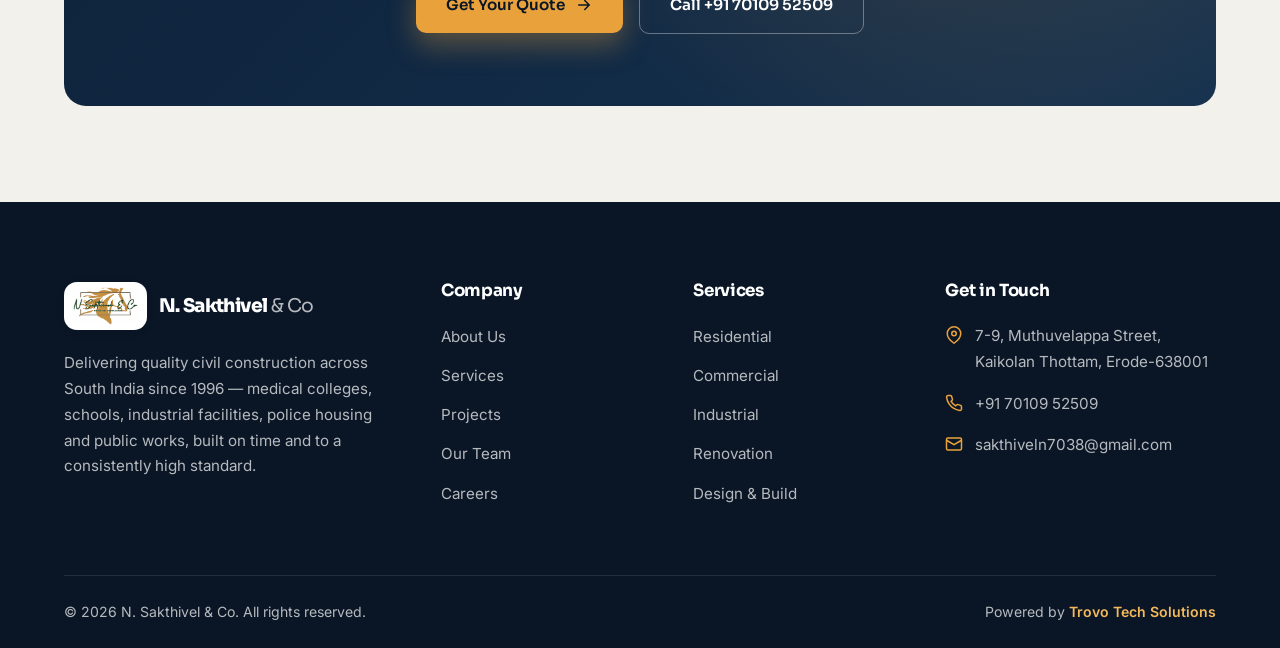
==== commit 2623f64a: "Clean up brand name, footer, hero CTA, contact email and About images - Remove trailing full stop fr" ====
--- a/index.html
+++ b/index.html
@@ -12,7 +12,7 @@
   <link
     href="https://fonts.googleapis.com/css2?family=Sora:wght@400;500;600;700;800&family=Inter:wght@400;500;600&display=swap"
     rel="stylesheet" />
-  <link rel="stylesheet" href="css/style.css?v=16" />
+  <link rel="stylesheet" href="css/style.css?v=18" />
   <link rel="icon" type="image/png" href="images/favicon.png" />
   <link rel="canonical" href="https://www.your-domain.com/" />
   <meta property="og:type" content="website" />
@@ -83,7 +83,7 @@
     <div class="container nav">
       <a href="index.html" class="brand">
         <img src="images/logo.png?v=3" class="brand__logo" alt="N. Sakthivel &amp; Co. — Building Contractor" />
-        <span class="brand__name">N. Sakthivel <span>&amp; Co.</span></span>
+        <span class="brand__name">N. Sakthivel <span>&amp; Co</span></span>
       </a>
       <nav class="nav__links">
         <a href="index.html" class="active">Home</a>
@@ -114,7 +114,7 @@
         consistent standard, on schedule.
       </p>
       <div class="hero__actions">
-        <a href="contact.html" class="btn btn--primary">Request a Free Quote
+        <a href="contact.html" class="btn btn--primary">Request a Quote
           <svg viewBox="0 0 24 24" fill="none">
             <path d="M5 12h14M13 6l6 6-6 6" stroke="currentColor" stroke-width="2" stroke-linecap="round"
               stroke-linejoin="round" />
@@ -168,9 +168,6 @@
           <img src="images/about-construction.jpg"
             alt="Construction site work in progress" />
         </div>
-        <img class="accent-img"
-          src="images/about-architecture.jpg"
-          alt="Modern high-rise architecture" />
       </div>
       <div class="reveal" data-delay="1">
         <span class="eyebrow">Who We Are</span>
@@ -554,30 +551,12 @@
         <div class="footer__about">
           <a href="index.html" class="brand">
             <img src="images/logo.png?v=3" class="brand__logo" alt="N. Sakthivel &amp; Co. — Building Contractor" />
-            <span class="brand__name">N. Sakthivel <span>&amp; Co.</span></span>
+            <span class="brand__name">N. Sakthivel <span>&amp; Co</span></span>
           </a>
           <p>
             Delivering quality civil construction across South India since 1996 — medical colleges, schools, industrial
             facilities, police housing and public works, built on time and to a consistently high standard.
           </p>
-          <div class="footer__social">
-            <a href="#" aria-label="Facebook"><svg viewBox="0 0 24 24" fill="currentColor">
-                <path d="M18 2h-3a5 5 0 0 0-5 5v3H7v4h3v8h4v-8h3l1-4h-4V7a1 1 0 0 1 1-1h3z" />
-              </svg></a>
-            <a href="#" aria-label="LinkedIn"><svg viewBox="0 0 24 24" fill="currentColor">
-                <path
-                  d="M16 8a6 6 0 0 1 6 6v7h-4v-7a2 2 0 0 0-4 0v7h-4v-7a6 6 0 0 1 6-6zM6 9H2v12h4zM4 6a2 2 0 1 0 0-4 2 2 0 0 0 0 4z" />
-              </svg></a>
-            <a href="#" aria-label="Instagram"><svg viewBox="0 0 24 24" fill="none">
-                <rect x="2" y="2" width="20" height="20" rx="5" stroke="currentColor" stroke-width="2" />
-                <circle cx="12" cy="12" r="4" stroke="currentColor" stroke-width="2" />
-                <circle cx="17.5" cy="6.5" r="1.2" fill="currentColor" />
-              </svg></a>
-            <a href="#" aria-label="YouTube"><svg viewBox="0 0 24 24" fill="currentColor">
-                <path
-                  d="M23 12s0-3.5-.45-5.18a2.78 2.78 0 0 0-1.96-1.96C18.88 4.4 12 4.4 12 4.4s-6.88 0-8.59.46A2.78 2.78 0 0 0 1.45 6.82C1 8.5 1 12 1 12s0 3.5.45 5.18a2.78 2.78 0 0 0 1.96 1.96C5.12 19.6 12 19.6 12 19.6s6.88 0 8.59-.46a2.78 2.78 0 0 0 1.96-1.96C23 15.5 23 12 23 12zM9.75 15.02V8.98L15.5 12z" />
-              </svg></a>
-          </div>
         </div>
         <div>
           <h4>Company</h4>
@@ -622,7 +601,7 @@
                 <rect x="2" y="4" width="20" height="16" rx="2" stroke="currentColor" stroke-width="2" />
                 <path d="m22 7-10 6L2 7" stroke="currentColor" stroke-width="2" />
               </svg>
-              sakthiveln7038@gmail.com
+              <a href="mailto:sakthiveln7038@gmail.com">sakthiveln7038@gmail.com</a>
             </li>
           </ul>
         </div>
--- a/css/style.css
+++ b/css/style.css
@@ -903,6 +903,7 @@
   position: absolute;
   top: -26px;
   left: -26px;
+  z-index: 4;
   background: var(--amber-500);
   color: var(--navy-900);
   border-radius: var(--radius);
@@ -1969,6 +1970,26 @@
   margin-top: 3px;
 }
 
+.footer__contact a {
+  color: inherit;
+  transition: color 0.3s;
+  word-break: break-word;
+}
+
+.footer__contact a:hover {
+  color: var(--amber-400);
+}
+
+/* Contact page email link */
+.contact-info__item a {
+  color: inherit;
+  transition: color 0.3s;
+}
+
+.contact-info__item a:hover {
+  color: var(--amber-600);
+}
+
 .footer__bottom {
   border-top: 1px solid rgba(255, 255, 255, 0.1);
   padding: 24px 0;
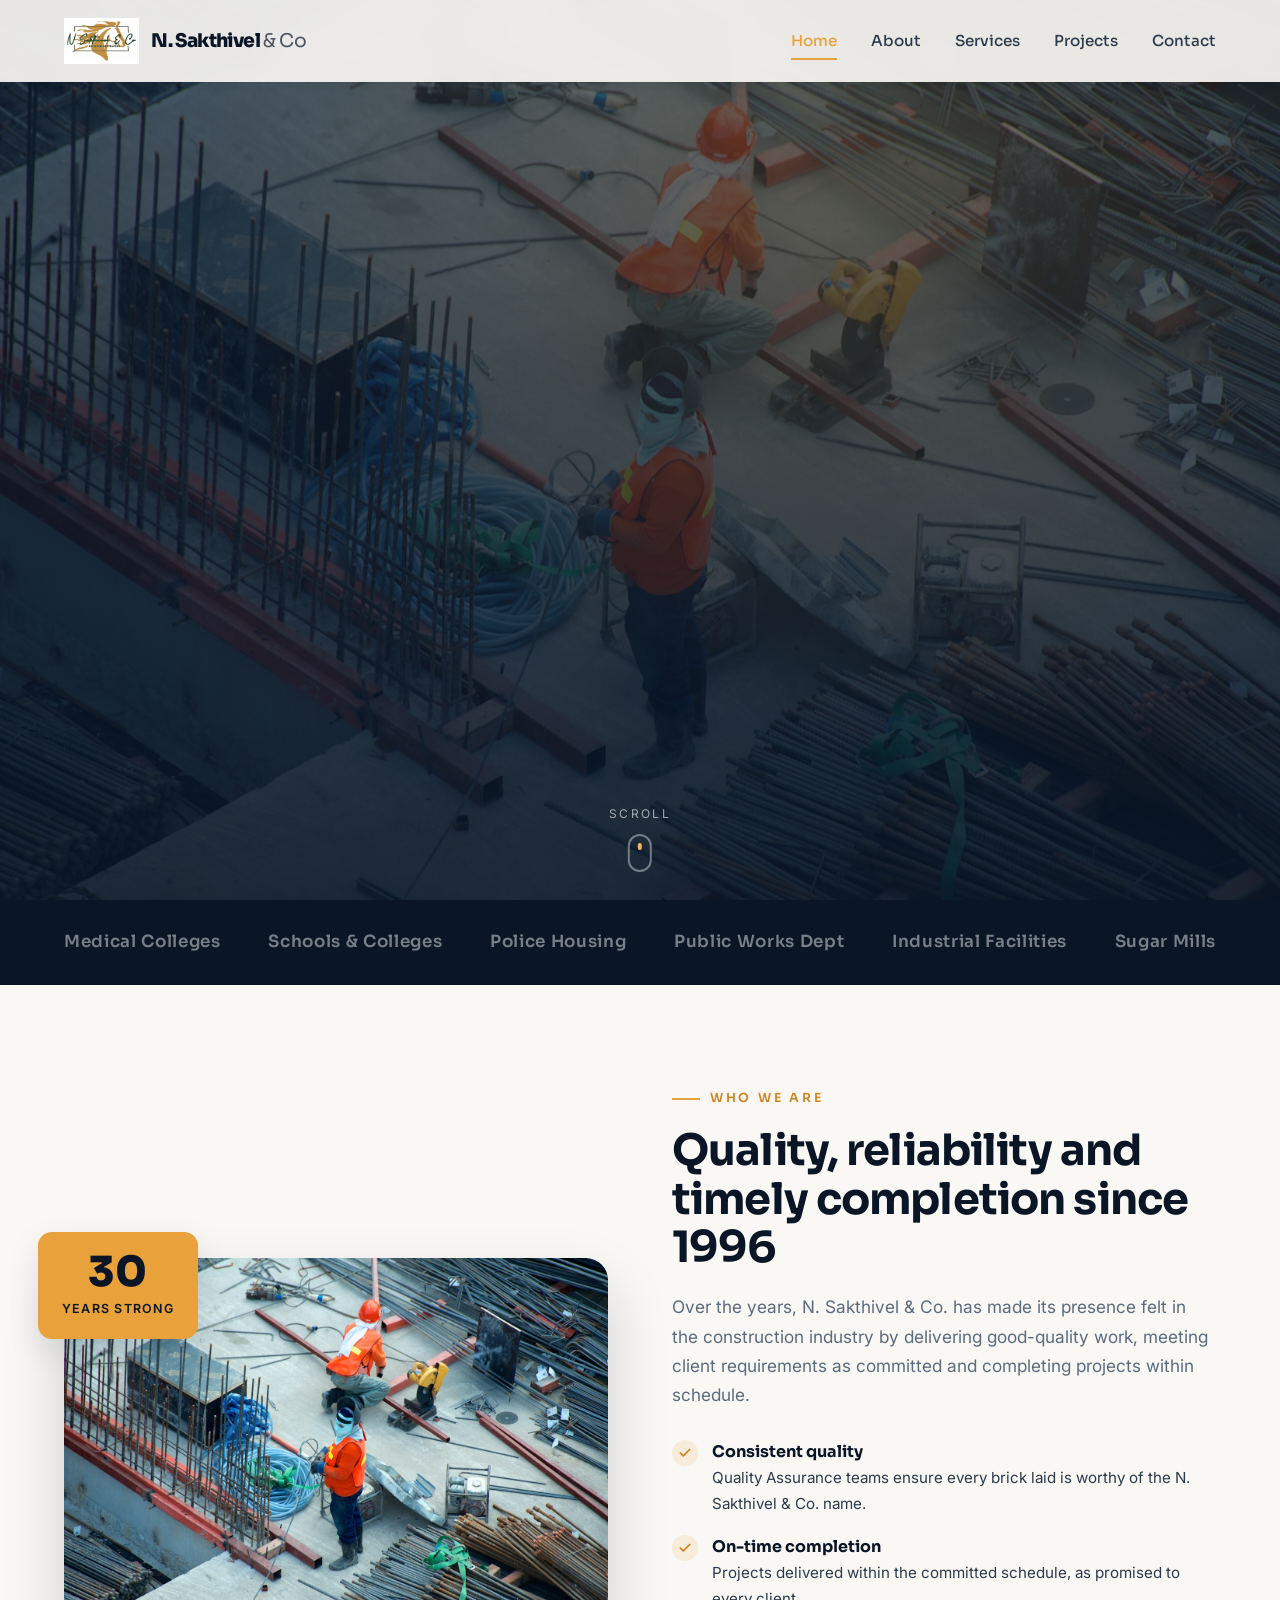
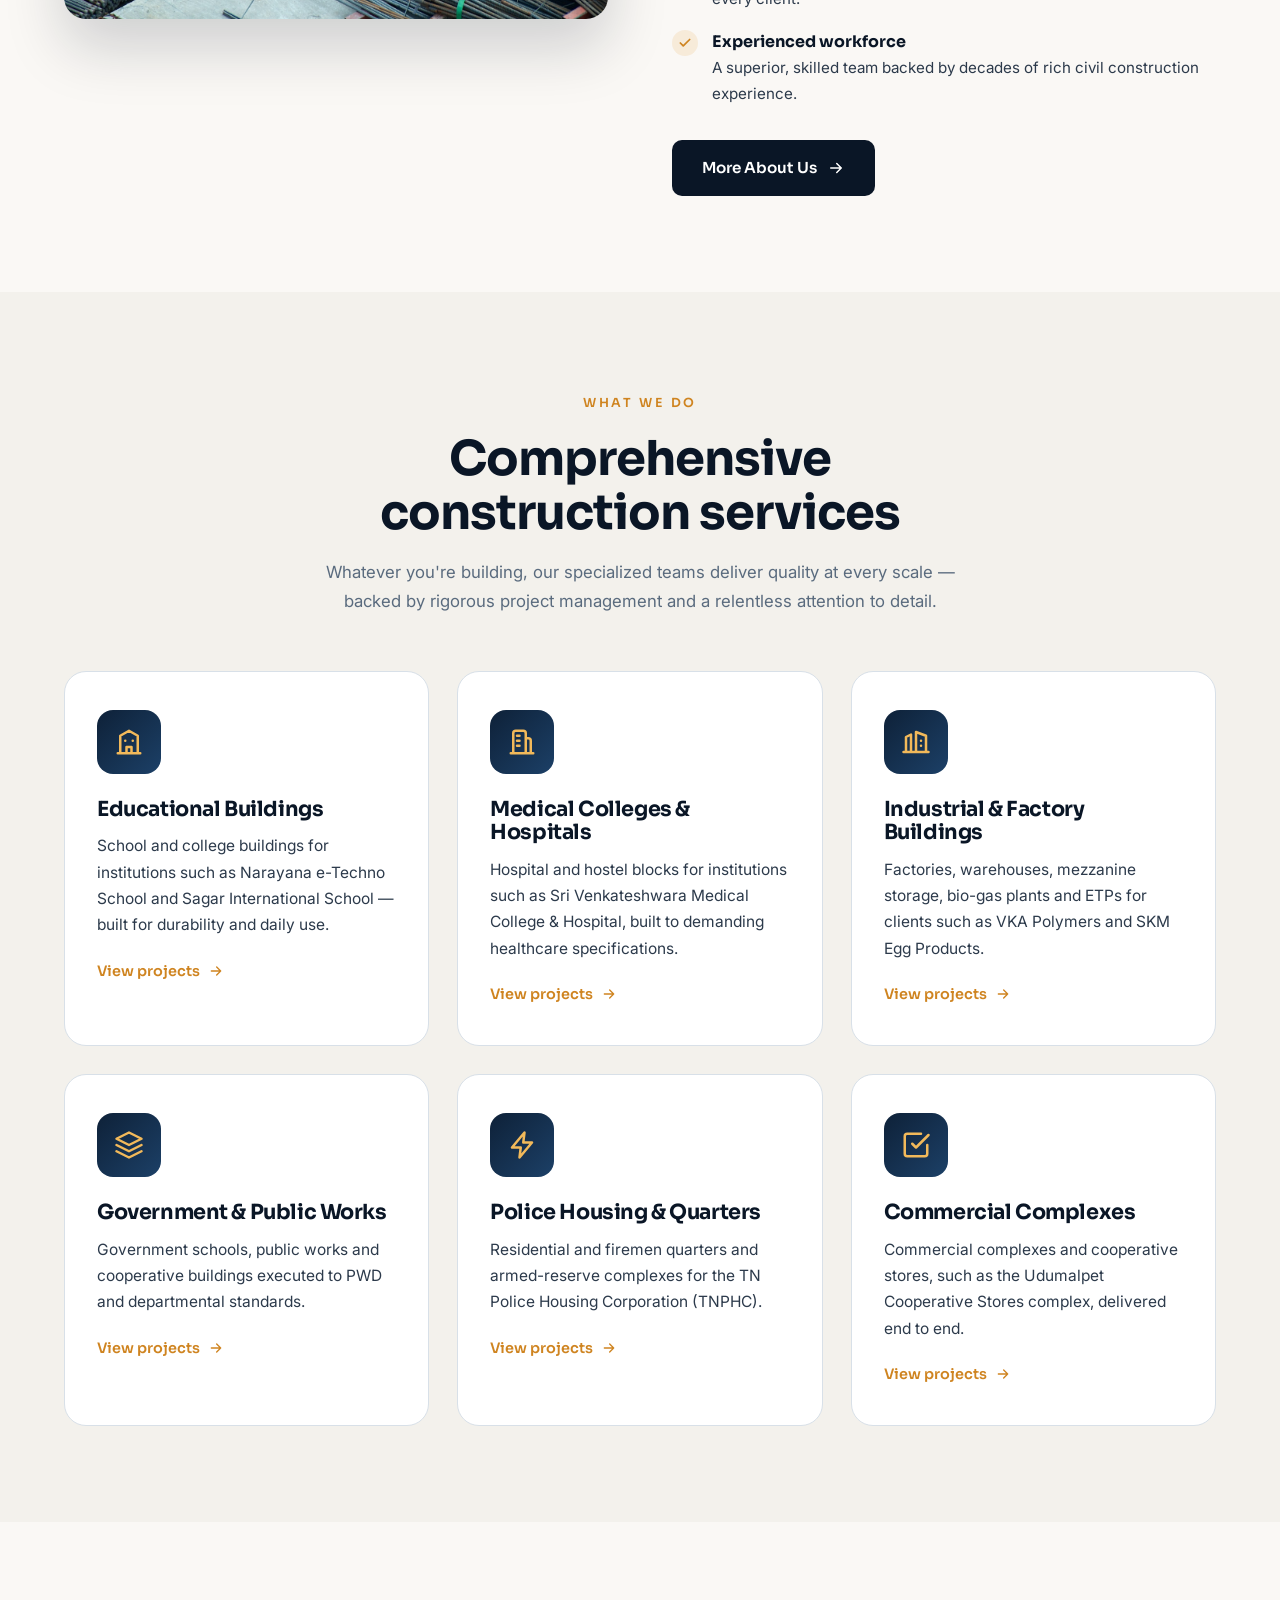
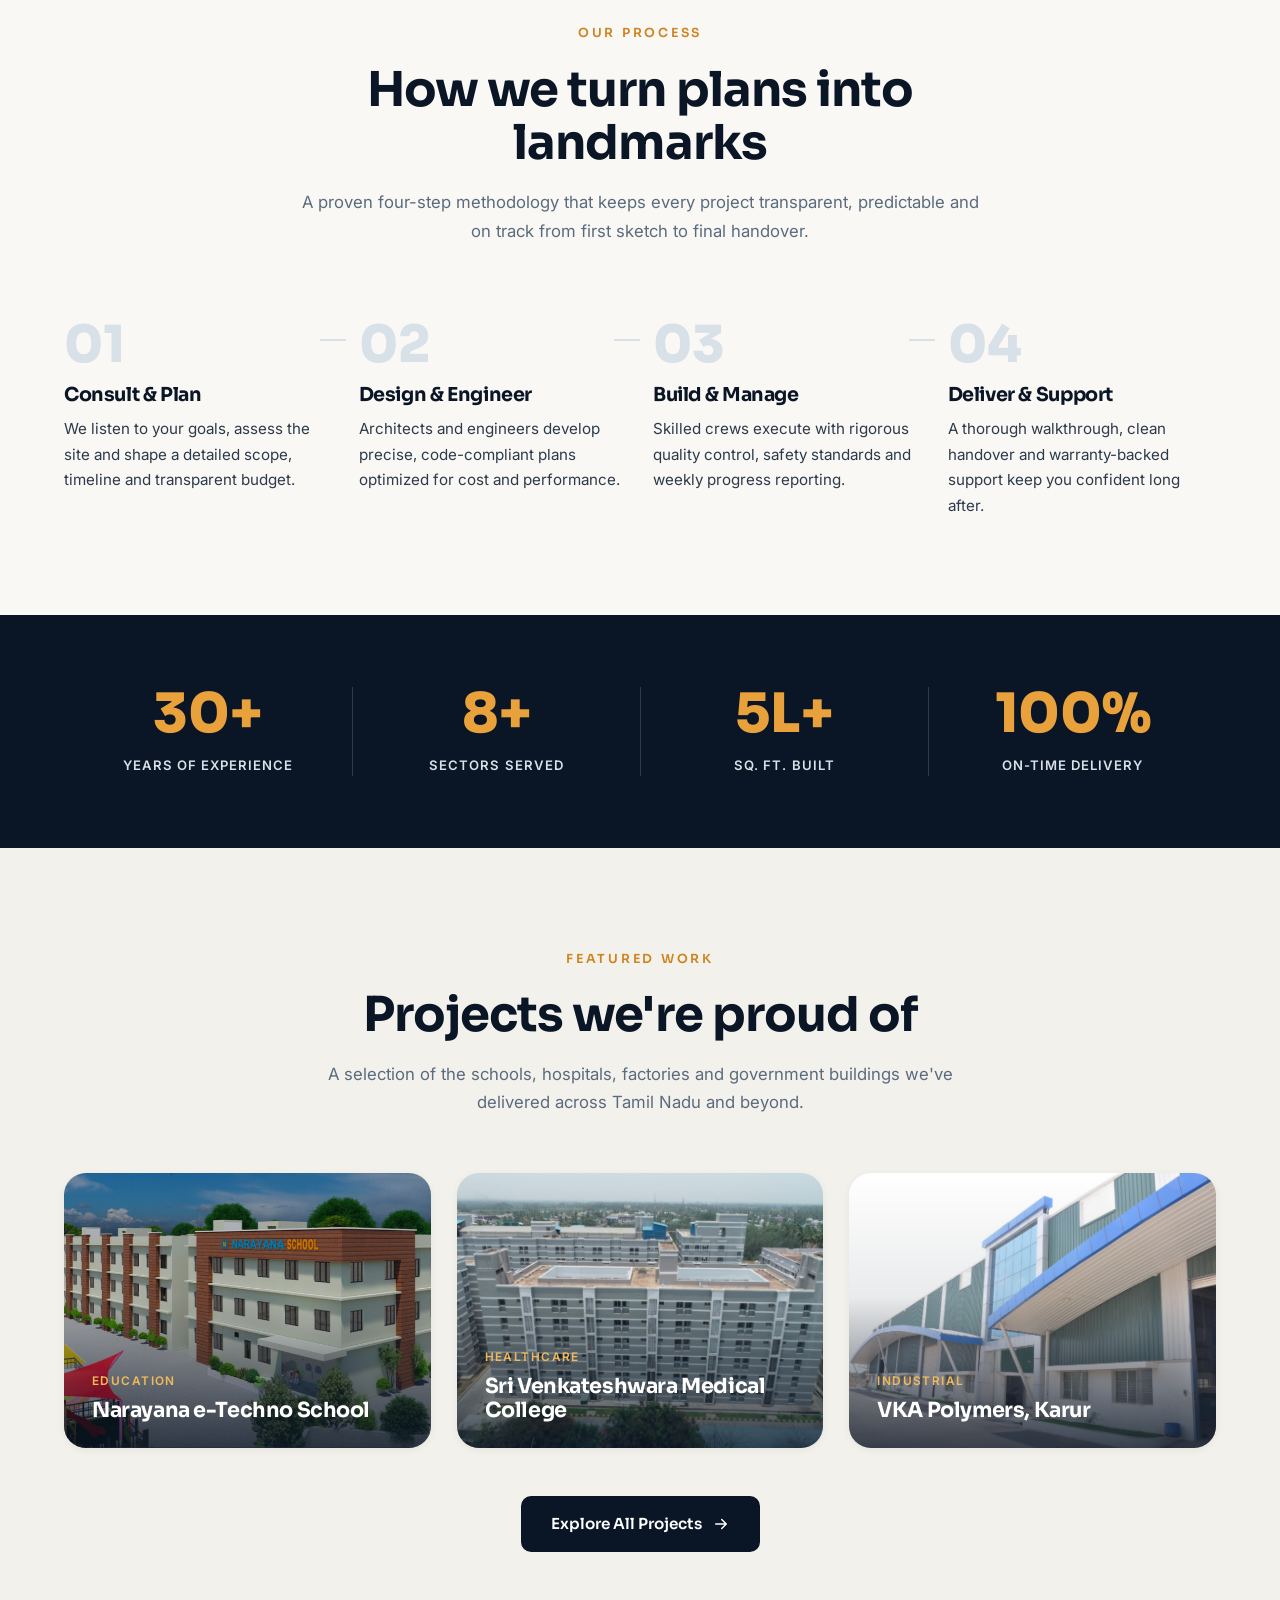
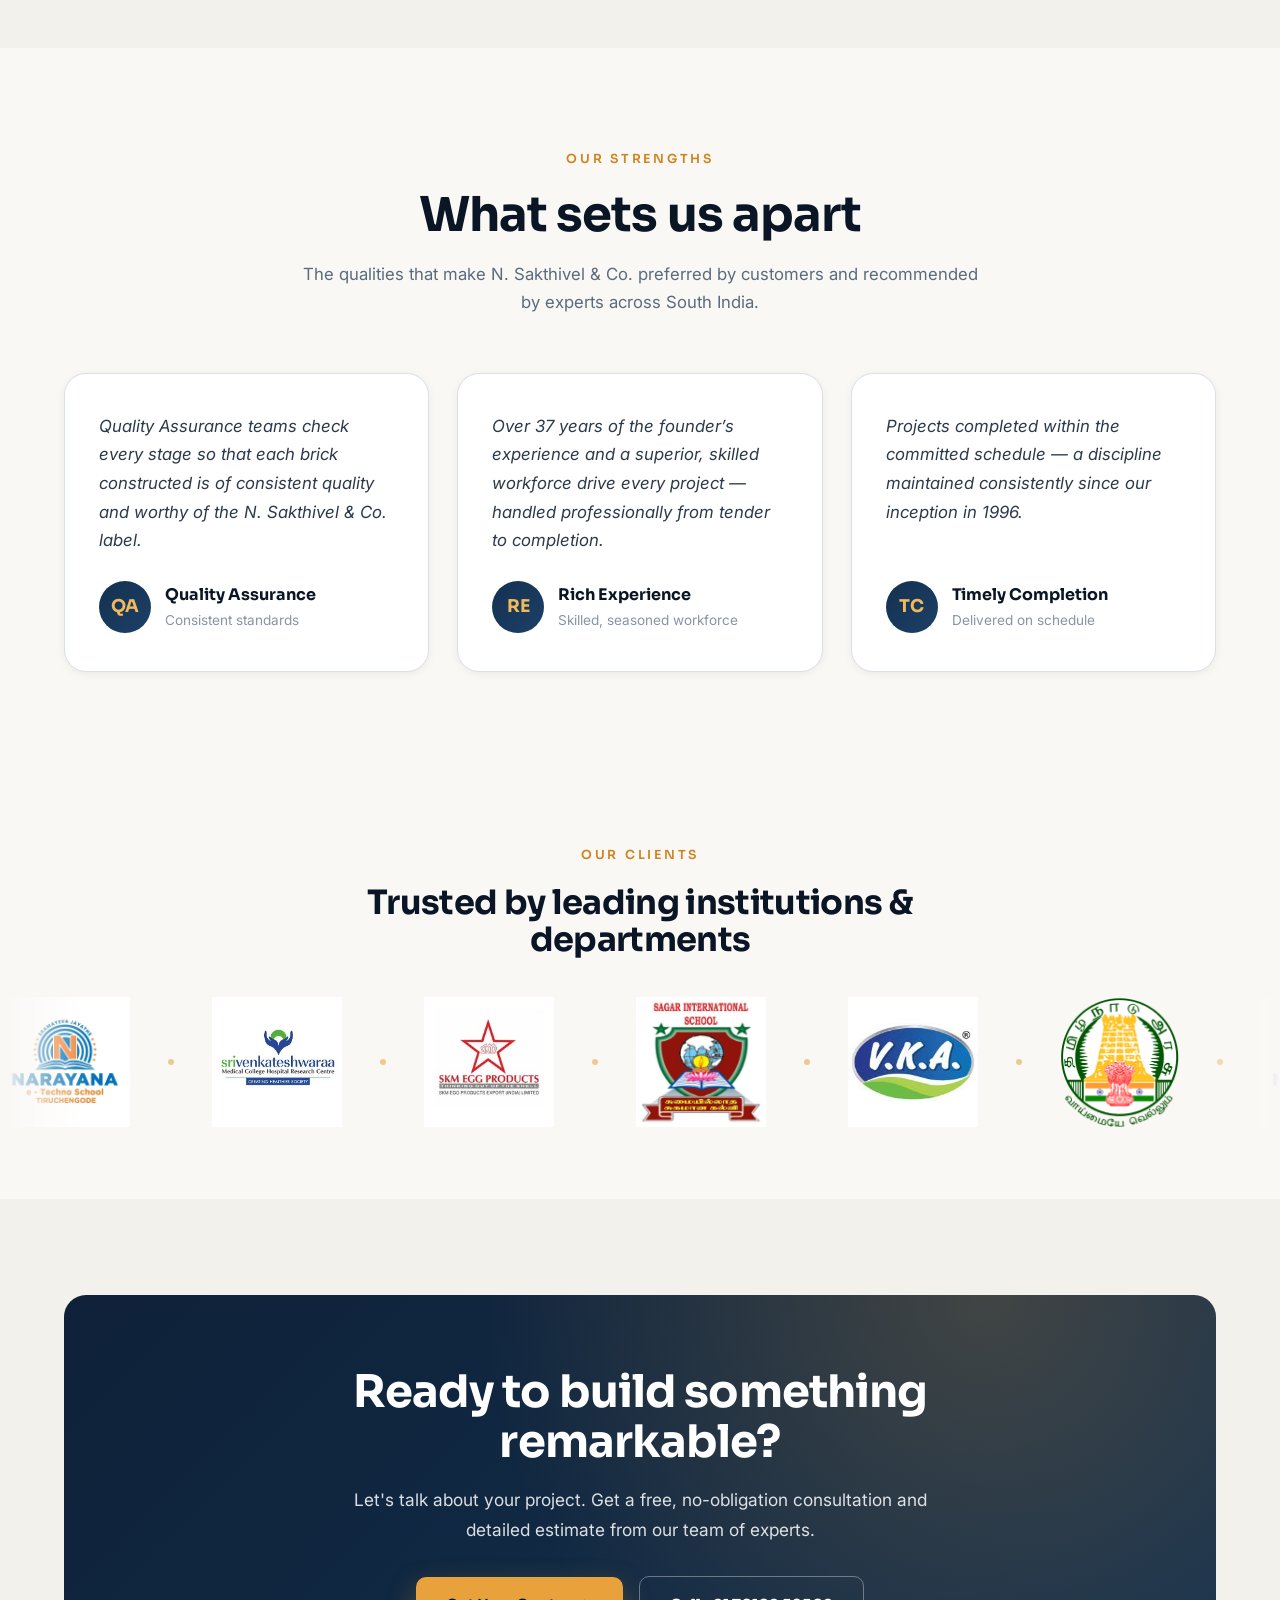
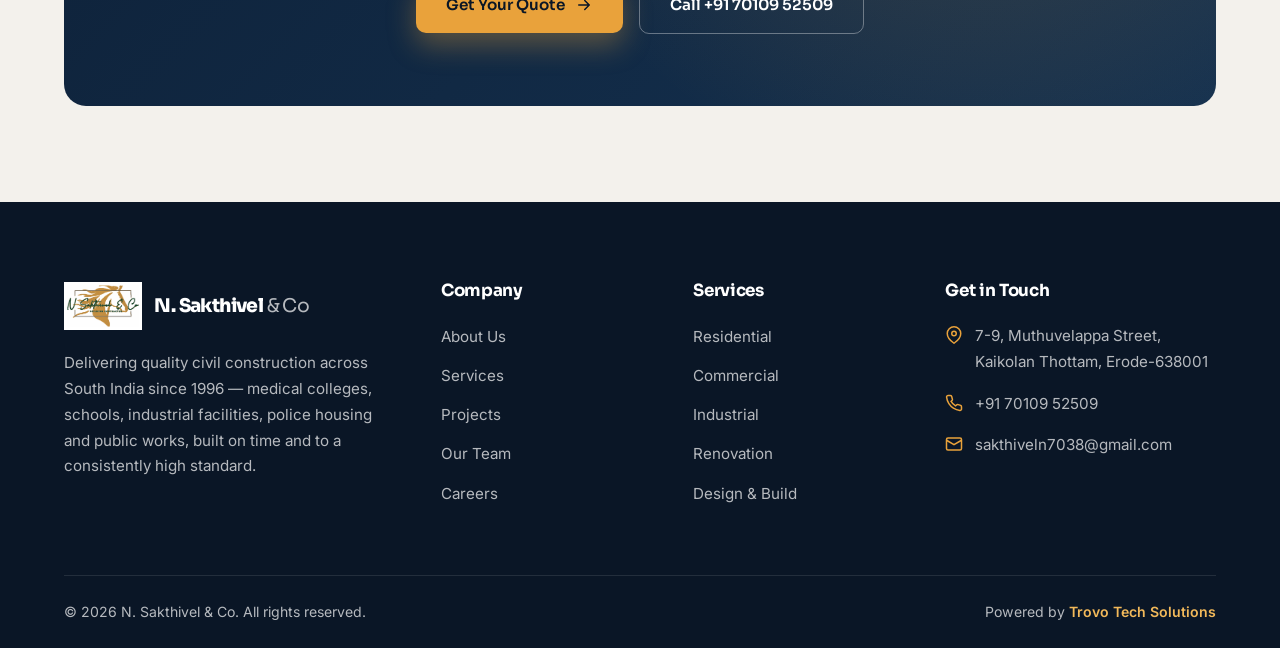
==== commit 1d171ac6: "Light cream header, transparent logo, print stylesheet - Make the header always the cream "paper" to" ====
--- a/index.html
+++ b/index.html
@@ -12,7 +12,7 @@
   <link
     href="https://fonts.googleapis.com/css2?family=Sora:wght@400;500;600;700;800&family=Inter:wght@400;500;600&display=swap"
     rel="stylesheet" />
-  <link rel="stylesheet" href="css/style.css?v=18" />
+  <link rel="stylesheet" href="css/style.css?v=21" />
   <link rel="icon" type="image/png" href="images/favicon.png" />
   <link rel="canonical" href="https://www.your-domain.com/" />
   <meta property="og:type" content="website" />
@@ -82,7 +82,7 @@
   <header class="header">
     <div class="container nav">
       <a href="index.html" class="brand">
-        <img src="images/logo.png?v=3" class="brand__logo" alt="N. Sakthivel &amp; Co. — Building Contractor" />
+        <img src="images/logo.png?v=4" class="brand__logo" alt="N. Sakthivel &amp; Co. — Building Contractor" />
         <span class="brand__name">N. Sakthivel <span>&amp; Co</span></span>
       </a>
       <nav class="nav__links">
@@ -165,8 +165,7 @@
           <div class="t">Years Strong</div>
         </div>
         <div class="split__frame">
-          <img src="images/about-construction.jpg"
-            alt="Construction site work in progress" />
+          <img src="images/about-construction.jpg" alt="Construction site work in progress" />
         </div>
       </div>
       <div class="reveal" data-delay="1">
@@ -489,12 +488,14 @@
     <div class="marquee reveal" aria-label="Clients and partners">
       <div class="marquee__track">
         <span class="marquee__item">
-          <img class="marquee__logo" src="images/clients/narayana.jpg" alt="Narayana e-Techno School" onerror="this.remove()" />
+          <img class="marquee__logo" src="images/clients/narayana.jpg" alt="Narayana e-Techno School"
+            onerror="this.remove()" />
           <span class="marquee__label">Narayana e-Techno School</span>
         </span>
-        
+
         <span class="marquee__item">
-          <img class="marquee__logo" src="images/clients/sri-venkateshwara.jpeg" alt="Sri Venkateshwara Medical College" onerror="this.remove()" />
+          <img class="marquee__logo" src="images/clients/sri-venkateshwara.jpeg" alt="Sri Venkateshwara Medical College"
+            onerror="this.remove()" />
           <span class="marquee__label">Sri Venkateshwara Medical College</span>
         </span>
 
@@ -504,7 +505,8 @@
         </span>
 
         <span class="marquee__item">
-          <img class="marquee__logo" src="images/clients/sagar.jpeg" alt="Sagar International School" onerror="this.remove()" />
+          <img class="marquee__logo" src="images/clients/sagar.jpeg" alt="Sagar International School"
+            onerror="this.remove()" />
           <span class="marquee__label">Sagar International School</span>
         </span>
 
@@ -514,7 +516,8 @@
         </span>
 
         <span class="marquee__item">
-          <img class="marquee__logo" src="images/clients/pwd.png" alt="TN Police Housing Corporation" onerror="this.remove()" />
+          <img class="marquee__logo" src="images/clients/pwd.png" alt="TN Police Housing Corporation"
+            onerror="this.remove()" />
           <span class="marquee__label">TN Police Housing Corporation</span>
         </span>
 
@@ -550,7 +553,7 @@
       <div class="footer__grid">
         <div class="footer__about">
           <a href="index.html" class="brand">
-            <img src="images/logo.png?v=3" class="brand__logo" alt="N. Sakthivel &amp; Co. — Building Contractor" />
+            <img src="images/logo.png?v=4" class="brand__logo" alt="N. Sakthivel &amp; Co. — Building Contractor" />
             <span class="brand__name">N. Sakthivel <span>&amp; Co</span></span>
           </a>
           <p>
@@ -608,7 +611,8 @@
       </div>
       <div class="footer__bottom">
         <span>© <span id="year">2026</span> N. Sakthivel &amp; Co. All rights reserved.</span>
-        <span>Powered by <a href="https://www.trovotechsolutions.in" target="_blank" rel="noopener">Trovo Tech Solutions</a></span>
+        <span>Powered by <a href="https://www.trovotechsolutions.in" target="_blank" rel="noopener">Trovo Tech
+            Solutions</a></span>
       </div>
     </div>
   </footer>
--- a/css/style.css
+++ b/css/style.css
@@ -332,17 +332,17 @@
   left: 0;
   right: 0;
   z-index: 100;
-  transition:
-    background 0.4s var(--ease),
-    box-shadow 0.4s var(--ease),
-    padding 0.4s var(--ease);
-  padding: 22px 0;
-}
-
-.header.scrolled {
   background: rgba(250, 248, 245, 0.92);
   backdrop-filter: blur(14px);
   box-shadow: var(--shadow-sm);
+  transition:
+    box-shadow 0.4s var(--ease),
+    padding 0.4s var(--ease);
+  padding: 18px 0;
+}
+
+.header.scrolled {
+  box-shadow: var(--shadow-md);
   padding: 14px 0;
 }
 
@@ -359,12 +359,8 @@
   font-family: var(--font-display);
   font-weight: 800;
   font-size: 1.25rem;
-  color: var(--white);
+  color: var(--navy-900);
   letter-spacing: -0.03em;
-}
-
-.header.scrolled .brand {
-  color: var(--navy-900);
 }
 
 .brand__logo {
@@ -372,13 +368,9 @@
   width: auto;
   display: block;
   flex-shrink: 0;
-  background: #fff;
-  border-radius: 13px;
-  padding: 3px 7px;
-  box-shadow: 0 2px 8px rgba(0, 0, 0, 0.08);
-  transition:
-    transform 0.4s var(--ease),
-    box-shadow 0.4s var(--ease);
+  background: transparent;
+  box-shadow: none;
+  transition: transform 0.4s var(--ease);
 }
 
 .brand:hover .brand__logo {
@@ -437,7 +429,7 @@
   font-family: var(--font-display);
   font-weight: 500;
   font-size: 0.95rem;
-  color: rgba(255, 255, 255, 0.9);
+  color: var(--slate-700);
   position: relative;
   padding: 4px 0;
   transition: color 0.25s;
@@ -507,7 +499,7 @@
 
 .nav__toggle span {
   height: 2.5px;
-  background: var(--white);
+  background: var(--navy-900);
   border-radius: 2px;
   transition: 0.3s;
 }
@@ -2337,7 +2329,7 @@
     transform: translateY(-7.5px) rotate(-45deg);
   }
 
-  .header.scrolled .nav__toggle.open span {
+  .nav__toggle.open span {
     background: var(--white);
   }
 
@@ -2542,3 +2534,58 @@
     height: 42px;
   }
 }
+
+/* ---------- Print / PDF export ---------- */
+@media print {
+  *,
+  *::before,
+  *::after {
+    -webkit-print-color-adjust: exact !important;
+    print-color-adjust: exact !important;
+  }
+
+  /* Reveal everything that is normally animated in on scroll */
+  .reveal {
+    opacity: 1 !important;
+    transform: none !important;
+  }
+  .hero__badge,
+  .hero h1,
+  .hero p,
+  .hero__actions,
+  .hero__stats,
+  .banner h1,
+  .banner p,
+  .banner .crumbs {
+    opacity: 1 !important;
+    animation: none !important;
+  }
+
+  /* Let the header flow with the document instead of overlapping each page */
+  .header {
+    position: static !important;
+    backdrop-filter: none !important;
+  }
+
+  /* Drop interactive-only / decorative bits */
+  .hero__caption,
+  .scroll-hint,
+  .to-top {
+    display: none !important;
+  }
+
+  /* Shrink the full-screen hero so it doesn't waste a page */
+  .hero {
+    min-height: auto !important;
+    padding: 48px 0 !important;
+  }
+
+  /* Avoid splitting cards across pages */
+  .service-card,
+  .project-card,
+  .stat-block,
+  .team-card,
+  .acc-item {
+    break-inside: avoid;
+  }
+}
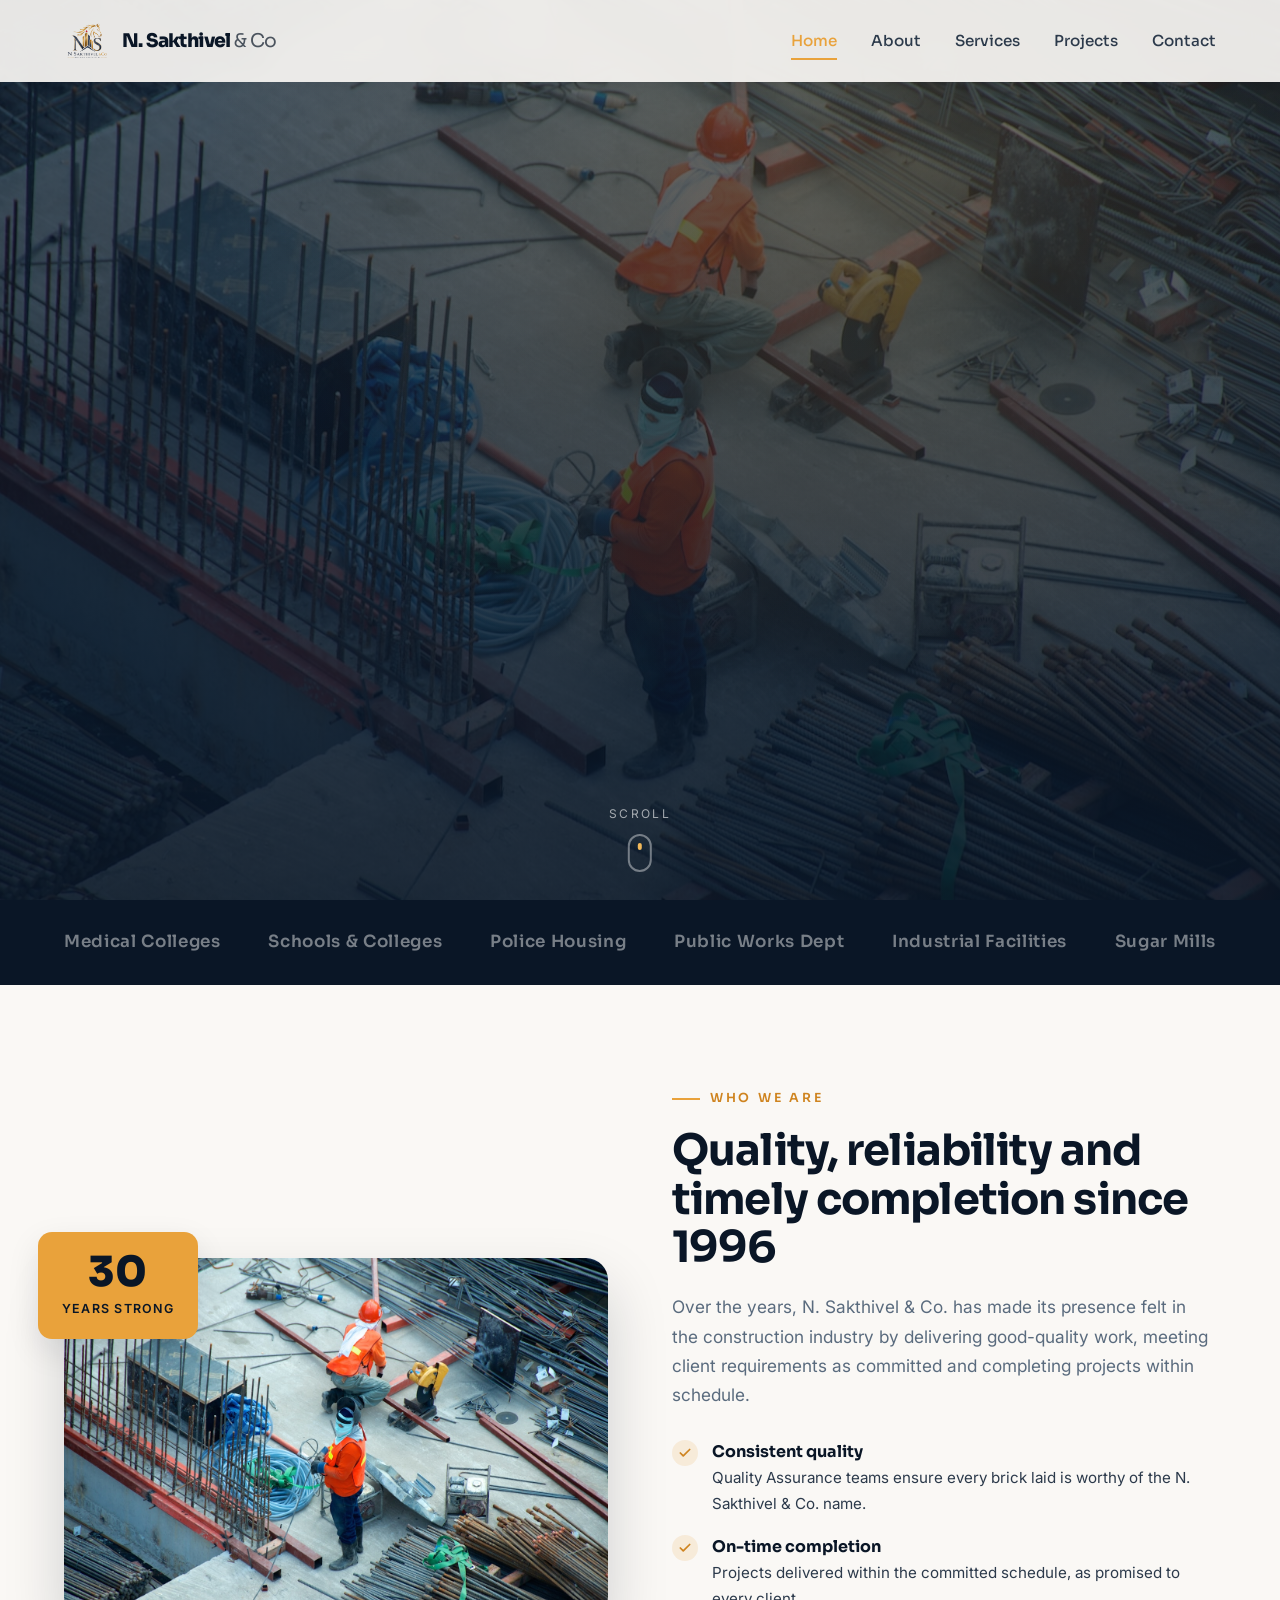
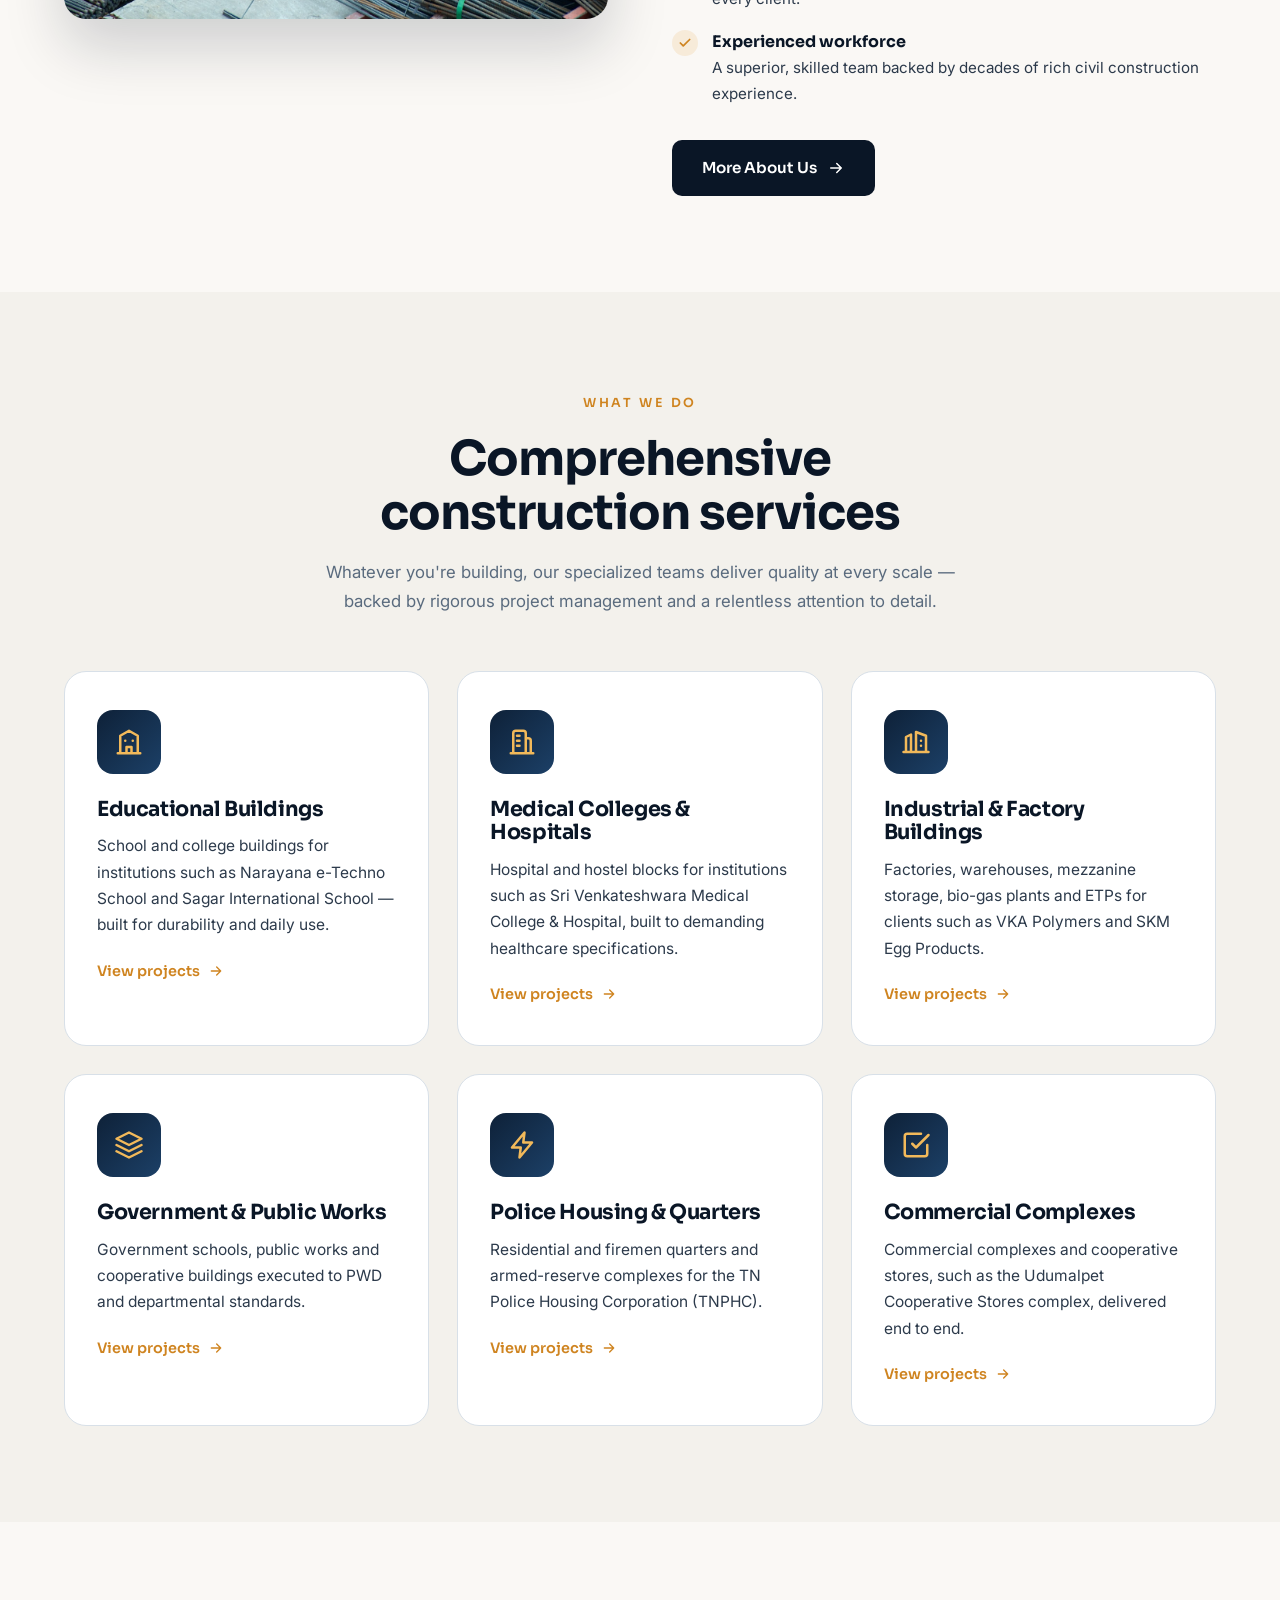
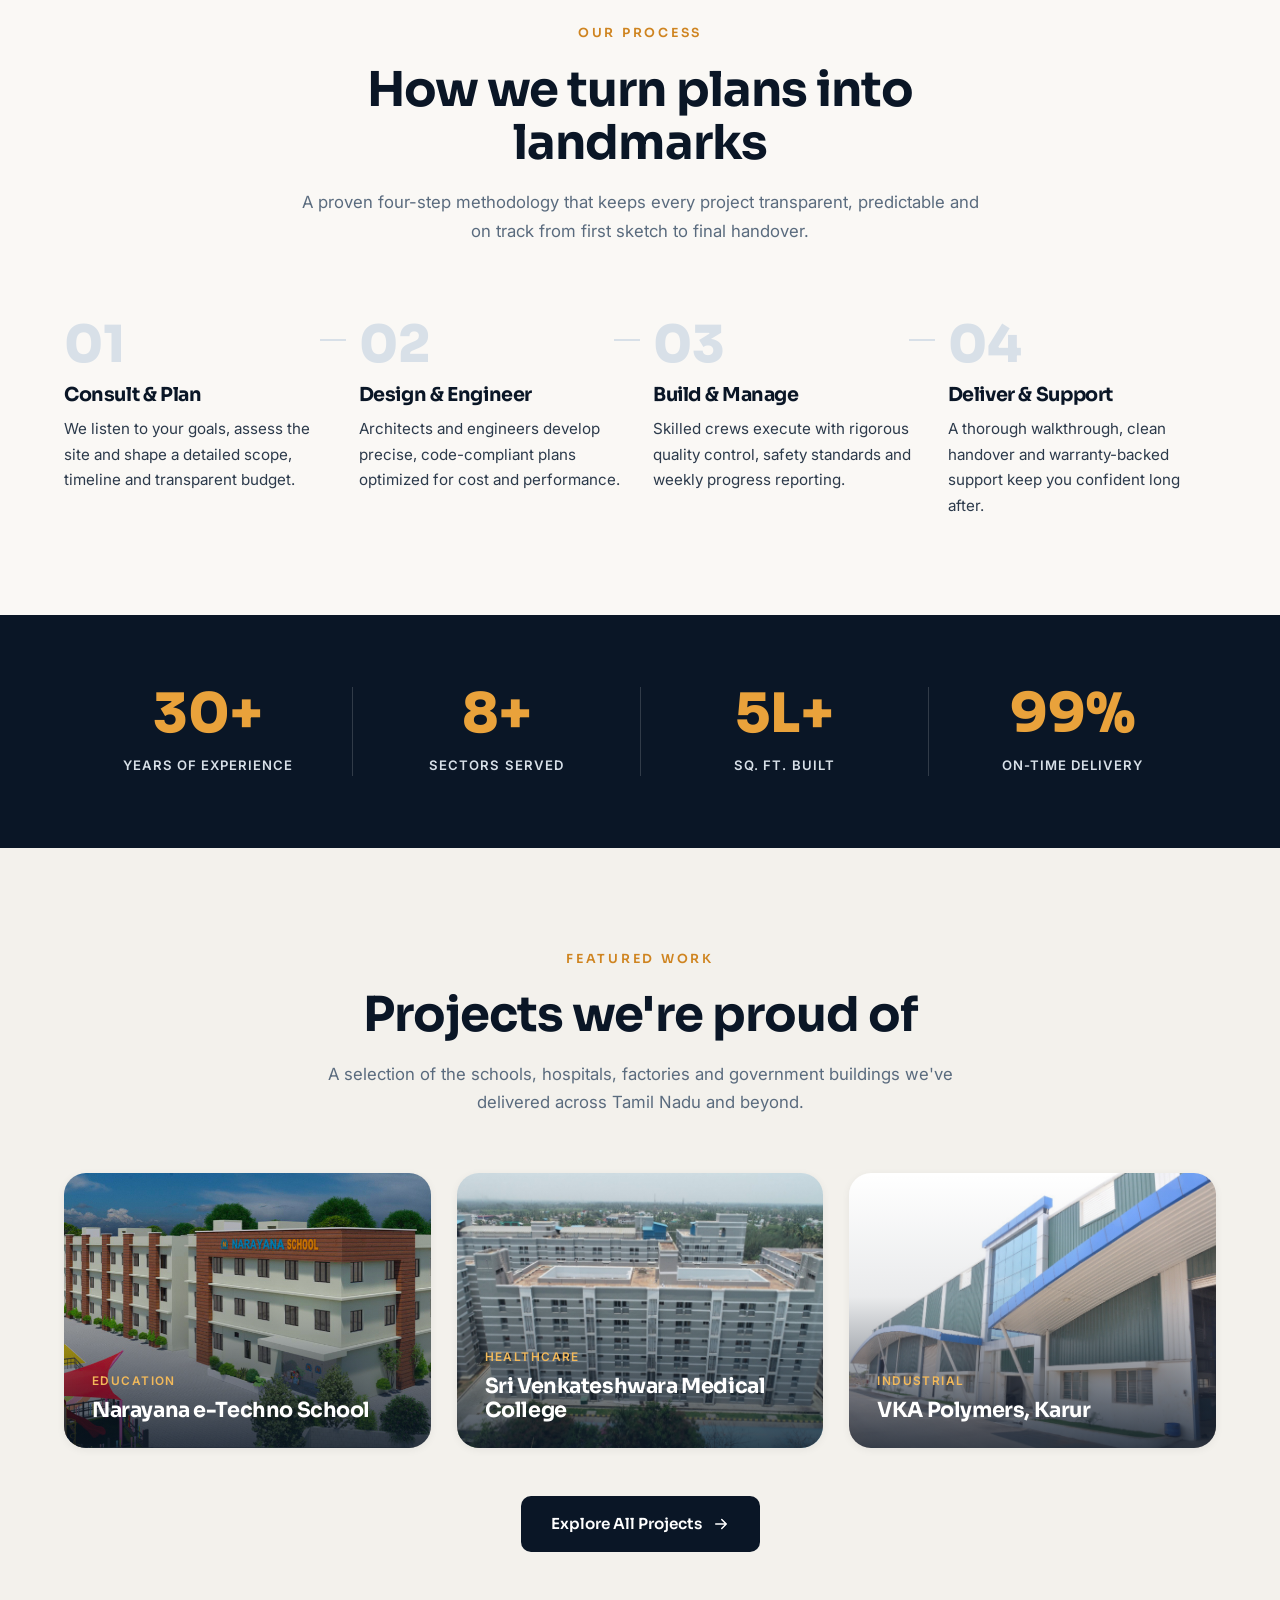
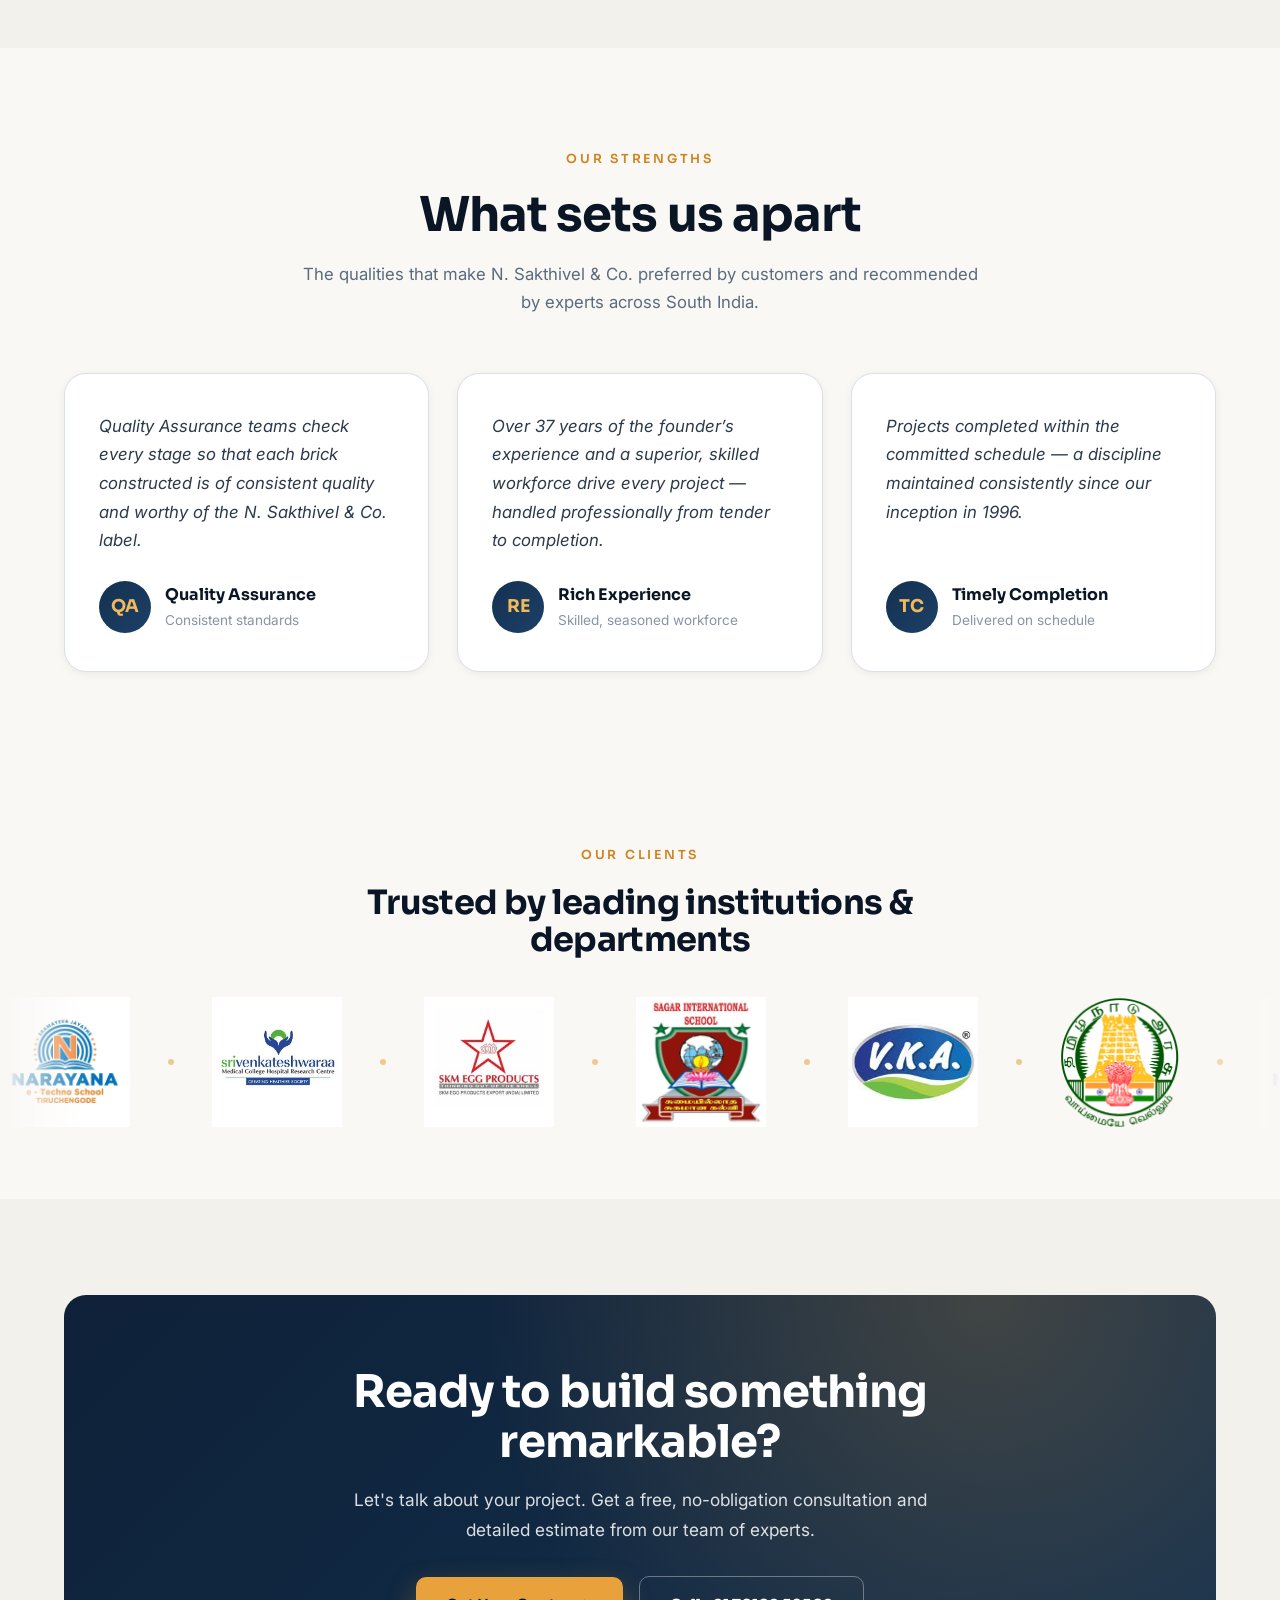
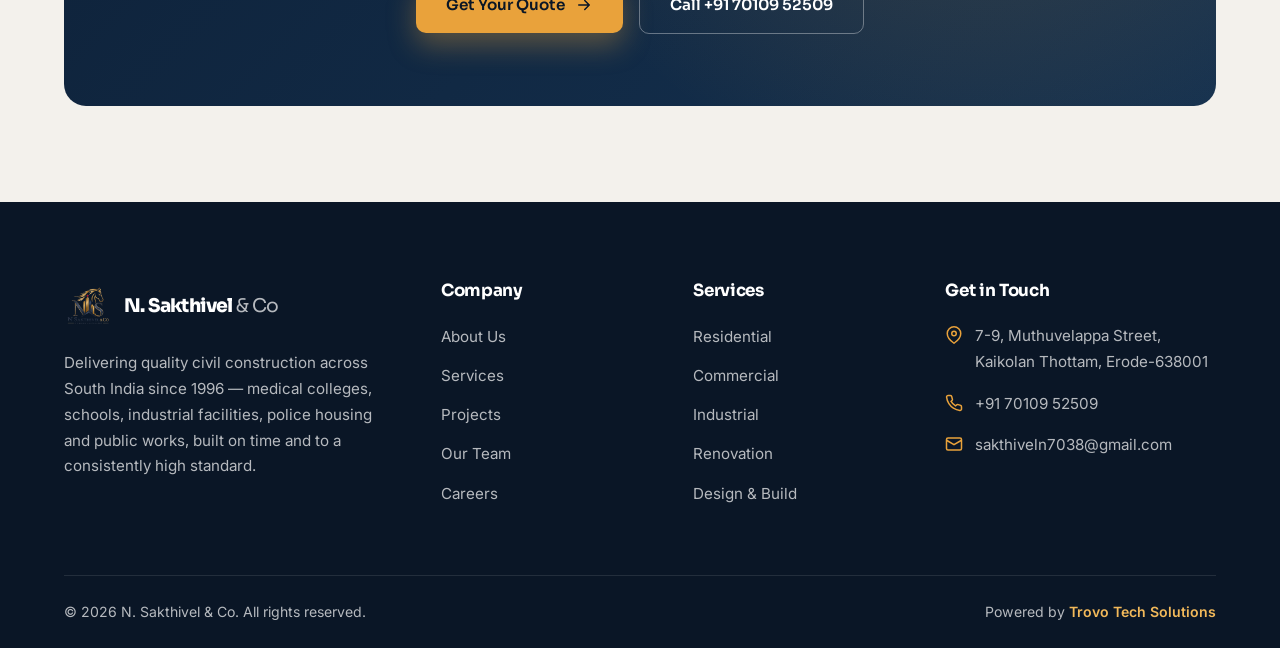
==== commit 24d09ece: "Fix broken header logo: restore transparent PNG, bump cache to v=5 The logo had been replaced with a" ====
--- a/index.html
+++ b/index.html
@@ -14,19 +14,19 @@
     rel="stylesheet" />
   <link rel="stylesheet" href="css/style.css?v=21" />
   <link rel="icon" type="image/png" href="images/favicon.png" />
-  <link rel="canonical" href="https://www.your-domain.com/" />
+  <link rel="canonical" href="https://nsakthivelandco.in/" />
   <meta property="og:type" content="website" />
   <meta property="og:site_name" content="N. Sakthivel &amp; Co." />
   <meta property="og:title" content="N. Sakthivel &amp; Co. — Quality Civil Construction Since 1996" />
   <meta property="og:description"
     content="N. Sakthivel & Co. is a quality-conscious civil construction firm in Erode, Tamil Nadu, delivering schools, colleges, hospitals, industrial and government projects across South India since 1996." />
-  <meta property="og:url" content="https://www.your-domain.com/" />
-  <meta property="og:image" content="https://www.your-domain.com/images/logo.png" />
+  <meta property="og:url" content="https://nsakthivelandco.in/" />
+  <meta property="og:image" content="https://nsakthivelandco.in/images/logo.png" />
   <meta name="twitter:card" content="summary" />
   <meta name="twitter:title" content="N. Sakthivel &amp; Co. — Quality Civil Construction Since 1996" />
   <meta name="twitter:description"
     content="N. Sakthivel & Co. is a quality-conscious civil construction firm in Erode, Tamil Nadu, delivering schools, colleges, hospitals, industrial and government projects across South India since 1996." />
-  <meta name="twitter:image" content="https://www.your-domain.com/images/logo.png" />
+  <meta name="twitter:image" content="https://nsakthivelandco.in/images/logo.png" />
   <meta name="theme-color" content="#0a1626" />
   <script type="application/ld+json">
       {
@@ -35,9 +35,9 @@
         "name": "N. Sakthivel & Co.",
         "alternateName": ["N Sakthivel and Co", "N. Sakthivel and Company", "N Sakthivel & Co"],
         "description": "Quality-conscious civil construction firm in Erode, Tamil Nadu, delivering schools, colleges, medical colleges, hospitals, industrial, government and commercial buildings across South India since 1996.",
-        "url": "https://www.your-domain.com/",
-        "logo": "https://www.your-domain.com/images/logo.png",
-        "image": "https://www.your-domain.com/images/logo.png",
+        "url": "https://nsakthivelandco.in/",
+        "logo": "https://nsakthivelandco.in/images/logo.png",
+        "image": "https://nsakthivelandco.in/images/logo.png",
         "telephone": "+91-70109-52509",
         "email": "sakthiveln7038@gmail.com",
         "foundingDate": "1996",
@@ -82,7 +82,7 @@
   <header class="header">
     <div class="container nav">
       <a href="index.html" class="brand">
-        <img src="images/logo.png?v=4" class="brand__logo" alt="N. Sakthivel &amp; Co. — Building Contractor" />
+        <img src="images/logo.png?v=5" class="brand__logo" alt="N. Sakthivel &amp; Co. — Building Contractor" />
         <span class="brand__name">N. Sakthivel <span>&amp; Co</span></span>
       </a>
       <nav class="nav__links">
@@ -553,7 +553,7 @@
       <div class="footer__grid">
         <div class="footer__about">
           <a href="index.html" class="brand">
-            <img src="images/logo.png?v=4" class="brand__logo" alt="N. Sakthivel &amp; Co. — Building Contractor" />
+            <img src="images/logo.png?v=5" class="brand__logo" alt="N. Sakthivel &amp; Co. — Building Contractor" />
             <span class="brand__name">N. Sakthivel <span>&amp; Co</span></span>
           </a>
           <p>
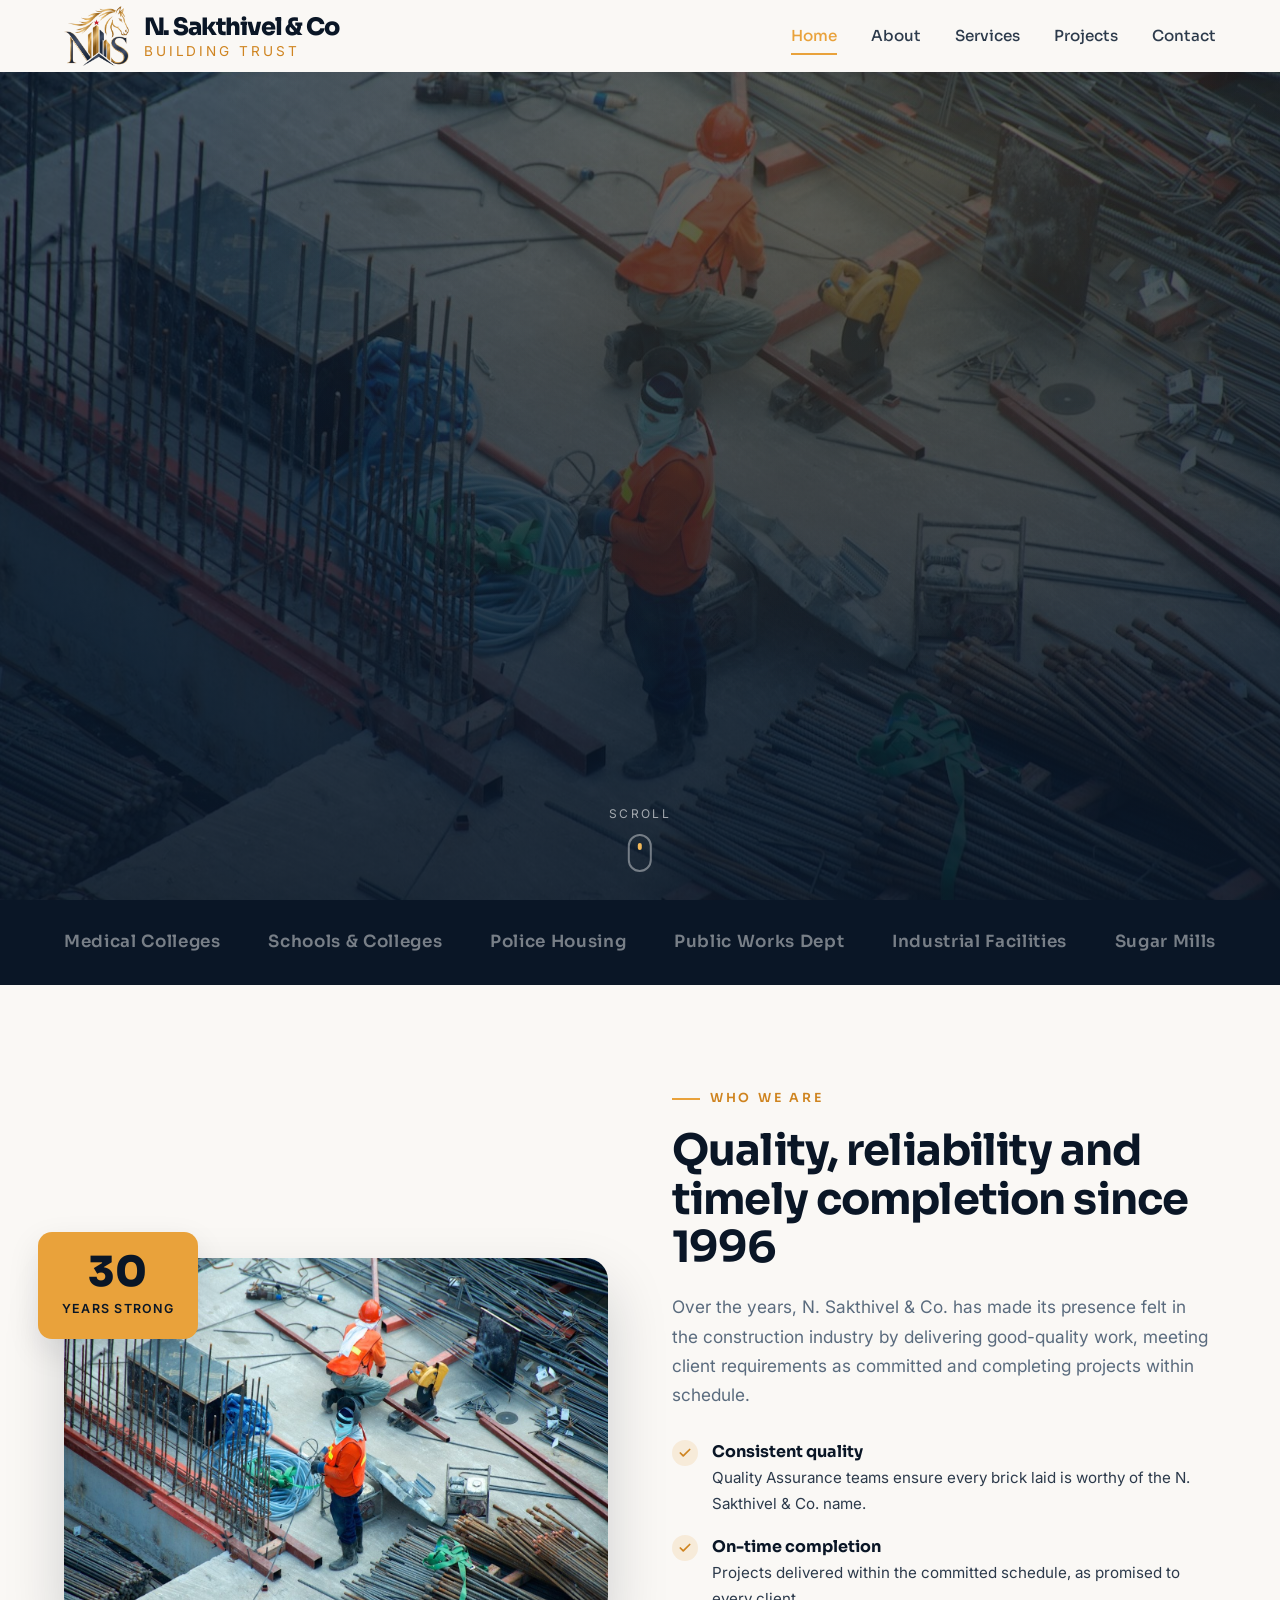
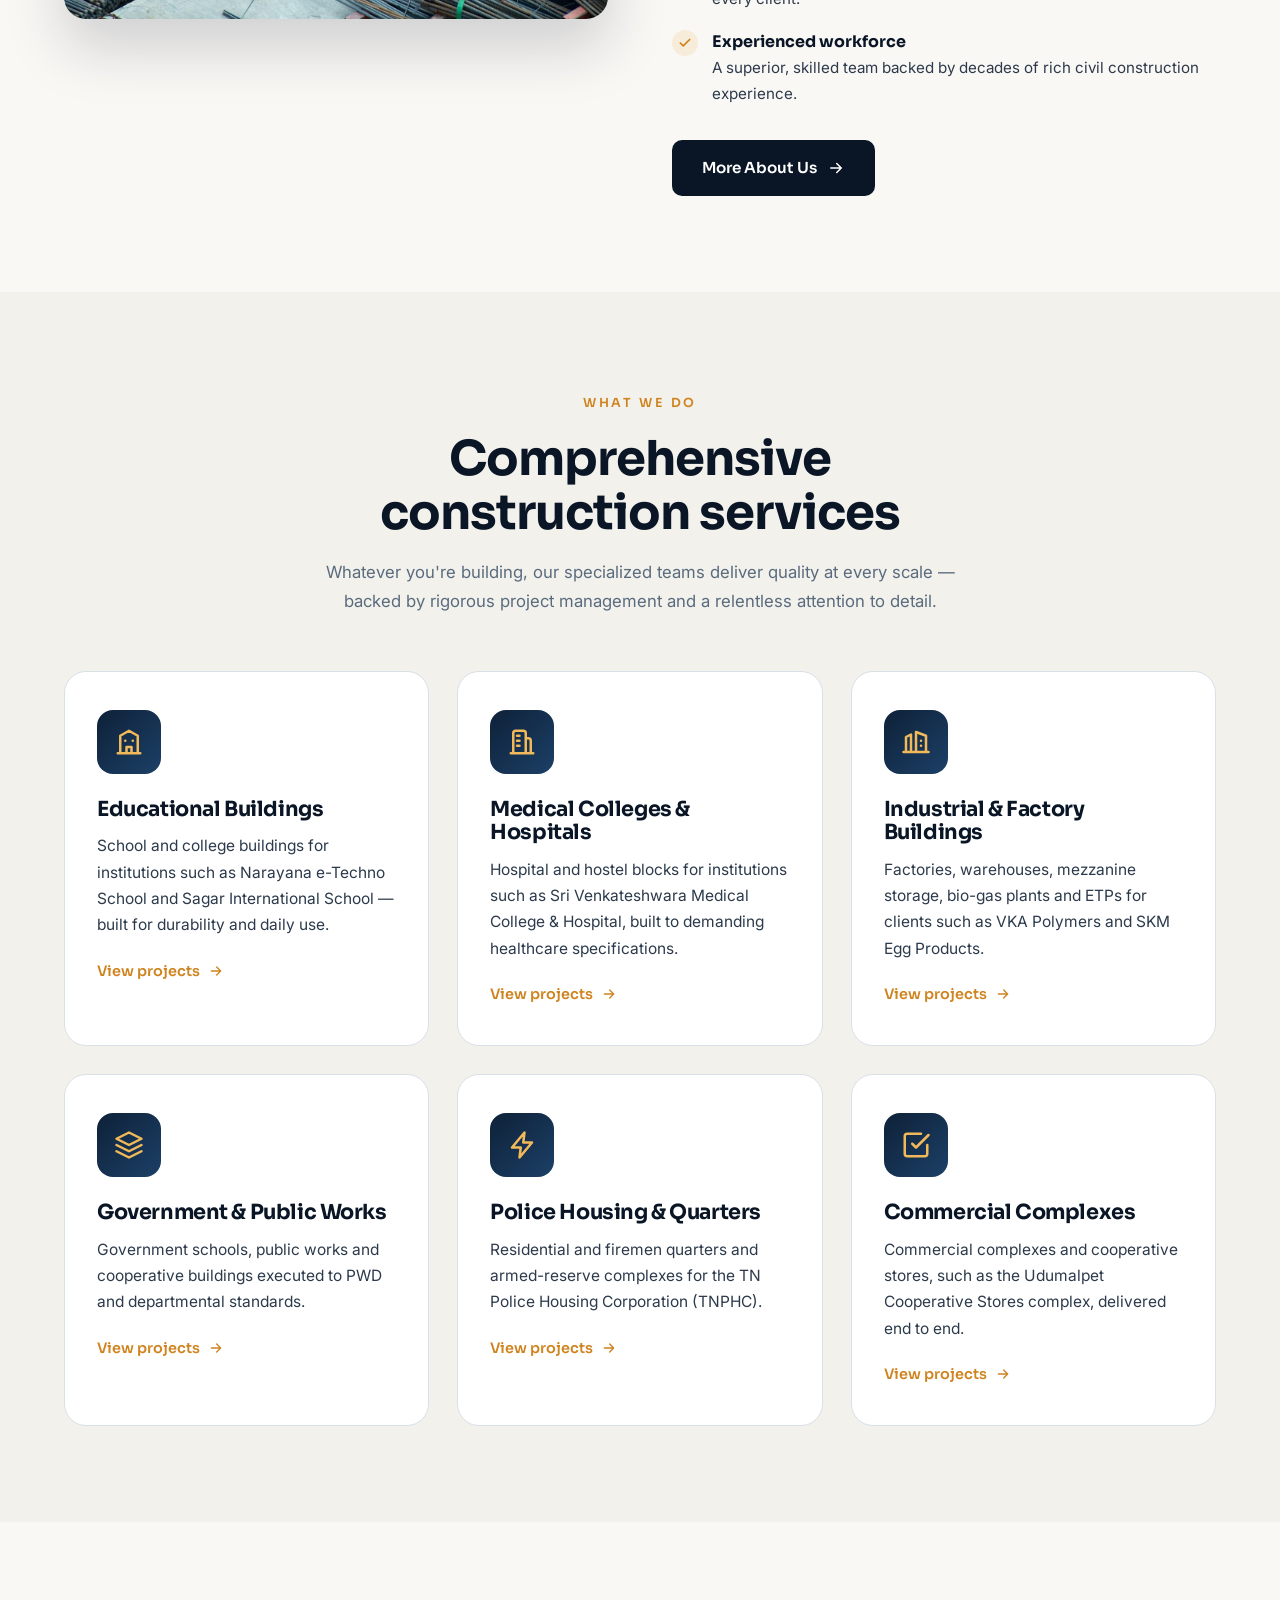
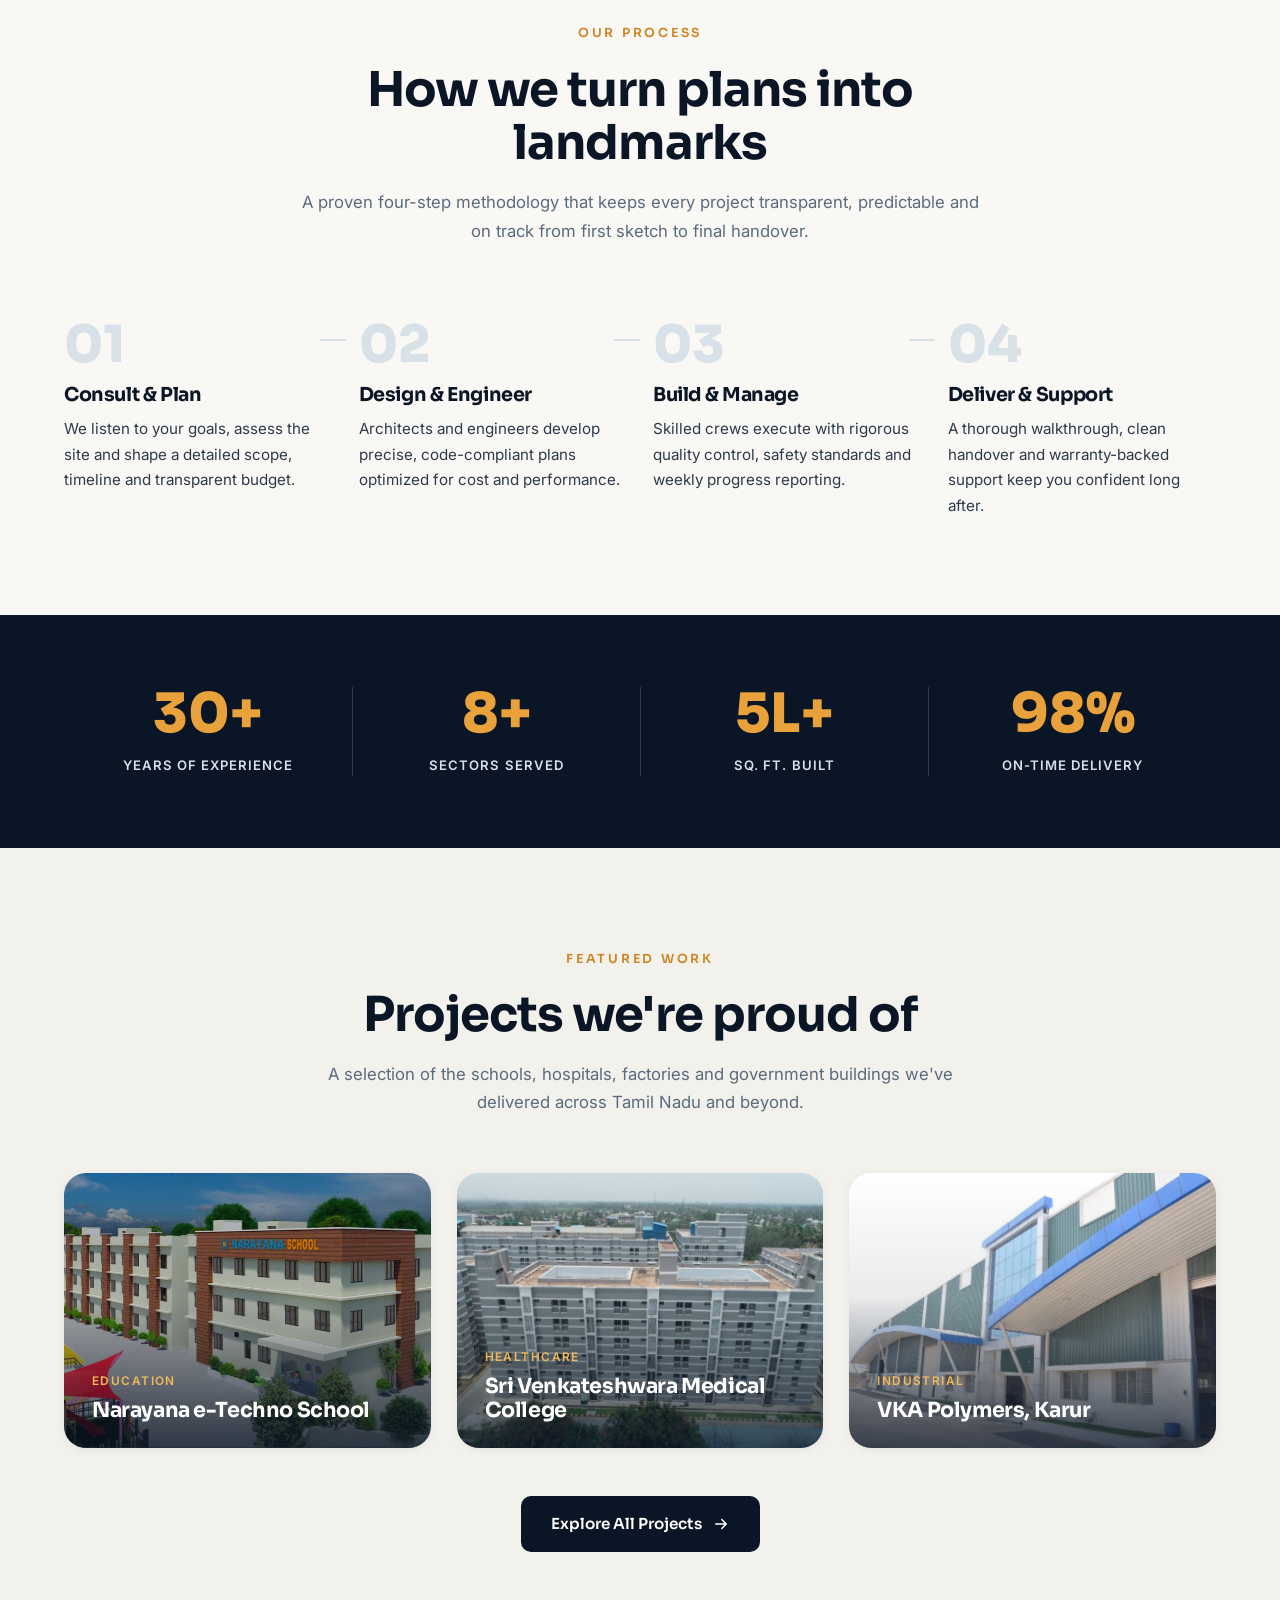
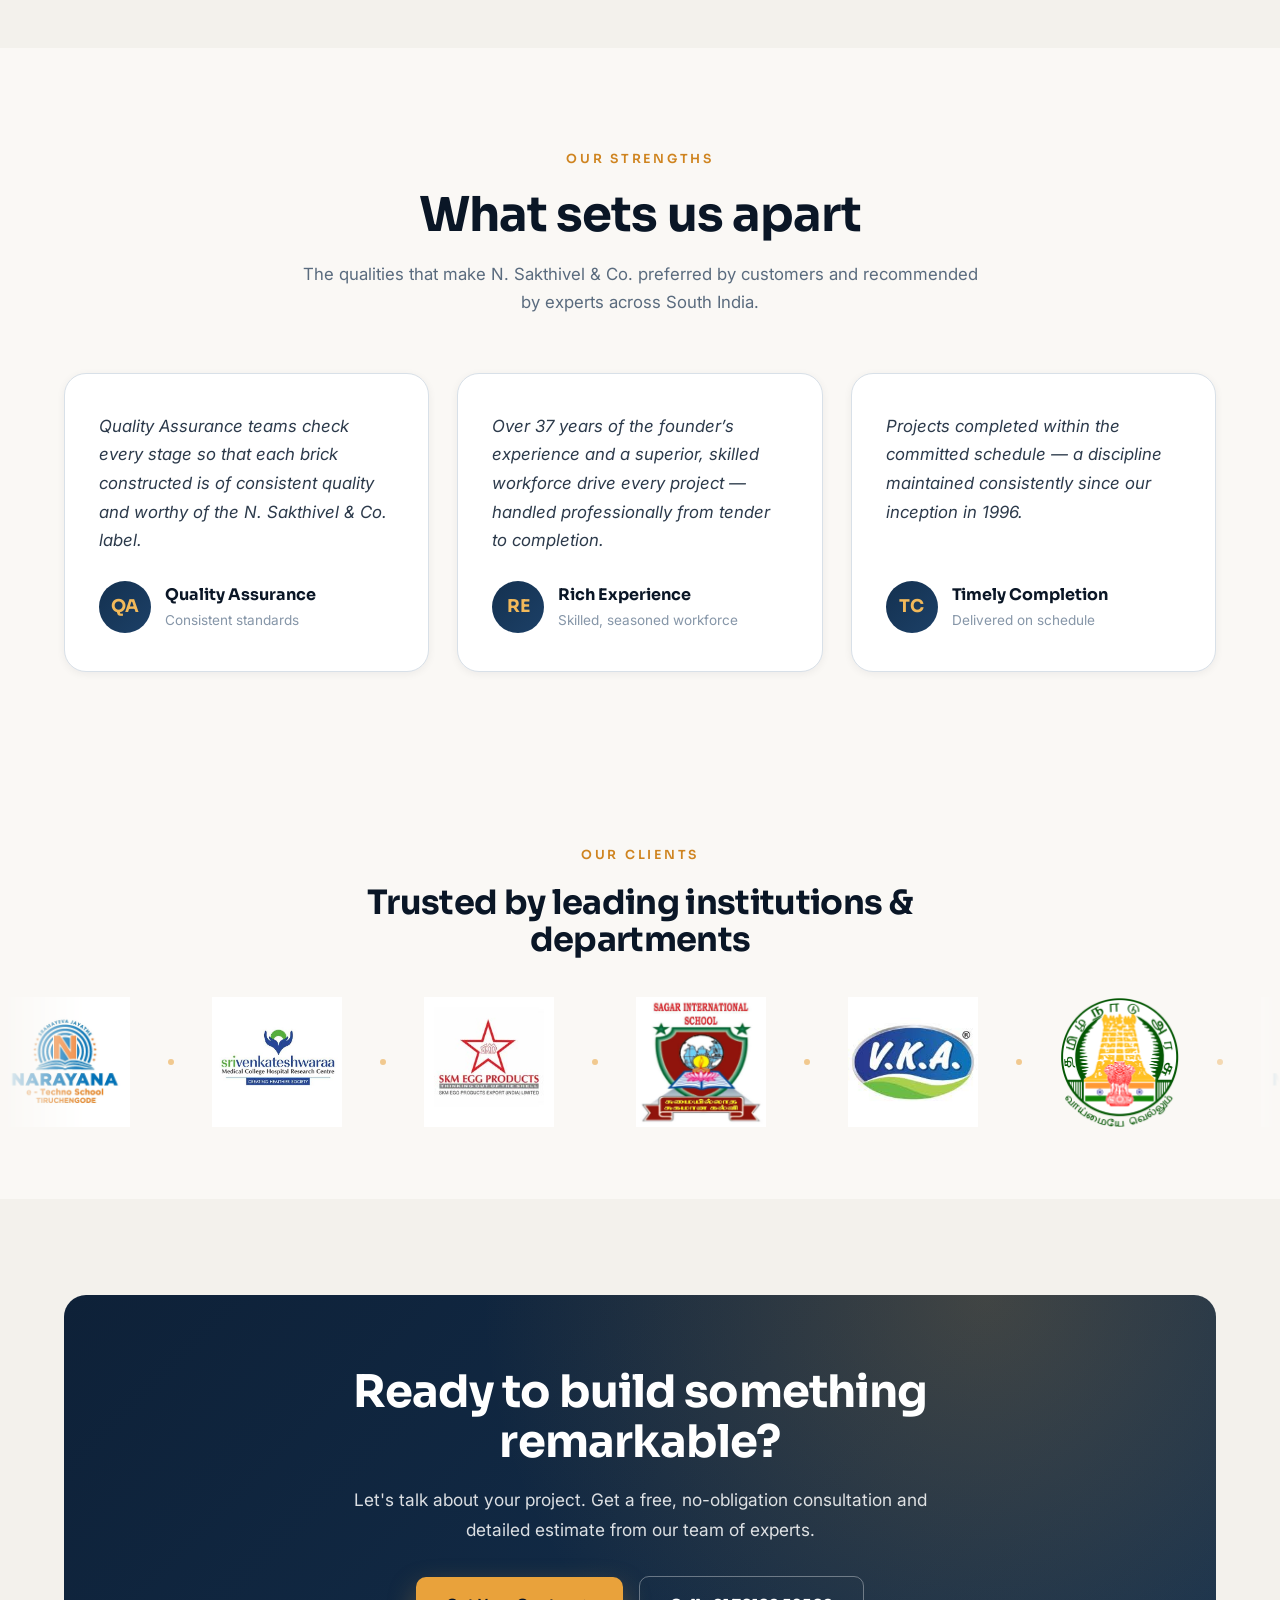
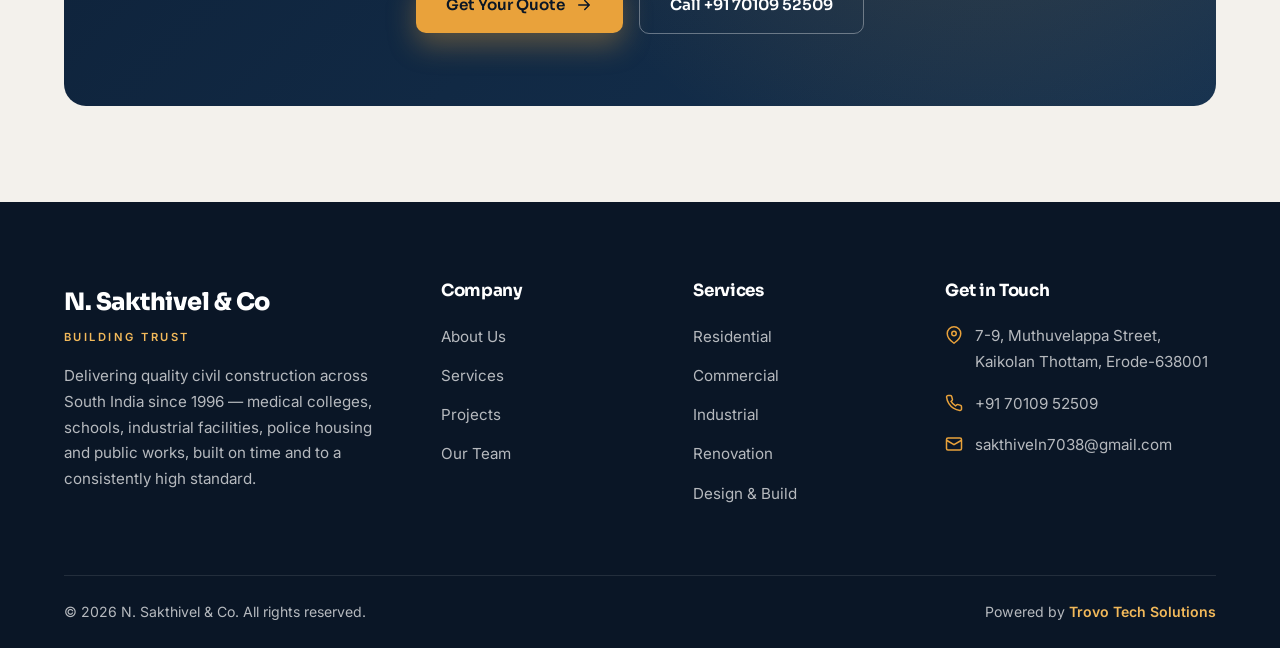
==== commit 33169320: "Update site design, images, and content" ====
--- a/index.html
+++ b/index.html
@@ -4,28 +4,28 @@
 <head>
   <meta charset="UTF-8" />
   <meta name="viewport" content="width=device-width, initial-scale=1.0" />
-  <title>N. Sakthivel &amp; Co. — Quality Civil Construction Since 1996</title>
+  <title>Building Contractor in Erode, Tamil Nadu | N. Sakthivel &amp; Co.</title>
   <meta name="description"
-    content="N. Sakthivel & Co. is a quality-conscious civil construction firm in Erode, Tamil Nadu, delivering schools, colleges, hospitals, industrial and government projects across South India since 1996." />
+    content="N. Sakthivel & Co. is a building contractor in Erode, Tamil Nadu — delivering schools, colleges, hospitals, factories and government building projects across South India since 1996." />
   <link rel="preconnect" href="https://fonts.googleapis.com" />
   <link rel="preconnect" href="https://fonts.gstatic.com" crossorigin />
   <link
     href="https://fonts.googleapis.com/css2?family=Sora:wght@400;500;600;700;800&family=Inter:wght@400;500;600&display=swap"
     rel="stylesheet" />
-  <link rel="stylesheet" href="css/style.css?v=21" />
+  <link rel="stylesheet" href="css/style.css?v=26" />
   <link rel="icon" type="image/png" href="images/favicon.png" />
   <link rel="canonical" href="https://nsakthivelandco.in/" />
   <meta property="og:type" content="website" />
   <meta property="og:site_name" content="N. Sakthivel &amp; Co." />
-  <meta property="og:title" content="N. Sakthivel &amp; Co. — Quality Civil Construction Since 1996" />
+  <meta property="og:title" content="Building Contractor in Erode, Tamil Nadu | N. Sakthivel &amp; Co." />
   <meta property="og:description"
-    content="N. Sakthivel & Co. is a quality-conscious civil construction firm in Erode, Tamil Nadu, delivering schools, colleges, hospitals, industrial and government projects across South India since 1996." />
+    content="N. Sakthivel & Co. is a building contractor in Erode, Tamil Nadu — delivering schools, colleges, hospitals, factories and government building projects across South India since 1996." />
   <meta property="og:url" content="https://nsakthivelandco.in/" />
   <meta property="og:image" content="https://nsakthivelandco.in/images/logo.png" />
   <meta name="twitter:card" content="summary" />
-  <meta name="twitter:title" content="N. Sakthivel &amp; Co. — Quality Civil Construction Since 1996" />
+  <meta name="twitter:title" content="Building Contractor in Erode, Tamil Nadu | N. Sakthivel &amp; Co." />
   <meta name="twitter:description"
-    content="N. Sakthivel & Co. is a quality-conscious civil construction firm in Erode, Tamil Nadu, delivering schools, colleges, hospitals, industrial and government projects across South India since 1996." />
+    content="N. Sakthivel & Co. is a building contractor in Erode, Tamil Nadu — delivering schools, colleges, hospitals, factories and government building projects across South India since 1996." />
   <meta name="twitter:image" content="https://nsakthivelandco.in/images/logo.png" />
   <meta name="theme-color" content="#0a1626" />
   <script type="application/ld+json">
@@ -82,8 +82,8 @@
   <header class="header">
     <div class="container nav">
       <a href="index.html" class="brand">
-        <img src="images/logo.png?v=5" class="brand__logo" alt="N. Sakthivel &amp; Co. — Building Contractor" />
-        <span class="brand__name">N. Sakthivel <span>&amp; Co</span></span>
+        <img src="images/logo.png?v=7" class="brand__logo" alt="N. Sakthivel &amp; Co. — Building Contractor" />
+        <span class="brand__text"><span class="brand__name">N. Sakthivel &amp; Co</span><span class="brand__tagline">Building Trust</span></span>
       </a>
       <nav class="nav__links">
         <a href="index.html" class="active">Home</a>
@@ -165,7 +165,7 @@
           <div class="t">Years Strong</div>
         </div>
         <div class="split__frame">
-          <img src="images/about-construction.jpg" alt="Construction site work in progress" />
+          <img loading="lazy" src="images/about-construction.jpg" alt="Construction site work in progress" />
         </div>
       </div>
       <div class="reveal" data-delay="1">
@@ -395,7 +395,7 @@
       </div>
       <div class="project-grid">
         <article class="project-card reveal">
-          <img src="images/narayana-school.jpeg" alt="Narayana e-Techno School building" />
+          <img loading="lazy" src="images/narayana-school.jpeg" alt="Narayana e-Techno School building" />
           <div class="project-card__body">
             <span class="project-card__tag">Education</span>
             <h3>Narayana e-Techno School</h3>
@@ -403,7 +403,7 @@
           </div>
         </article>
         <article class="project-card reveal" data-delay="1">
-          <img src="images/venkateshwara-medical.jpeg" alt="Sri Venkateshwara Medical College hostel block" />
+          <img loading="lazy" src="images/venkateshwara-medical.jpeg" alt="Sri Venkateshwara Medical College hostel block" />
           <div class="project-card__body">
             <span class="project-card__tag">Healthcare</span>
             <h3>Sri Venkateshwara Medical College</h3>
@@ -411,7 +411,7 @@
           </div>
         </article>
         <article class="project-card reveal" data-delay="2">
-          <img src="images/vka-factory.jpeg" alt="VKA Polymers factory and warehouse" />
+          <img loading="lazy" src="images/vka-factory.jpeg" alt="VKA Polymers factory and warehouse" />
           <div class="project-card__body">
             <span class="project-card__tag">Industrial</span>
             <h3>VKA Polymers, Karur</h3>
@@ -552,10 +552,8 @@
     <div class="container">
       <div class="footer__grid">
         <div class="footer__about">
-          <a href="index.html" class="brand">
-            <img src="images/logo.png?v=5" class="brand__logo" alt="N. Sakthivel &amp; Co. — Building Contractor" />
-            <span class="brand__name">N. Sakthivel <span>&amp; Co</span></span>
-          </a>
+          <span class="footer__brand">N. Sakthivel <span>&amp; Co</span></span>
+          <span class="footer__brand-tag">Building Trust</span>
           <p>
             Delivering quality civil construction across South India since 1996 — medical colleges, schools, industrial
             facilities, police housing and public works, built on time and to a consistently high standard.
@@ -568,7 +566,6 @@
             <li><a href="services.html">Services</a></li>
             <li><a href="projects.html">Projects</a></li>
             <li><a href="about.html#team">Our Team</a></li>
-            <li><a href="contact.html">Careers</a></li>
           </ul>
         </div>
         <div>
--- a/css/style.css
+++ b/css/style.css
@@ -225,7 +225,7 @@
   left: -100%;
   width: 50%;
   height: 100%;
-  background: linear-gradient(to right, rgba(255,255,255,0) 0%, rgba(255,255,255,0.3) 50%, rgba(255,255,255,0) 100%);
+  background: linear-gradient(to right, rgba(255, 255, 255, 0) 0%, rgba(255, 255, 255, 0.3) 50%, rgba(255, 255, 255, 0) 100%);
   transform: skewX(-20deg);
   transition: all 0.6s ease;
 }
@@ -254,7 +254,7 @@
   left: -100%;
   width: 50%;
   height: 100%;
-  background: linear-gradient(to right, rgba(255,255,255,0) 0%, rgba(255,255,255,0.15) 50%, rgba(255,255,255,0) 100%);
+  background: linear-gradient(to right, rgba(255, 255, 255, 0) 0%, rgba(255, 255, 255, 0.15) 50%, rgba(255, 255, 255, 0) 100%);
   transform: skewX(-20deg);
   transition: all 0.6s ease;
 }
@@ -332,18 +332,18 @@
   left: 0;
   right: 0;
   z-index: 100;
-  background: rgba(250, 248, 245, 0.92);
+  background: #FAF8F5;
   backdrop-filter: blur(14px);
   box-shadow: var(--shadow-sm);
   transition:
     box-shadow 0.4s var(--ease),
     padding 0.4s var(--ease);
-  padding: 18px 0;
+  padding: 6px 0;
 }
 
 .header.scrolled {
   box-shadow: var(--shadow-md);
-  padding: 14px 0;
+  padding: 4px 0;
 }
 
 .nav {
@@ -355,21 +355,22 @@
 .brand {
   display: flex;
   align-items: center;
-  gap: 12px;
+  gap: 15px;
   font-family: var(--font-display);
   font-weight: 800;
-  font-size: 1.25rem;
+  font-size: 2.25rem;
   color: var(--navy-900);
   letter-spacing: -0.03em;
 }
 
 .brand__logo {
-  height: 46px;
+  height: 60px;
   width: auto;
   display: block;
   flex-shrink: 0;
   background: transparent;
   box-shadow: none;
+  border: none;
   transition: transform 0.4s var(--ease);
 }
 
@@ -377,18 +378,13 @@
   transform: scale(1.06) rotate(-2deg);
 }
 
-.header.scrolled .brand__logo {
-  box-shadow: none;
-  border: 1px solid var(--slate-200);
-}
-
 .footer .brand__logo {
   height: 48px;
 }
 
 .brand__name {
   font-family: var(--font-display);
-  font-size: 1.18rem;
+  font-size: 1.5rem;
   line-height: 1.1;
   white-space: nowrap;
 }
@@ -396,6 +392,24 @@
 .brand .brand__name {
   font-weight: 800;
   opacity: 1;
+}
+
+.brand__text {
+  display: flex;
+  flex-direction: column;
+  justify-content: center;
+  line-height: 1.04;
+}
+
+.brand__tagline {
+  font-family: var(--font-body);
+  font-size: 0.85rem;
+  font-weight: 600;
+  letter-spacing: 0.22em;
+  text-transform: uppercase;
+  color: var(--amber-600);
+  margin-top: 3px;
+  white-space: nowrap;
 }
 
 .brand__mark {
@@ -416,7 +430,7 @@
 
 .brand span {
   font-weight: 400;
-  opacity: 0.7;
+  opacity: 1;
 }
 
 .nav__links {
@@ -608,10 +622,12 @@
 .hero__stat {
   padding: 0 22px;
 }
+
 .hero__stat:first-child {
   padding-left: 0;
 }
-.hero__stat + .hero__stat {
+
+.hero__stat+.hero__stat {
   border-left: 1px solid rgba(255, 255, 255, 0.18);
 }
 
@@ -760,14 +776,17 @@
   -webkit-mask-image: linear-gradient(to right, transparent, #000 7%, #000 93%, transparent);
   mask-image: linear-gradient(to right, transparent, #000 7%, #000 93%, transparent);
 }
+
 .marquee__track {
   display: flex;
   width: max-content;
   animation: marquee-scroll 40s linear infinite;
 }
+
 .marquee:hover .marquee__track {
   animation-play-state: paused;
 }
+
 .marquee__item {
   flex: 0 0 auto;
   display: flex;
@@ -781,6 +800,7 @@
   white-space: nowrap;
   transition: color 0.3s;
 }
+
 .marquee__item::after {
   content: "";
   width: 6px;
@@ -790,9 +810,11 @@
   opacity: 0.55;
   flex-shrink: 0;
 }
+
 .marquee__item:hover {
   color: var(--navy-900);
 }
+
 .marquee__logo {
   height: 130px;
   width: auto;
@@ -800,21 +822,26 @@
   object-fit: contain;
   transition: transform 0.3s var(--ease);
 }
+
 .marquee__item:hover .marquee__logo {
   transform: translateY(-4px) scale(1.03);
 }
+
 /* Show the text label only when the logo image is absent (missing/failed) */
-.marquee__logo + .marquee__label {
+.marquee__logo+.marquee__label {
   display: none;
 }
+
 @keyframes marquee-scroll {
   from {
     transform: translateX(0);
   }
+
   to {
     transform: translateX(-50%);
   }
 }
+
 @media (prefers-reduced-motion: reduce) {
   .marquee__track {
     animation: none;
@@ -865,6 +892,7 @@
   from {
     transform: scale(1);
   }
+
   to {
     transform: scale(1.08);
   }
@@ -882,10 +910,12 @@
 }
 
 @keyframes float-soft {
+
   0%,
   100% {
     transform: translateY(0);
   }
+
   50% {
     transform: translateY(-12px);
   }
@@ -1063,8 +1093,15 @@
 }
 
 @keyframes icon-bounce {
-  0%, 100% { transform: translateY(0); }
-  50% { transform: translateY(-4px); }
+
+  0%,
+  100% {
+    transform: translateY(0);
+  }
+
+  50% {
+    transform: translateY(-4px);
+  }
 }
 
 .service-card:hover .service-card__icon svg {
@@ -1114,7 +1151,7 @@
   padding: 0 30px;
 }
 
-.stat-block + .stat-block {
+.stat-block+.stat-block {
   border-left: 1px solid rgba(255, 255, 255, 0.16);
 }
 
@@ -1510,9 +1547,17 @@
 
 /* ---------- CTA Band ---------- */
 @keyframes gradient-shift {
-  0% { background-position: 0% 50%; }
-  50% { background-position: 100% 50%; }
-  100% { background-position: 0% 50%; }
+  0% {
+    background-position: 0% 50%;
+  }
+
+  50% {
+    background-position: 100% 50%;
+  }
+
+  100% {
+    background-position: 0% 50%;
+  }
 }
 
 .cta-band {
@@ -1892,6 +1937,27 @@
   margin-bottom: 20px;
 }
 
+.footer__brand {
+  display: block;
+  font-family: var(--font-display);
+  font-weight: 800;
+  font-size: 1.5rem;
+  color: var(--white);
+  letter-spacing: -0.02em;
+}
+
+.footer__brand-tag {
+  display: block;
+  font-family: var(--font-body);
+  font-size: 0.7rem;
+  font-weight: 600;
+  letter-spacing: 0.22em;
+  text-transform: uppercase;
+  color: var(--amber-400);
+  margin-top: 5px;
+  margin-bottom: 16px;
+}
+
 .footer__about p {
   font-size: 0.95rem;
   margin-bottom: 22px;
@@ -2035,6 +2101,7 @@
     opacity: 0;
     transform: translateY(28px);
   }
+
   to {
     opacity: 1;
     transform: none;
@@ -2062,15 +2129,19 @@
 .hero.cinematic.content-in .hero__badge {
   animation-delay: 0.05s;
 }
+
 .hero.cinematic.content-in h1 {
   animation-delay: 0.2s;
 }
+
 .hero.cinematic.content-in p {
   animation-delay: 0.35s;
 }
+
 .hero.cinematic.content-in .hero__actions {
   animation-delay: 0.5s;
 }
+
 .hero.cinematic.content-in .hero__stats {
   animation-delay: 0.65s;
 }
@@ -2120,9 +2191,11 @@
 .banner h1 {
   animation-delay: 0.1s;
 }
+
 .banner p {
   animation-delay: 0.25s;
 }
+
 .banner .crumbs {
   animation-delay: 0.4s;
 }
@@ -2131,6 +2204,7 @@
 .scroll-hint {
   transition: opacity 0.4s ease;
 }
+
 .scroll-hint.hide {
   opacity: 0;
   pointer-events: none;
@@ -2141,13 +2215,16 @@
   0% {
     transform: scale(1);
   }
+
   45% {
     transform: scale(1.13);
   }
+
   100% {
     transform: scale(1);
   }
 }
+
 [data-count].count-done {
   display: inline-block;
   animation: count-pop 0.5s var(--ease);
@@ -2155,6 +2232,7 @@
 
 /* Respect users who prefer reduced motion */
 @media (prefers-reduced-motion: reduce) {
+
   *,
   *::before,
   *::after {
@@ -2221,6 +2299,7 @@
    Responsive
    ================================================================= */
 @media (max-width: 992px) {
+
   .split,
   .contact-grid {
     grid-template-columns: 1fr;
@@ -2295,15 +2374,19 @@
   .nav__links.open a:nth-child(1) {
     transition-delay: 0.12s;
   }
+
   .nav__links.open a:nth-child(2) {
     transition-delay: 0.18s;
   }
+
   .nav__links.open a:nth-child(3) {
     transition-delay: 0.24s;
   }
+
   .nav__links.open a:nth-child(4) {
     transition-delay: 0.3s;
   }
+
   .nav__links.open a:nth-child(5) {
     transition-delay: 0.36s;
   }
@@ -2362,8 +2445,9 @@
   .stat-block {
     padding: 0;
   }
-  .hero__stat + .hero__stat,
-  .stat-block + .stat-block {
+
+  .hero__stat+.hero__stat,
+  .stat-block+.stat-block {
     border-left: none;
   }
 
@@ -2526,8 +2610,7 @@
   }
 
   .brand__logo {
-    height: 38px;
-    padding: 3px 6px;
+    height: 64px;
   }
 
   .footer .brand__logo {
@@ -2537,6 +2620,7 @@
 
 /* ---------- Print / PDF export ---------- */
 @media print {
+
   *,
   *::before,
   *::after {
@@ -2549,6 +2633,7 @@
     opacity: 1 !important;
     transform: none !important;
   }
+
   .hero__badge,
   .hero h1,
   .hero p,
@@ -2588,4 +2673,4 @@
   .acc-item {
     break-inside: avoid;
   }
-}
+}
